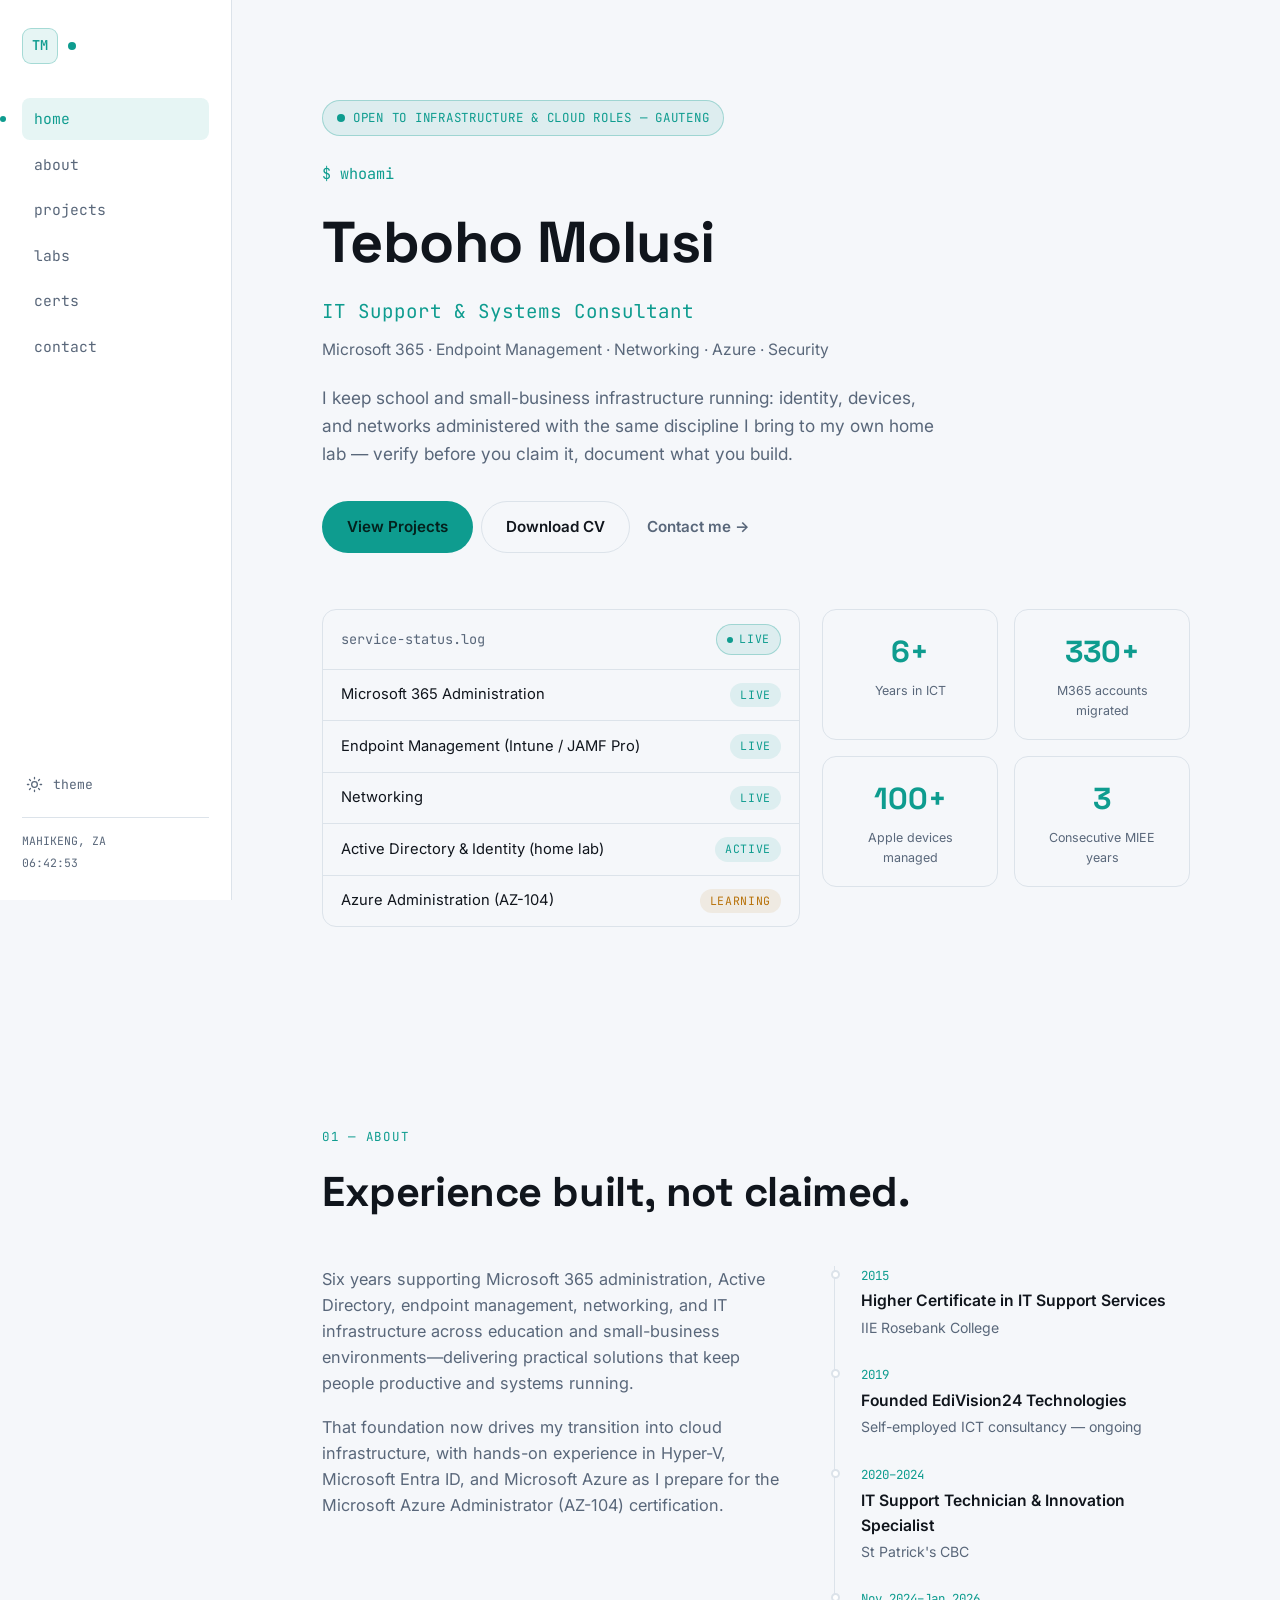
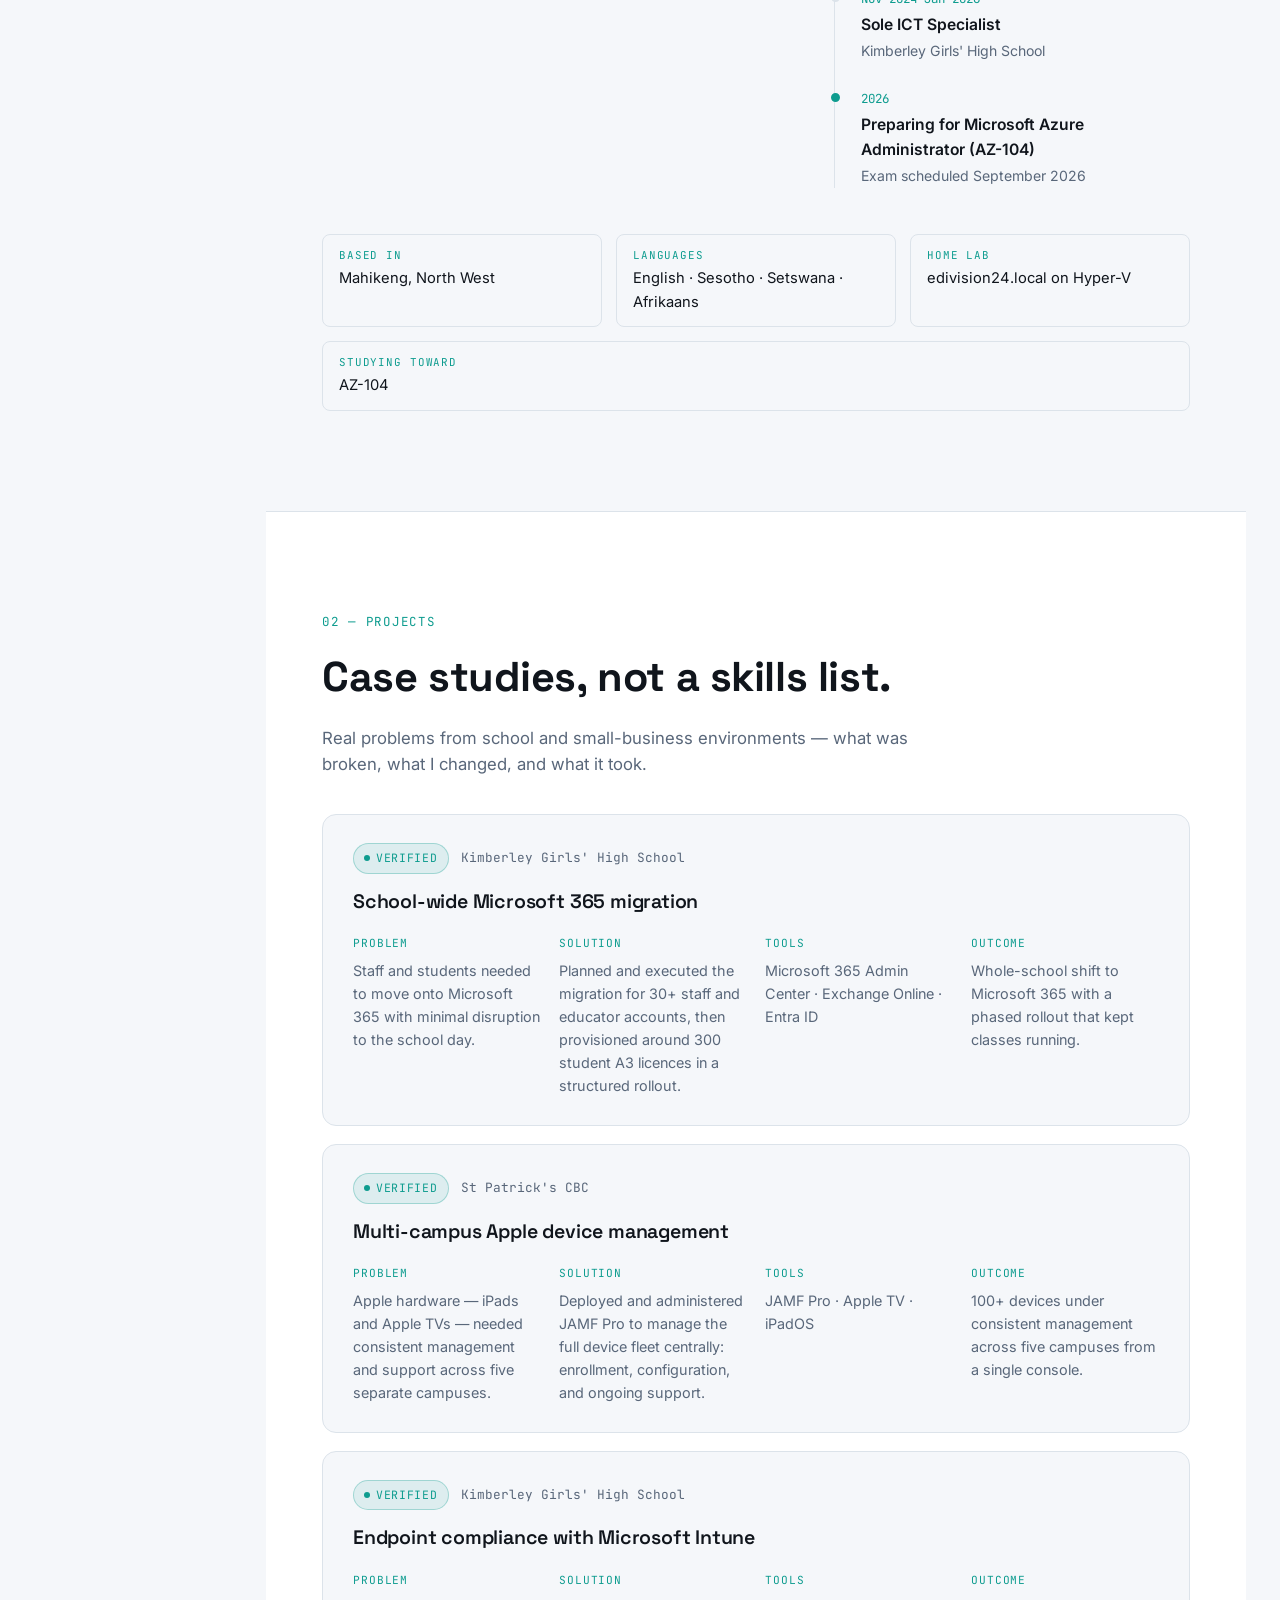
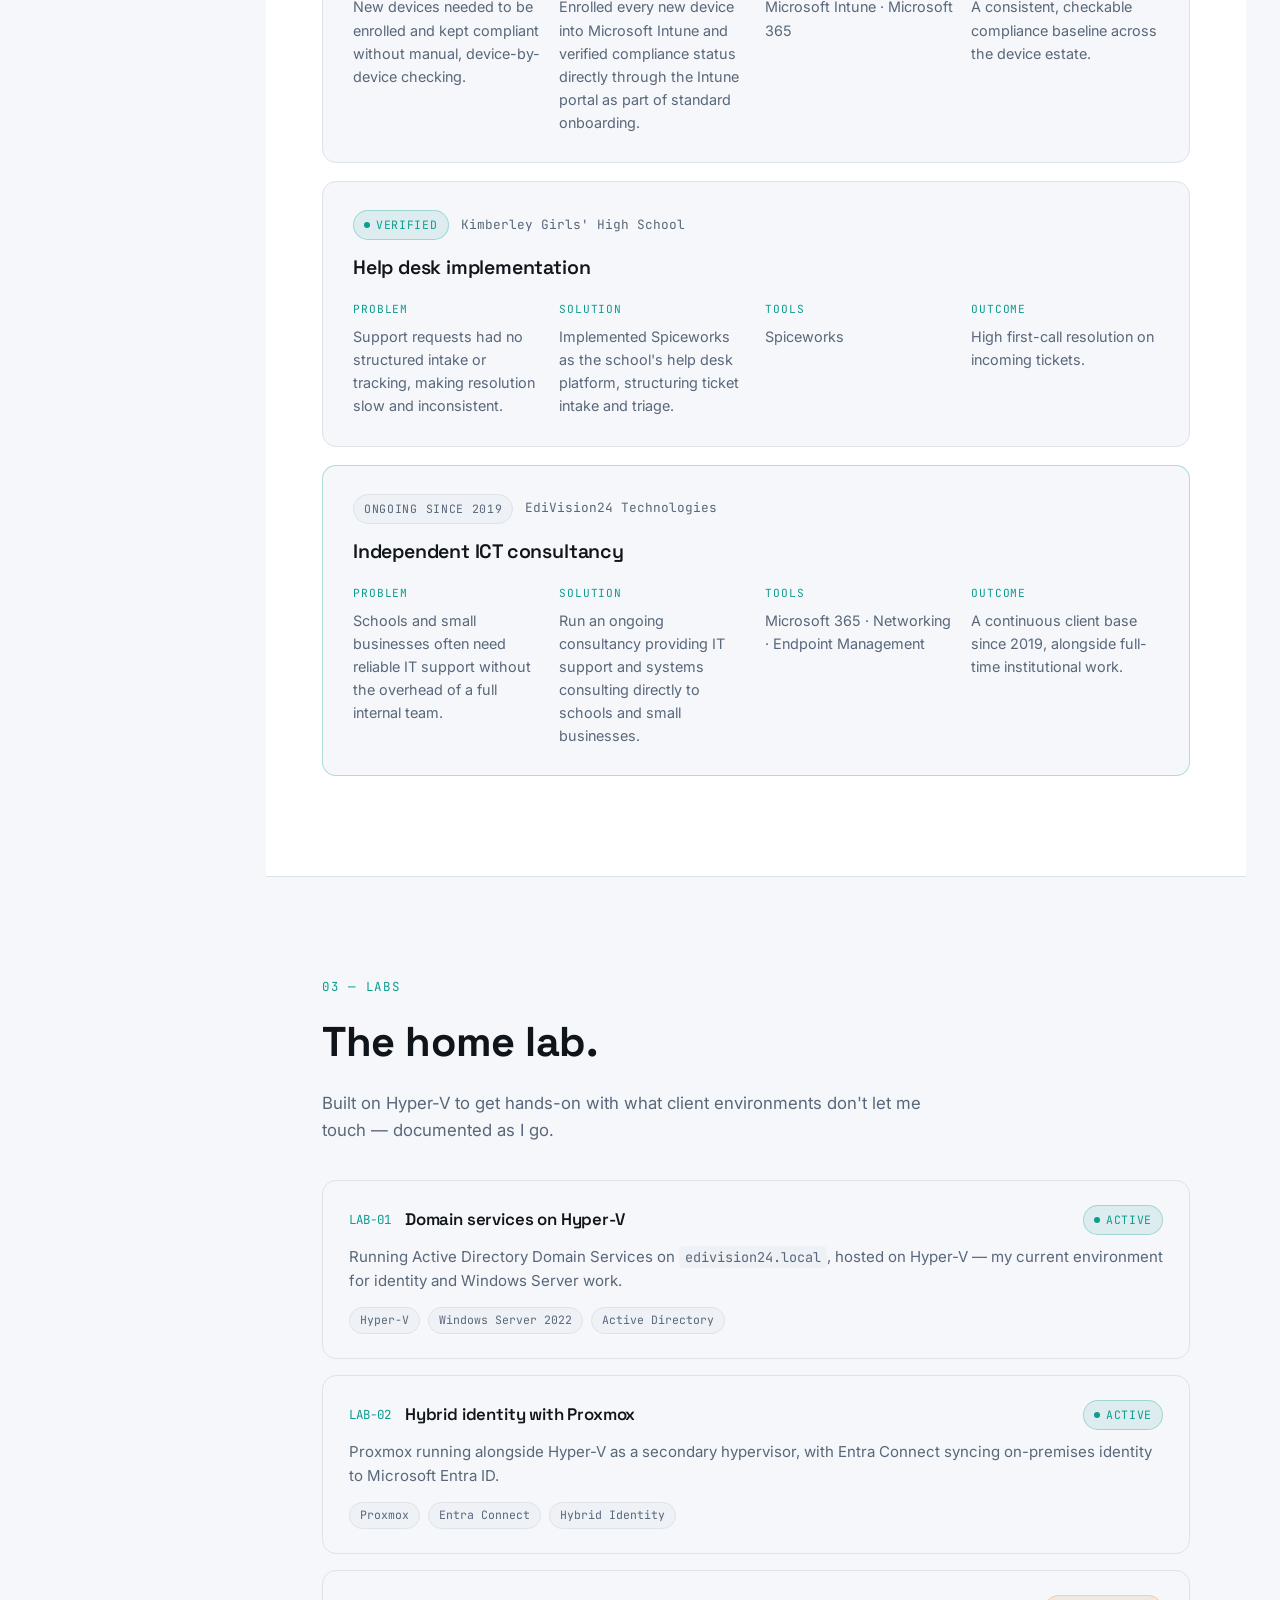
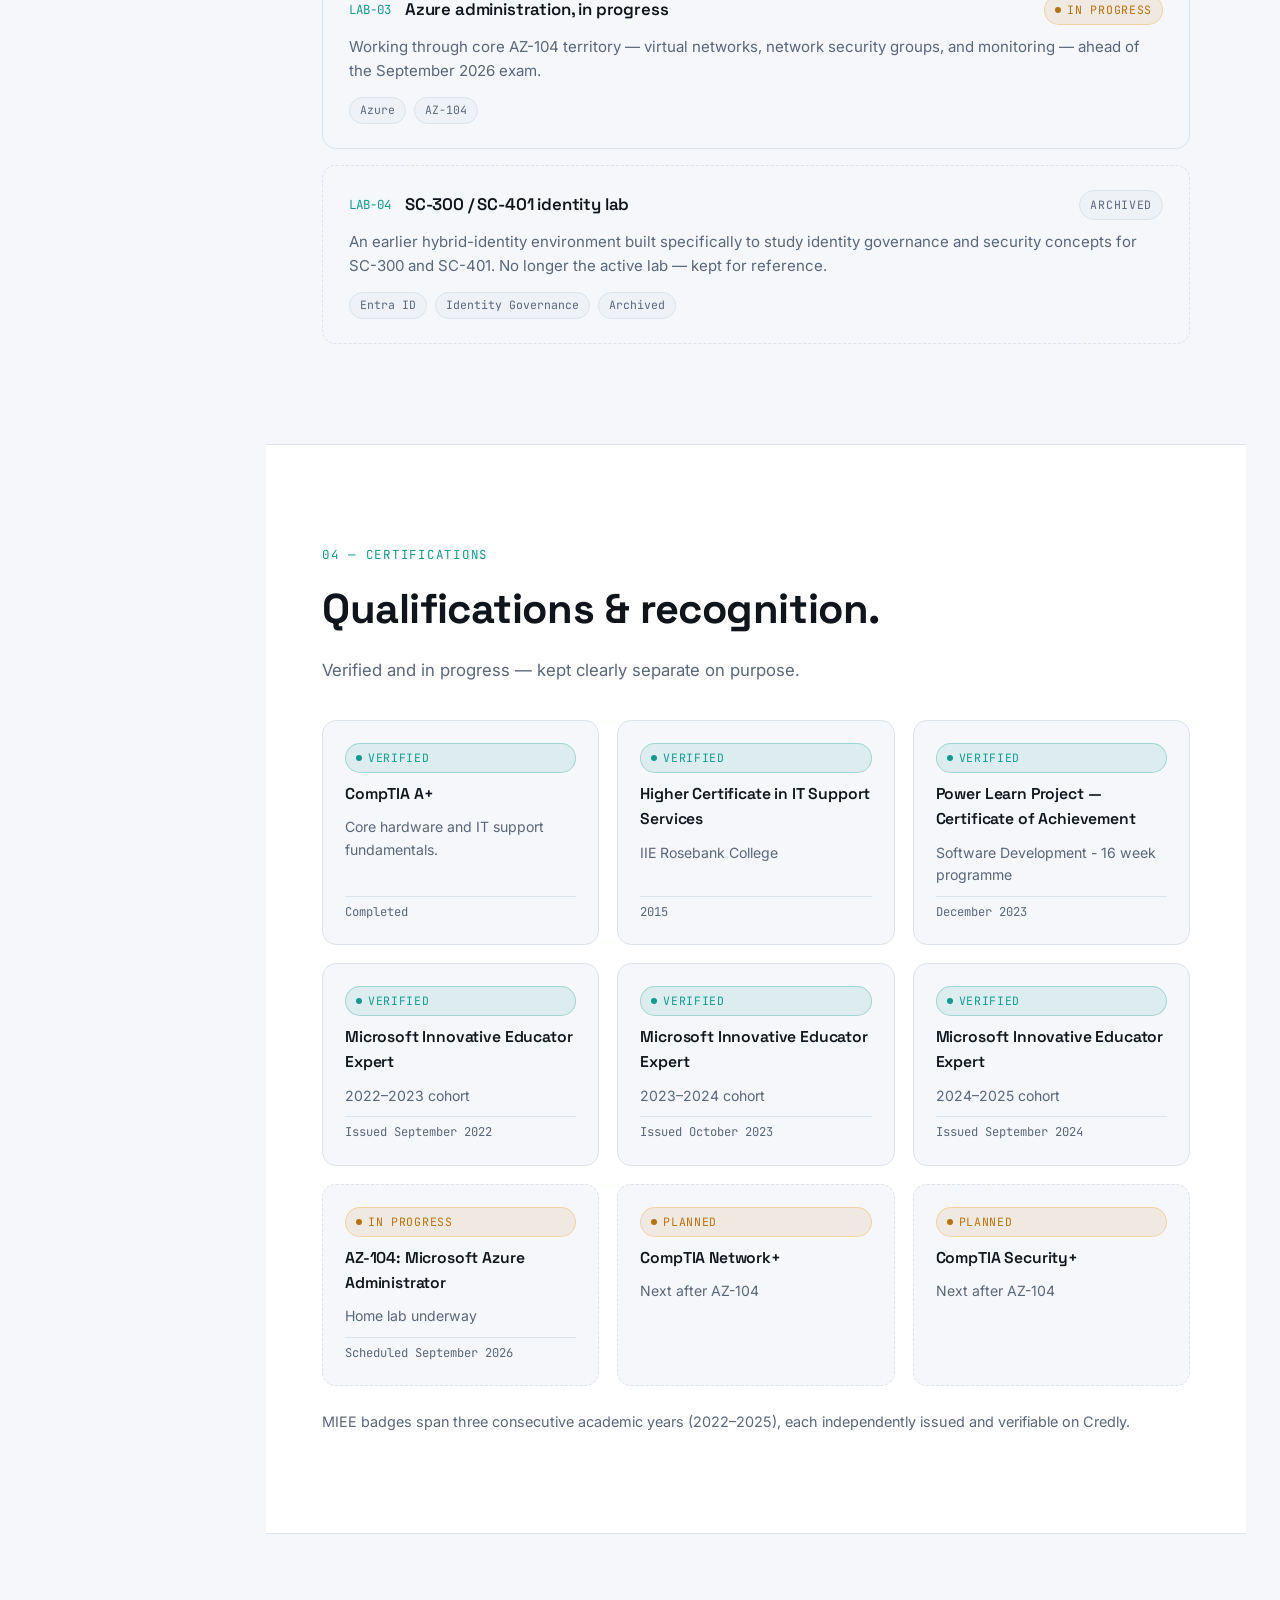
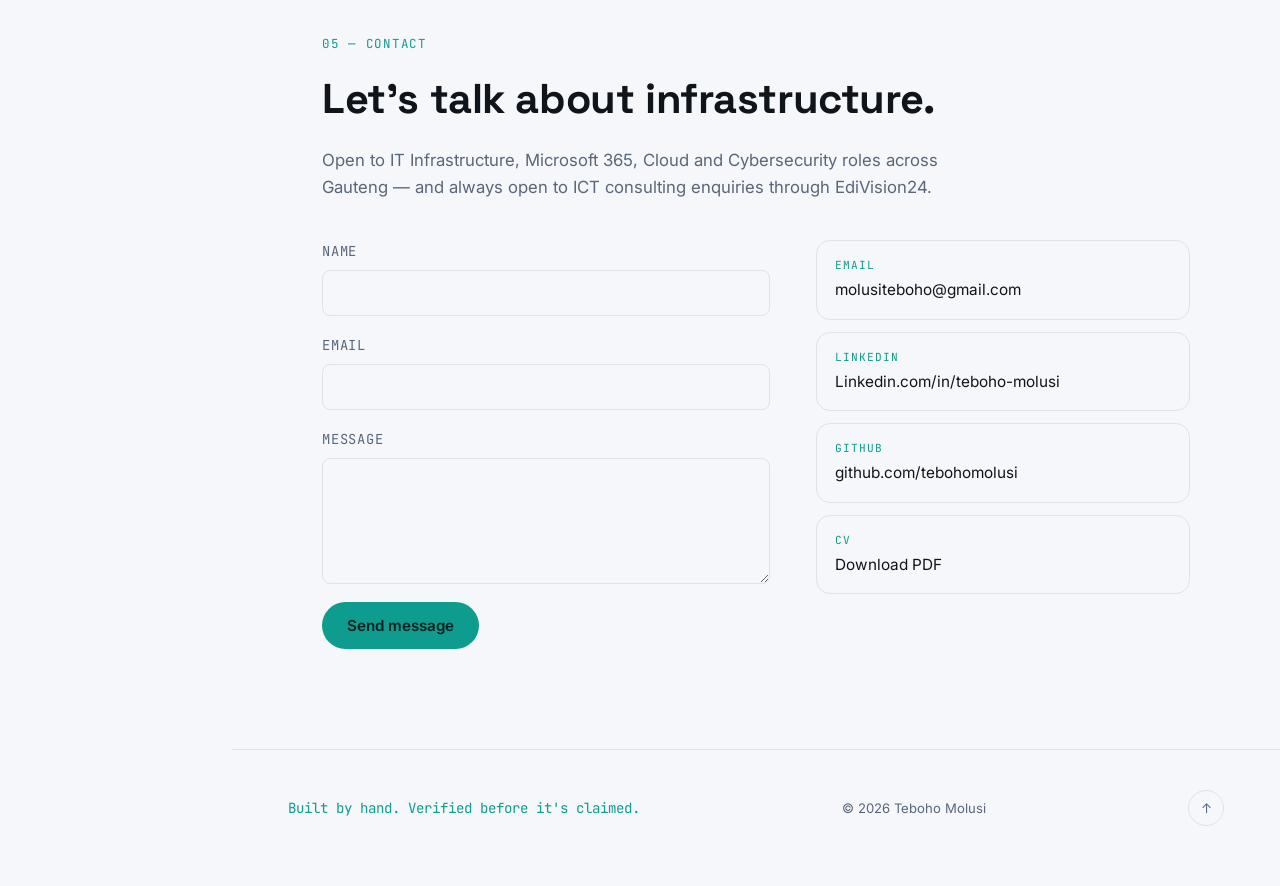
==== index.html @ bc0a7930 "Add files via upload" ====
<!DOCTYPE html>
<html lang="en" data-theme="dark">
<head>
<meta charset="UTF-8">
<meta name="viewport" content="width=device-width, initial-scale=1.0">
<title>Teboho Molusi — IT Support &amp; Systems Consultant</title>
<meta name="description" content="Teboho Molusi — IT Support & Systems Consultant specialising in Microsoft 365, endpoint management, and networking, building toward Azure administration (AZ-104).">
<meta property="og:title" content="Teboho Molusi — IT Support & Systems Consultant">
<meta property="og:description" content="Evidence-based infrastructure work: Microsoft 365, endpoint management, networking, and a home lab built toward AZ-104.">
<meta property="og:type" content="website">

<link rel="preconnect" href="https://fonts.googleapis.com">
<link rel="preconnect" href="https://fonts.gstatic.com" crossorigin>
<link href="https://fonts.googleapis.com/css2?family=Space+Grotesk:wght@500;600;700&family=Inter:wght@400;500;600;700&family=JetBrains+Mono:wght@400;500;600&display=swap" rel="stylesheet">
<link rel="stylesheet" href="style.css">
</head>
<body>

<a class="skip-link" href="#main">Skip to content</a>

<!-- ============ SIDEBAR ============ -->
<header class="sidebar" id="sidebar">
  <div class="sidebar__top">
    <div class="sidebar__brand">
      <span class="brand-mark">TM</span>
      <span class="status-dot status-dot--live" title="Open to opportunities"></span>
    </div>
    <nav class="sidebar__nav" id="sidebarNav" aria-label="Primary">
      <a href="#home">home</a>
      <a href="#about">about</a>
      <a href="#projects">projects</a>
      <a href="#labs">labs</a>
      <a href="#certifications">certs</a>
      <a href="#contact">contact</a>
    </nav>
  </div>

  <div class="sidebar__bottom">
    <button class="theme-toggle" id="themeToggle" type="button" aria-label="Switch to light theme" aria-pressed="false">
      <svg class="icon icon--sun" viewBox="0 0 24 24" aria-hidden="true"><circle cx="12" cy="12" r="4"></circle><path d="M12 2v2M12 20v2M4.9 4.9l1.4 1.4M17.7 17.7l1.4 1.4M2 12h2M20 12h2M4.9 19.1l1.4-1.4M17.7 6.3l1.4-1.4"></path></svg>
      <svg class="icon icon--moon" viewBox="0 0 24 24" aria-hidden="true"><path d="M21 12.8A9 9 0 1 1 11.2 3 7 7 0 0 0 21 12.8z"></path></svg>
      <span class="theme-toggle__label">theme</span>
    </button>
    <div class="sidebar__meta">
      <span id="clockLocation">MAHIKENG, ZA</span>
      <span id="clockTime">00:00:00</span>
    </div>
  </div>

  <button class="sidebar__burger" id="sidebarBurger" type="button" aria-label="Open menu" aria-expanded="false">
    <span></span><span></span><span></span>
  </button>
</header>

<main id="main">

  <!-- ============ HOME ============ -->
  <section class="home" id="home">
    <span class="badge-live"><span class="status-dot status-dot--live"></span>Open to Infrastructure &amp; Cloud roles — Gauteng</span>

    <p class="prompt">$ whoami</p>
    <h1 class="home__name">Teboho Molusi</h1>
    <p class="home__role">IT Support &amp; Systems Consultant</p>
    <p class="home__stack">Microsoft 365 · Endpoint Management · Networking · Azure · Security</p>
    <p class="home__lede">I keep school and small-business infrastructure running: identity, devices, and networks administered with the same discipline I bring to my own home lab — verify before you claim it, document what you build.</p>

    <div class="home__actions">
      <a href="#projects" class="btn btn--primary">View Projects</a>
      <a href="assets/Teboho-Molusi-CV.pdf" class="btn btn--ghost">Download CV</a>
      <a href="#contact" class="btn btn--text">Contact me →</a>
    </div>

    <div class="home__panels">
      <div class="status-widget">
        <div class="status-widget__head">
          <span>service-status.log</span>
          <span class="tag tag--verified">live</span>
        </div>
        <ul class="status-widget__list">
          <li><span>Microsoft 365 Administration</span><span class="status-pill status-pill--live">live</span></li>
          <li><span>Endpoint Management (Intune / JAMF Pro)</span><span class="status-pill status-pill--live">live</span></li>
          <li><span>Networking</span><span class="status-pill status-pill--live">live</span></li>
          <li><span>Active Directory &amp; Identity (home lab)</span><span class="status-pill status-pill--live">active</span></li>
          <li><span>Azure Administration (AZ-104)</span><span class="status-pill status-pill--learning">learning</span></li>
        </ul>
      </div>

      <div class="stat-grid">
        <div class="stat">
          <span class="stat__value" data-count="6" data-suffix="+">0</span>
          <span class="stat__label">Years in ICT</span>
        </div>
        <div class="stat">
          <span class="stat__value" data-count="330" data-suffix="+">0</span>
          <span class="stat__label">M365 accounts migrated</span>
        </div>
        <div class="stat">
          <span class="stat__value" data-count="100" data-suffix="+">0</span>
          <span class="stat__label">Apple devices managed</span>
        </div>
        <div class="stat">
          <span class="stat__value" data-count="3">0</span>
          <span class="stat__label">Consecutive MIEE years</span>
        </div>
      </div>
    </div>
  </section>

  <!-- ============ ABOUT ============ -->
  <section class="section" id="about">
    <p class="eyebrow">01 — about</p>
    <h2>Experience built, not claimed.</h2>

    <div class="about__grid">
      <div class="about__copy">
        <p>Six years supporting Microsoft 365 administration, Active Directory, endpoint management, networking, and IT infrastructure across education and small-business environments—delivering practical solutions that keep people productive and systems running.</p>
        <p>That foundation now drives my transition into cloud infrastructure, with hands-on experience in Hyper-V, Microsoft Entra ID, and Microsoft Azure as I prepare for the Microsoft Azure Administrator (AZ-104) certification.</p>
      </div>

      <ol class="timeline">
        <li>
          <span class="timeline__date">2015</span>
          <span class="timeline__title">Higher Certificate in IT Support Services</span>
          <span class="timeline__meta">IIE Rosebank College</span>
        </li>
        <li>
          <span class="timeline__date">2019</span>
          <span class="timeline__title">Founded EdiVision24 Technologies</span>
          <span class="timeline__meta">Self-employed ICT consultancy — ongoing</span>
        </li>
        <li>
          <span class="timeline__date">2020–2024</span>
          <span class="timeline__title">IT Support Technician &amp; Innovation Specialist</span>
          <span class="timeline__meta">St Patrick's CBC</span>
        </li>
        <li>
          <span class="timeline__date">Nov 2024–Jan 2026</span>
          <span class="timeline__title">Sole ICT Specialist</span>
          <span class="timeline__meta">Kimberley Girls' High School</span>
        </li>
        <li class="timeline__now">
          <span class="timeline__date">2026</span>
          <span class="timeline__title">Preparing for Microsoft Azure Administrator (AZ-104)</span>
          <span class="timeline__meta">Exam scheduled September 2026</span>
        </li>
      </ol>
    </div>

    <div class="chip-row">
      <div class="chip"><span class="chip__label">Based in</span><span class="chip__value">Mahikeng, North West</span></div>
      <div class="chip"><span class="chip__label">Languages</span><span class="chip__value">English · Sesotho · Setswana · Afrikaans</span></div>
      <div class="chip"><span class="chip__label">Home lab</span><span class="chip__value">edivision24.local on Hyper-V</span></div>
      <div class="chip"><span class="chip__label">Studying toward</span><span class="chip__value">AZ-104</span></div>
    </div>
  </section>

  <!-- ============ PROJECTS ============ -->
  <section class="section section--alt" id="projects">
    <p class="eyebrow">02 — projects</p>
    <h2>Case studies, not a skills list.</h2>
    <p class="section__intro">Real problems from school and small-business environments — what was broken, what I changed, and what it took.</p>

    <div class="project-list">

      <article class="project-card">
        <div class="project-card__tag"><span class="tag tag--verified">Verified</span><span class="project-card__org">Kimberley Girls' High School</span></div>
        <h3>School-wide Microsoft 365 migration</h3>
        <div class="project-card__grid">
          <div><span class="project-label">Problem</span><p>Staff and students needed to move onto Microsoft 365 with minimal disruption to the school day.</p></div>
          <div><span class="project-label">Solution</span><p>Planned and executed the migration for 30+ staff and educator accounts, then provisioned around 300 student A3 licences in a structured rollout.</p></div>
          <div><span class="project-label">Tools</span><p>Microsoft 365 Admin Center · Exchange Online · Entra ID</p></div>
          <div><span class="project-label">Outcome</span><p>Whole-school shift to Microsoft 365 with a phased rollout that kept classes running.</p></div>
        </div>
      </article>

      <article class="project-card">
        <div class="project-card__tag"><span class="tag tag--verified">Verified</span><span class="project-card__org">St Patrick's CBC</span></div>
        <h3>Multi-campus Apple device management</h3>
        <div class="project-card__grid">
          <div><span class="project-label">Problem</span><p>Apple hardware — iPads and Apple TVs — needed consistent management and support across five separate campuses.</p></div>
          <div><span class="project-label">Solution</span><p>Deployed and administered JAMF Pro to manage the full device fleet centrally: enrollment, configuration, and ongoing support.</p></div>
          <div><span class="project-label">Tools</span><p>JAMF Pro · Apple TV · iPadOS</p></div>
          <div><span class="project-label">Outcome</span><p>100+ devices under consistent management across five campuses from a single console.</p></div>
        </div>
      </article>

      <article class="project-card">
        <div class="project-card__tag"><span class="tag tag--verified">Verified</span><span class="project-card__org">Kimberley Girls' High School</span></div>
        <h3>Endpoint compliance with Microsoft Intune</h3>
        <div class="project-card__grid">
          <div><span class="project-label">Problem</span><p>New devices needed to be enrolled and kept compliant without manual, device-by-device checking.</p></div>
          <div><span class="project-label">Solution</span><p>Enrolled every new device into Microsoft Intune and verified compliance status directly through the Intune portal as part of standard onboarding.</p></div>
          <div><span class="project-label">Tools</span><p>Microsoft Intune · Microsoft 365</p></div>
          <div><span class="project-label">Outcome</span><p>A consistent, checkable compliance baseline across the device estate.</p></div>
        </div>
      </article>

      <article class="project-card">
        <div class="project-card__tag"><span class="tag tag--verified">Verified</span><span class="project-card__org">Kimberley Girls' High School</span></div>
        <h3>Help desk implementation</h3>
        <div class="project-card__grid">
          <div><span class="project-label">Problem</span><p>Support requests had no structured intake or tracking, making resolution slow and inconsistent.</p></div>
          <div><span class="project-label">Solution</span><p>Implemented Spiceworks as the school's help desk platform, structuring ticket intake and triage.</p></div>
          <div><span class="project-label">Tools</span><p>Spiceworks</p></div>
          <div><span class="project-label">Outcome</span><p>High first-call resolution on incoming tickets.</p></div>
        </div>
      </article>

      <article class="project-card project-card--ongoing">
        <div class="project-card__tag"><span class="tag tag--ongoing">Ongoing since 2019</span><span class="project-card__org">EdiVision24 Technologies</span></div>
        <h3>Independent ICT consultancy</h3>
        <div class="project-card__grid">
          <div><span class="project-label">Problem</span><p>Schools and small businesses often need reliable IT support without the overhead of a full internal team.</p></div>
          <div><span class="project-label">Solution</span><p>Run an ongoing consultancy providing IT support and systems consulting directly to schools and small businesses.</p></div>
          <div><span class="project-label">Tools</span><p>Microsoft 365 · Networking · Endpoint Management</p></div>
          <div><span class="project-label">Outcome</span><p>A continuous client base since 2019, alongside full-time institutional work.</p></div>
        </div>
      </article>

    </div>
  </section>

  <!-- ============ LABS ============ -->
  <section class="section" id="labs">
    <p class="eyebrow">03 — labs</p>
    <h2>The home lab.</h2>
    <p class="section__intro">Built on Hyper-V to get hands-on with what client environments don't let me touch — documented as I go.</p>

    <div class="lab-list">
      <article class="lab-card">
        <div class="lab-card__head">
          <span class="lab-card__id">LAB-01</span>
          <h3>Domain services on Hyper-V</h3>
          <span class="tag tag--verified">Active</span>
        </div>
        <p>Running Active Directory Domain Services on <code>edivision24.local</code>, hosted on Hyper-V — my current environment for identity and Windows Server work.</p>
        <div class="lab-card__tags"><span>Hyper-V</span><span>Windows Server 2022</span><span>Active Directory</span></div>
      </article>

      <article class="lab-card">
        <div class="lab-card__head">
          <span class="lab-card__id">LAB-02</span>
          <h3>Hybrid identity with Proxmox</h3>
          <span class="tag tag--verified">Active</span>
        </div>
        <p>Proxmox running alongside Hyper-V as a secondary hypervisor, with Entra Connect syncing on-premises identity to Microsoft Entra ID.</p>
        <div class="lab-card__tags"><span>Proxmox</span><span>Entra Connect</span><span>Hybrid Identity</span></div>
      </article>

      <article class="lab-card">
        <div class="lab-card__head">
          <span class="lab-card__id">LAB-03</span>
          <h3>Azure administration, in progress</h3>
          <span class="tag tag--progress">In progress</span>
        </div>
        <p>Working through core AZ-104 territory — virtual networks, network security groups, and monitoring — ahead of the September 2026 exam.</p>
        <div class="lab-card__tags"><span>Azure</span><span>AZ-104</span></div>
      </article>

      <article class="lab-card lab-card--archived">
        <div class="lab-card__head">
          <span class="lab-card__id">LAB-04</span>
          <h3>SC-300 / SC-401 identity lab</h3>
          <span class="tag tag--ongoing">Archived</span>
        </div>
        <p>An earlier hybrid-identity environment built specifically to study identity governance and security concepts for SC-300 and SC-401. No longer the active lab — kept for reference.</p>
        <div class="lab-card__tags"><span>Entra ID</span><span>Identity Governance</span><span>Archived</span></div>
      </article>
    </div>
  </section>

  <!-- ============ CERTIFICATIONS ============ -->
  <section class="section section--alt" id="certifications">
    <p class="eyebrow">04 — certifications</p>
    <h2>Qualifications &amp; recognition.</h2>
    <p class="section__intro">Verified and in progress — kept clearly separate on purpose.</p>

    <div class="cert-grid">
      <div class="cert-card">
        <span class="tag tag--verified">Verified</span>
        <h3>CompTIA A+</h3>
        <p>Core hardware and IT support fundamentals.</p>
        <span class="cert-card__date">Completed</span>
      </div>
      <div class="cert-card">
        <span class="tag tag--verified">Verified</span>
        <h3>Higher Certificate in IT Support Services</h3>
        <p>IIE Rosebank College</p>
        <span class="cert-card__date">2015</span>
      </div>
      <div class="cert-card">
        <span class="tag tag--verified">Verified</span>
        <h3>Power Learn Project — Certificate of Achievement</h3>
        <p>Software Development - 16 week programme</p>
        <span class="cert-card__date">December 2023</span>
      </div>
      <div class="cert-card">
        <span class="tag tag--verified">Verified</span>
        <h3>Microsoft Innovative Educator Expert</h3>
        <p>2022–2023 cohort</p>
        <span class="cert-card__date">Issued September 2022</span>
      </div>
      <div class="cert-card">
        <span class="tag tag--verified">Verified</span>
        <h3>Microsoft Innovative Educator Expert</h3>
        <p>2023–2024 cohort</p>
        <span class="cert-card__date">Issued October 2023</span>
      </div>
      <div class="cert-card">
        <span class="tag tag--verified">Verified</span>
        <h3>Microsoft Innovative Educator Expert</h3>
        <p>2024–2025 cohort</p>
        <span class="cert-card__date">Issued September 2024</span>
      </div>
      <div class="cert-card cert-card--progress">
        <span class="tag tag--progress">In progress</span>
        <h3>AZ-104: Microsoft Azure Administrator</h3>
        <p>Home lab underway</p>
        <span class="cert-card__date">Scheduled September 2026</span>
      </div>
      <div class="cert-card cert-card--progress">
        <span class="tag tag--progress">Planned</span>
        <h3>CompTIA Network+</h3>
        <p>Next after AZ-104</p>
      </div>
      <div class="cert-card cert-card--progress">
        <span class="tag tag--progress">Planned</span>
        <h3>CompTIA Security+</h3>
        <p>Next after AZ-104</p>
      </div>
    </div>
    <p class="cert-note">MIEE badges span three consecutive academic years (2022–2025), each independently issued and verifiable on Credly.</p>
  </section>

  <!-- ============ CONTACT ============ -->
  <section class="section section--contact" id="contact">
    <p class="eyebrow">05 — contact</p>
    <h2>Let's talk about infrastructure.</h2>
    <p class="section__intro">Open to IT Infrastructure, Microsoft 365, Cloud and Cybersecurity roles across Gauteng — and always open to ICT consulting enquiries through EdiVision24.</p>

    <div class="contact__grid">
      <form class="contact-form" id="contactForm">
        <label for="cf-name">Name
          <input type="text" id="cf-name" name="name" required>
        </label>
        <label for="cf-email">Email
          <input type="email" id="cf-email" name="email" required>
        </label>
        <label for="cf-message">Message
          <textarea id="cf-message" name="message" rows="5" required></textarea>
        </label>
        <button type="submit" class="btn btn--primary">Send message</button>
      </form>

      <div class="contact-links">
        <a class="contact-link" href="mailto:molusiteboho@gmail.com">
          <span class="contact-link__label">Email</span>
          <span class="contact-link__value">molusiteboho@gmail.com</span>
        </a>
        <a class="contact-link" href="https://www.linkedin.com/in/teboho-molusi/" target="_blank" rel="noopener">
          <span class="contact-link__label">LinkedIn</span>
          <span class="contact-link__value">Linkedin.com/in/teboho-molusi</span>
        </a>
        <a class="contact-link" href="https://github.com/tebohomolusi/" target="_blank" rel="noopener">
          <span class="contact-link__label">GitHub</span>
          <span class="contact-link__value">github.com/tebohomolusi</span>
        </a>
        <a class="contact-link" href="assets/Teboho-Molusi-CV.pdf">
          <span class="contact-link__label">CV</span>
          <span class="contact-link__value">Download PDF</span>
        </a>
      </div>
    </div>
  </section>

  <footer class="footer">
    <span class="footer__slogan">Built by hand. Verified before it's claimed.</span>
    <span class="footer__copy">© <span id="year"></span> Teboho Molusi</span>
    <button class="back-to-top" id="backToTop" type="button" aria-label="Back to top">↑</button>
  </footer>

</main>

<script src="script.js"></script>
</body>
</html>
---- style.css ----
/* =========================================================
   TEBOHO MOLUSI — PORTFOLIO (v2: sidebar / terminal hybrid)
   Structural signature: persistent sidebar + status-tag system
   (Verified / In progress / Archived) carried through every section.
   ========================================================= */

:root{
  --bg: #0A0E14;
  --panel: #111823;
  --panel-2: #17202C;
  --border: #223040;
  --text: #E7ECF2;
  --text-muted: #8A97A8;
  --accent: #43D9C8;
  --accent-dim: rgba(67,217,200,0.16);
  --accent-line: rgba(67,217,200,0.35);
  --amber: #F5A623;
  --amber-dim: rgba(245,166,35,0.14);

  --font-display: 'Space Grotesk', 'Inter', sans-serif;
  --font-body: 'Inter', -apple-system, sans-serif;
  --font-mono: 'JetBrains Mono', 'SFMono-Regular', monospace;

  --radius: 14px;
  --radius-sm: 8px;
  --sidebar-w: 232px;
  --topbar-h: 64px;
}

html[data-theme="light"]{
  --bg: #F5F7FA;
  --panel: #FFFFFF;
  --panel-2: #EEF2F6;
  --border: #DCE3EA;
  --text: #10151C;
  --text-muted: #59677A;
  --accent: #0E9C8F;
  --accent-dim: rgba(14,156,143,0.10);
  --accent-line: rgba(14,156,143,0.30);
  --amber: #B8720A;
  --amber-dim: rgba(184,114,10,0.10);
}

*, *::before, *::after{ box-sizing: border-box; }
html{ scroll-behavior: smooth; }
body{
  margin: 0; background: var(--bg); color: var(--text);
  font-family: var(--font-body); font-size: 16px; line-height: 1.6;
  -webkit-font-smoothing: antialiased; transition: background .3s ease, color .3s ease;
}
img{ max-width: 100%; display: block; }
a{ color: inherit; text-decoration: none; }
h1,h2,h3{ font-family: var(--font-display); margin: 0; letter-spacing: -0.01em; }
p{ margin: 0; }
ul,ol{ margin: 0; padding: 0; list-style: none; }
button{ font-family: inherit; cursor: pointer; background: none; border: none; color: inherit; }
code{ font-family: var(--font-mono); background: var(--panel-2); padding: 2px 6px; border-radius: 4px; font-size: 0.9em; }

.skip-link{ position: absolute; left: -999px; top: 0; z-index: 999; background: var(--accent); color: #04211d; padding: 12px 18px; border-radius: var(--radius-sm); }
.skip-link:focus{ left: 16px; top: 16px; }
:focus-visible{ outline: 2px solid var(--accent); outline-offset: 3px; border-radius: 4px; }

/* ---------- Tags & status ---------- */
.tag{
  font-family: var(--font-mono); font-size: 0.72rem; letter-spacing: 0.06em; text-transform: uppercase;
  padding: 5px 10px; border-radius: 999px; display: inline-flex; align-items: center; gap: 6px; border: 1px solid transparent;
}
.tag--verified{ color: var(--accent); background: var(--accent-dim); border-color: var(--accent-line); }
.tag--verified::before{ content: ''; width: 6px; height: 6px; border-radius: 50%; background: var(--accent); }
.tag--progress{ color: var(--amber); background: var(--amber-dim); border-color: rgba(245,166,35,0.35); }
.tag--progress::before{ content: ''; width: 6px; height: 6px; border-radius: 50%; background: var(--amber); }
.tag--ongoing{ color: var(--text-muted); background: var(--panel-2); border-color: var(--border); }

.status-dot{ width: 8px; height: 8px; border-radius: 50%; background: var(--accent); display: inline-block; flex-shrink: 0; }
.status-dot--live{ box-shadow: 0 0 0 0 var(--accent-line); animation: pulseDot 2s infinite; }
@keyframes pulseDot{ 0%{ box-shadow: 0 0 0 0 var(--accent-line); } 70%{ box-shadow: 0 0 0 8px rgba(67,217,200,0); } 100%{ box-shadow: 0 0 0 0 rgba(67,217,200,0); } }

.badge-live{
  display: inline-flex; align-items: center; gap: 8px; font-family: var(--font-mono); font-size: 0.78rem;
  letter-spacing: 0.06em; text-transform: uppercase; color: var(--accent); background: var(--accent-dim);
  border: 1px solid var(--accent-line); padding: 7px 14px; border-radius: 999px; margin-bottom: 26px;
}

/* ---------- Buttons ---------- */
.btn{ display: inline-flex; align-items: center; justify-content: center; padding: 13px 24px; border-radius: 999px; font-weight: 600; font-size: 0.95rem; border: 1px solid transparent; transition: all .2s ease; white-space: nowrap; }
.btn--primary{ background: var(--accent); color: #04211d; }
.btn--primary:hover{ transform: translateY(-2px); box-shadow: 0 10px 24px var(--accent-dim); }
.btn--ghost{ border-color: var(--border); color: var(--text); background: transparent; }
.btn--ghost:hover{ border-color: var(--accent); color: var(--accent); }
.btn--text{ padding: 13px 8px; color: var(--text-muted); }
.btn--text:hover{ color: var(--accent); }

/* ---------- Sidebar ---------- */
.sidebar{
  position: fixed; top: 0; left: 0; bottom: 0; width: var(--sidebar-w);
  background: var(--panel); border-right: 1px solid var(--border);
  display: flex; flex-direction: column; justify-content: space-between;
  padding: 28px 22px; z-index: 100;
}
.sidebar__brand{ display: flex; align-items: center; gap: 10px; margin-bottom: 34px; }
.brand-mark{
  width: 36px; height: 36px; border-radius: 9px; background: var(--accent-dim); color: var(--accent);
  display: flex; align-items: center; justify-content: center; font-family: var(--font-mono); font-weight: 600;
  font-size: 0.85rem; border: 1px solid var(--accent-line);
}
.sidebar__nav{ display: flex; flex-direction: column; gap: 4px; }
.sidebar__nav a{
  font-family: var(--font-mono); font-size: 0.92rem; color: var(--text-muted); padding: 9px 12px; border-radius: 8px;
  transition: color .2s ease, background .2s ease; position: relative;
}
.sidebar__nav a:hover{ color: var(--text); }
.sidebar__nav a.active{ color: var(--accent); background: var(--accent-dim); }
.sidebar__nav a.active::before{ content: ''; position: absolute; left: -22px; top: 50%; transform: translateY(-50%); width: 6px; height: 6px; border-radius: 50%; background: var(--accent); }

.sidebar__bottom{ display: flex; flex-direction: column; gap: 16px; }
.theme-toggle{ display: flex; align-items: center; gap: 10px; padding: 8px 4px; color: var(--text-muted); }
.theme-toggle:hover{ color: var(--text); }
.theme-toggle .icon{ width: 17px; height: 17px; fill: none; stroke: currentColor; stroke-width: 1.8; stroke-linecap: round; position: relative; }
.theme-toggle .icon--sun{ display: none; }
html[data-theme="light"] .theme-toggle .icon--sun{ display: block; }
html[data-theme="light"] .theme-toggle .icon--moon{ display: none; }
.theme-toggle__label{ font-family: var(--font-mono); font-size: 0.82rem; }

.sidebar__meta{ font-family: var(--font-mono); font-size: 0.72rem; color: var(--text-muted); display: flex; flex-direction: column; gap: 3px; border-top: 1px solid var(--border); padding-top: 14px; }

.sidebar__burger{ display: none; position: absolute; top: 22px; right: 20px; width: 30px; height: 30px; flex-direction: column; justify-content: center; gap: 5px; }
.sidebar__burger span{ height: 2px; width: 100%; background: var(--text); border-radius: 2px; }

/* ---------- Main layout ---------- */
main{ margin-left: var(--sidebar-w); }
.home, .section{ padding: 100px 56px; max-width: 980px; margin: 0 auto; }
.section--alt{ background: var(--panel); border-top: 1px solid var(--border); border-bottom: 1px solid var(--border); }

.eyebrow{ font-family: var(--font-mono); font-size: 0.78rem; letter-spacing: 0.14em; text-transform: uppercase; color: var(--accent); margin: 0 0 12px 0; }
.section h2, .home__name{ font-size: clamp(1.9rem, 3.4vw, 2.6rem); font-weight: 700; }
.section__intro{ margin-top: 14px; color: var(--text-muted); font-size: 1.05rem; max-width: 620px; }

/* ---------- Home ---------- */
.prompt{ font-family: var(--font-mono); font-size: 0.95rem; color: var(--accent); margin-bottom: 10px; }
.home__name{ margin-bottom: 8px; font-size: clamp(2.4rem, 5vw, 3.6rem); }
.home__role{ font-family: var(--font-mono); font-size: clamp(1rem, 1.6vw, 1.2rem); color: var(--accent); margin-bottom: 10px; }
.home__stack{ color: var(--text-muted); font-size: 0.98rem; margin-bottom: 22px; }
.home__lede{ color: var(--text-muted); font-size: 1.08rem; max-width: 620px; margin-bottom: 34px; }
.home__actions{ display: flex; align-items: center; gap: 8px; flex-wrap: wrap; margin-bottom: 56px; }

.home__panels{ display: grid; grid-template-columns: 1.3fr 1fr; gap: 22px; align-items: start; }
.status-widget{ background: var(--bg); border: 1px solid var(--border); border-radius: var(--radius); overflow: hidden; }
.status-widget__head{ display: flex; align-items: center; justify-content: space-between; padding: 14px 18px; border-bottom: 1px solid var(--border); font-family: var(--font-mono); font-size: 0.85rem; color: var(--text-muted); }
.status-widget__list li{ display: flex; align-items: center; justify-content: space-between; padding: 13px 18px; font-size: 0.92rem; border-bottom: 1px solid var(--border); }
.status-widget__list li:last-child{ border-bottom: none; }
.status-pill{ font-family: var(--font-mono); font-size: 0.72rem; text-transform: uppercase; letter-spacing: 0.06em; padding: 3px 10px; border-radius: 999px; }
.status-pill--live{ color: var(--accent); background: var(--accent-dim); }
.status-pill--learning{ color: var(--amber); background: var(--amber-dim); }

.stat-grid{ display: grid; grid-template-columns: repeat(2, 1fr); gap: 16px; }
.stat{ background: var(--bg); border: 1px solid var(--border); border-radius: var(--radius); padding: 18px; text-align: center; }
.stat__value{ display: block; font-family: var(--font-display); font-size: clamp(1.5rem, 2.4vw, 1.9rem); font-weight: 700; color: var(--accent); }
.stat__label{ display: block; font-size: 0.78rem; color: var(--text-muted); margin-top: 4px; }

/* ---------- About ---------- */
.about__grid{ display: grid; grid-template-columns: 1.3fr 1fr; gap: 50px; align-items: start; margin-top: 40px; }
.about__copy p{ margin-bottom: 18px; color: var(--text-muted); font-size: 1.02rem; }
.about__copy p:last-child{ margin-bottom: 0; }
.about__copy strong{ color: var(--text); }

.timeline{ position: relative; padding-left: 26px; border-left: 1px solid var(--border); display: flex; flex-direction: column; gap: 26px; }
.timeline li{ position: relative; display: flex; flex-direction: column; gap: 3px; }
.timeline li::before{ content: ''; position: absolute; left: -30.5px; top: 4px; width: 9px; height: 9px; border-radius: 50%; background: var(--panel); border: 2px solid var(--border); }
.timeline li.timeline__now::before{ background: var(--accent); border-color: var(--accent); }
.timeline__date{ font-family: var(--font-mono); font-size: 0.78rem; color: var(--accent); }
.timeline__title{ font-size: 0.98rem; font-weight: 600; }
.timeline__meta{ font-size: 0.88rem; color: var(--text-muted); }

.chip-row{ display: flex; flex-wrap: wrap; gap: 14px; margin-top: 46px; }
.chip{ background: var(--bg); border: 1px solid var(--border); border-radius: var(--radius-sm); padding: 12px 16px; display: flex; flex-direction: column; gap: 3px; flex: 1 1 210px; }
.chip__label{ font-family: var(--font-mono); font-size: 0.68rem; text-transform: uppercase; letter-spacing: 0.08em; color: var(--accent); }
.chip__value{ font-size: 0.92rem; }

/* ---------- Projects ---------- */
.project-list{ display: flex; flex-direction: column; gap: 18px; margin-top: 36px; }
.project-card{ background: var(--bg); border: 1px solid var(--border); border-radius: var(--radius); padding: 28px 30px; }
.section--alt .project-card{ background: var(--bg); }
.project-card--ongoing{ border-color: var(--accent-line); }
.project-card__tag{ display: flex; align-items: center; gap: 12px; margin-bottom: 12px; }
.project-card__org{ font-family: var(--font-mono); font-size: 0.8rem; color: var(--text-muted); }
.project-card h3{ font-size: 1.22rem; font-weight: 600; margin-bottom: 18px; }
.project-card__grid{ display: grid; grid-template-columns: repeat(4, 1fr); gap: 18px; }
.project-label{ font-family: var(--font-mono); font-size: 0.7rem; text-transform: uppercase; letter-spacing: 0.08em; color: var(--accent); display: block; margin-bottom: 6px; }
.project-card__grid p{ font-size: 0.9rem; color: var(--text-muted); }

/* ---------- Labs ---------- */
.lab-list{ display: flex; flex-direction: column; gap: 16px; margin-top: 36px; }
.lab-card{ background: var(--bg); border: 1px solid var(--border); border-radius: var(--radius); padding: 24px 26px; }
.lab-card--archived{ opacity: 0.72; border-style: dashed; }
.lab-card__head{ display: flex; align-items: center; gap: 14px; margin-bottom: 10px; }
.lab-card__id{ font-family: var(--font-mono); font-size: 0.78rem; color: var(--accent); }
.lab-card__head h3{ font-size: 1.05rem; font-weight: 600; flex-grow: 1; }
.lab-card p{ color: var(--text-muted); font-size: 0.94rem; margin-bottom: 14px; }
.lab-card__tags{ display: flex; gap: 8px; flex-wrap: wrap; }
.lab-card__tags span{ font-family: var(--font-mono); font-size: 0.72rem; color: var(--text-muted); background: var(--panel-2); border: 1px solid var(--border); padding: 3px 10px; border-radius: 999px; }

/* ---------- Certifications ---------- */
.cert-grid{ display: grid; grid-template-columns: repeat(3, 1fr); gap: 18px; margin: 36px 0 24px; }
.cert-card{ background: var(--bg); border: 1px solid var(--border); border-radius: var(--radius); padding: 22px; display: flex; flex-direction: column; gap: 9px; }
.section--alt .cert-card{ background: var(--bg); }
.cert-card--progress{ border-style: dashed; }
.cert-card h3{ font-size: 0.98rem; font-weight: 600; }
.cert-card p{ color: var(--text-muted); font-size: 0.88rem; }
.cert-card__date{ font-family: var(--font-mono); font-size: 0.76rem; color: var(--text-muted); margin-top: auto; padding-top: 6px; border-top: 1px solid var(--border); }
.cert-note{ font-size: 0.9rem; color: var(--text-muted); }

/* ---------- Contact ---------- */
.contact__grid{ display: grid; grid-template-columns: 1.2fr 1fr; gap: 46px; margin-top: 40px; }
.contact-form{ display: flex; flex-direction: column; gap: 18px; }
.contact-form label{ display: flex; flex-direction: column; gap: 8px; font-size: 0.86rem; color: var(--text-muted); font-family: var(--font-mono); text-transform: uppercase; letter-spacing: 0.06em; }
.contact-form input, .contact-form textarea{ font-family: var(--font-body); font-size: 1rem; color: var(--text); background: var(--bg); border: 1px solid var(--border); border-radius: var(--radius-sm); padding: 12px 14px; resize: vertical; }
.contact-form input:focus, .contact-form textarea:focus{ border-color: var(--accent); }
.contact-form__note{ font-size: 0.8rem; color: var(--text-muted); font-family: var(--font-body); text-transform: none; letter-spacing: normal; }
.contact-form button{ align-self: flex-start; }

.contact-links{ display: flex; flex-direction: column; gap: 12px; }
.contact-link{ display: flex; flex-direction: column; gap: 3px; padding: 16px 18px; background: var(--bg); border: 1px solid var(--border); border-radius: var(--radius); transition: border-color .2s ease; }
.contact-link:hover{ border-color: var(--accent-line); }
.contact-link__label{ font-family: var(--font-mono); font-size: 0.7rem; text-transform: uppercase; letter-spacing: 0.08em; color: var(--accent); }
.contact-link__value{ font-size: 0.96rem; }

/* ---------- Footer ---------- */
.footer{ padding: 40px 56px 60px; display: flex; align-items: center; justify-content: space-between; flex-wrap: wrap; gap: 14px; border-top: 1px solid var(--border); }
.footer__slogan{ font-family: var(--font-mono); font-size: 0.88rem; color: var(--accent); }
.footer__copy{ font-size: 0.82rem; color: var(--text-muted); }
.back-to-top{ width: 36px; height: 36px; border-radius: 50%; border: 1px solid var(--border); color: var(--text-muted); }
.back-to-top:hover{ color: var(--accent); border-color: var(--accent-line); }

/* ---------- Scroll reveal ---------- */
[data-reveal]{ opacity: 0; transform: translateY(16px); transition: opacity .5s ease, transform .5s ease; }
[data-reveal].is-visible{ opacity: 1; transform: translateY(0); }

/* ---------- Responsive ---------- */
@media (max-width: 1080px){
  .home__panels{ grid-template-columns: 1fr; }
  .stat-grid{ grid-template-columns: repeat(4, 1fr); }
  .about__grid{ grid-template-columns: 1fr; }
  .project-card__grid{ grid-template-columns: repeat(2, 1fr); }
  .cert-grid{ grid-template-columns: repeat(2, 1fr); }
}

@media (max-width: 860px){
  :root{ --sidebar-w: 0px; }
  .sidebar{
    width: 100%; height: var(--topbar-h); flex-direction: row; align-items: center; justify-content: space-between;
    padding: 0 20px; border-right: none; border-bottom: 1px solid var(--border); position: fixed;
  }
  .sidebar__top{ display: flex; align-items: center; gap: 0; }
  .sidebar__brand{ margin-bottom: 0; }
  .sidebar__nav{
    display: none; position: fixed; top: var(--topbar-h); left: 0; right: 0; background: var(--panel);
    border-bottom: 1px solid var(--border); flex-direction: column; padding: 14px 20px; gap: 2px;
  }
  .sidebar--open .sidebar__nav{ display: flex; }
  .sidebar__nav a.active::before{ display: none; }
  .sidebar__bottom{ flex-direction: row; align-items: center; gap: 14px; }
  .sidebar__meta{ border-top: none; padding-top: 0; flex-direction: row; gap: 10px; }
  .sidebar__burger{ display: flex; position: static; }
  main{ margin-left: 0; margin-top: var(--topbar-h); }
  .home, .section{ padding: 64px 24px; }
  .stat-grid{ grid-template-columns: repeat(2, 1fr); }
  .project-card__grid{ grid-template-columns: 1fr; }
  .cert-grid{ grid-template-columns: 1fr; }
  .contact__grid{ grid-template-columns: 1fr; }
  .footer{ padding: 32px 24px 48px; }
}

@media (prefers-reduced-motion: reduce){
  *{ animation-duration: 0.01ms !important; animation-iteration-count: 1 !important; transition-duration: 0.01ms !important; scroll-behavior: auto !important; }
}
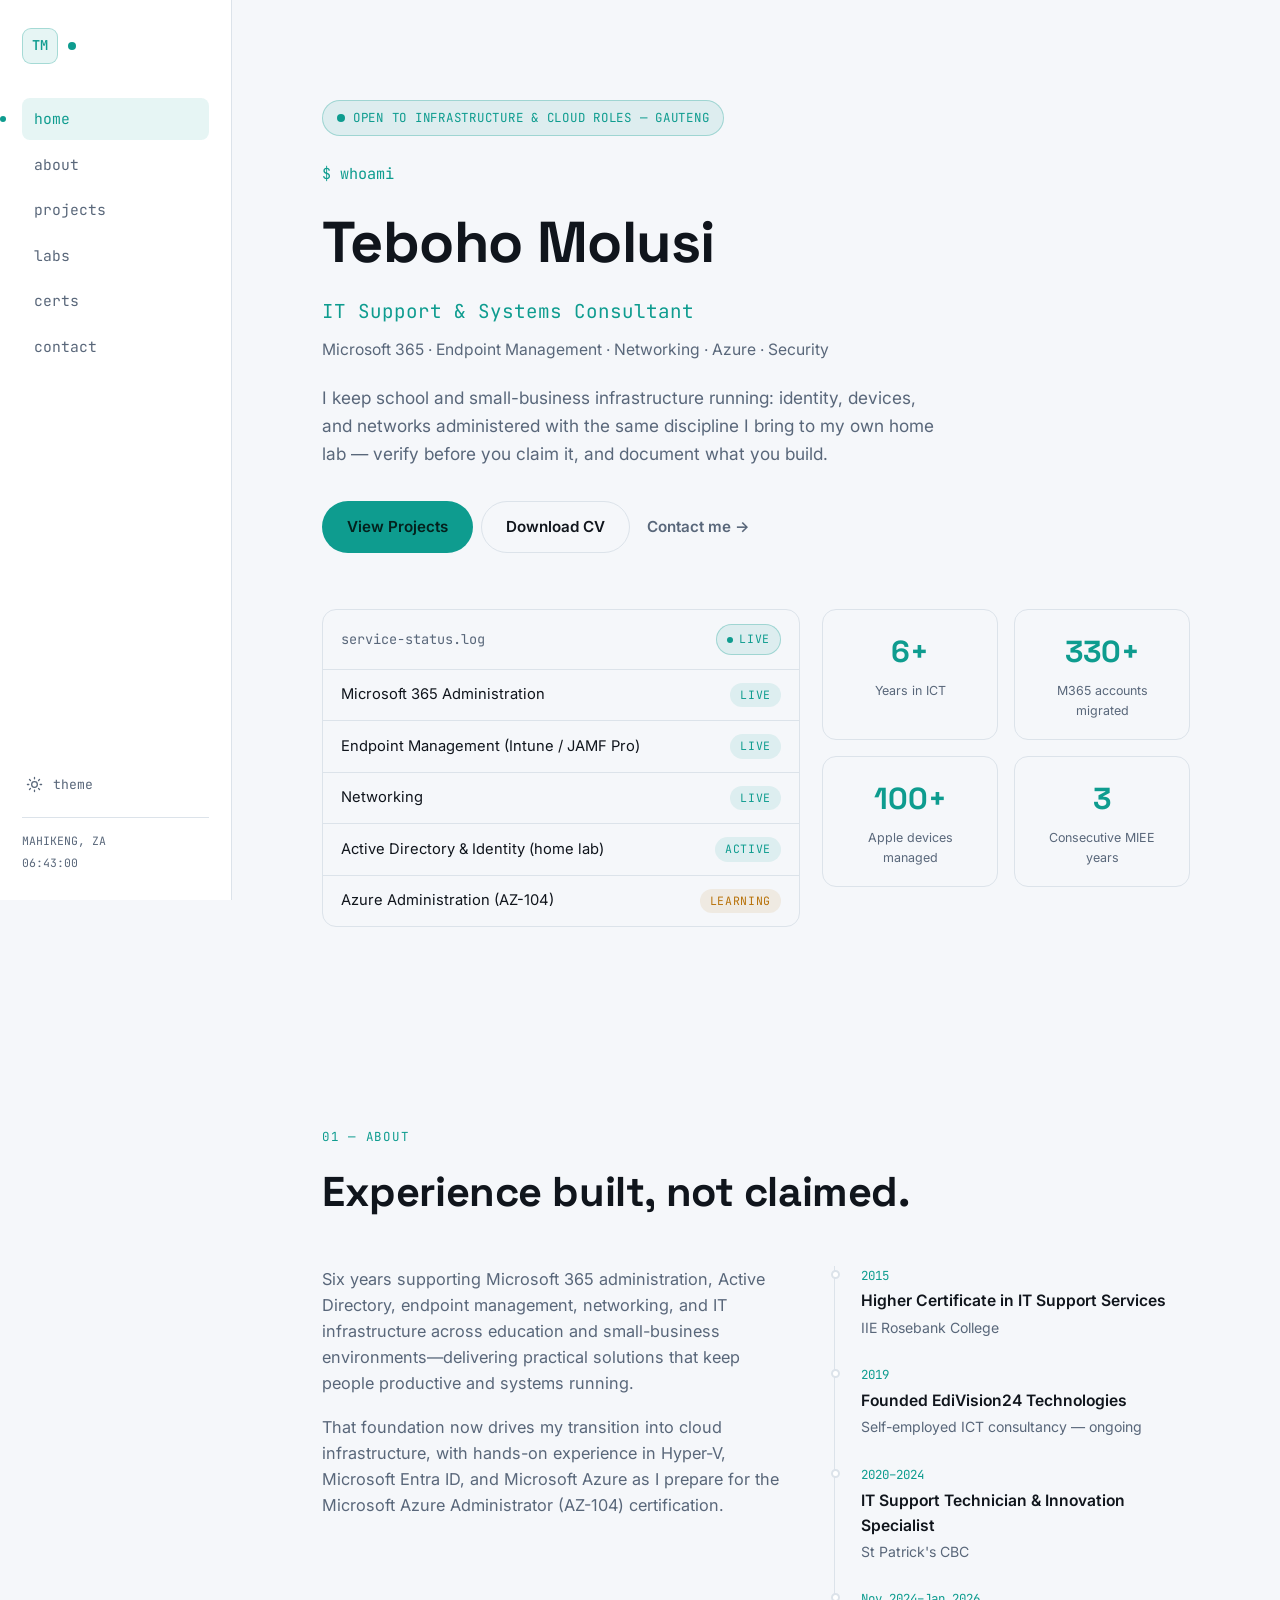
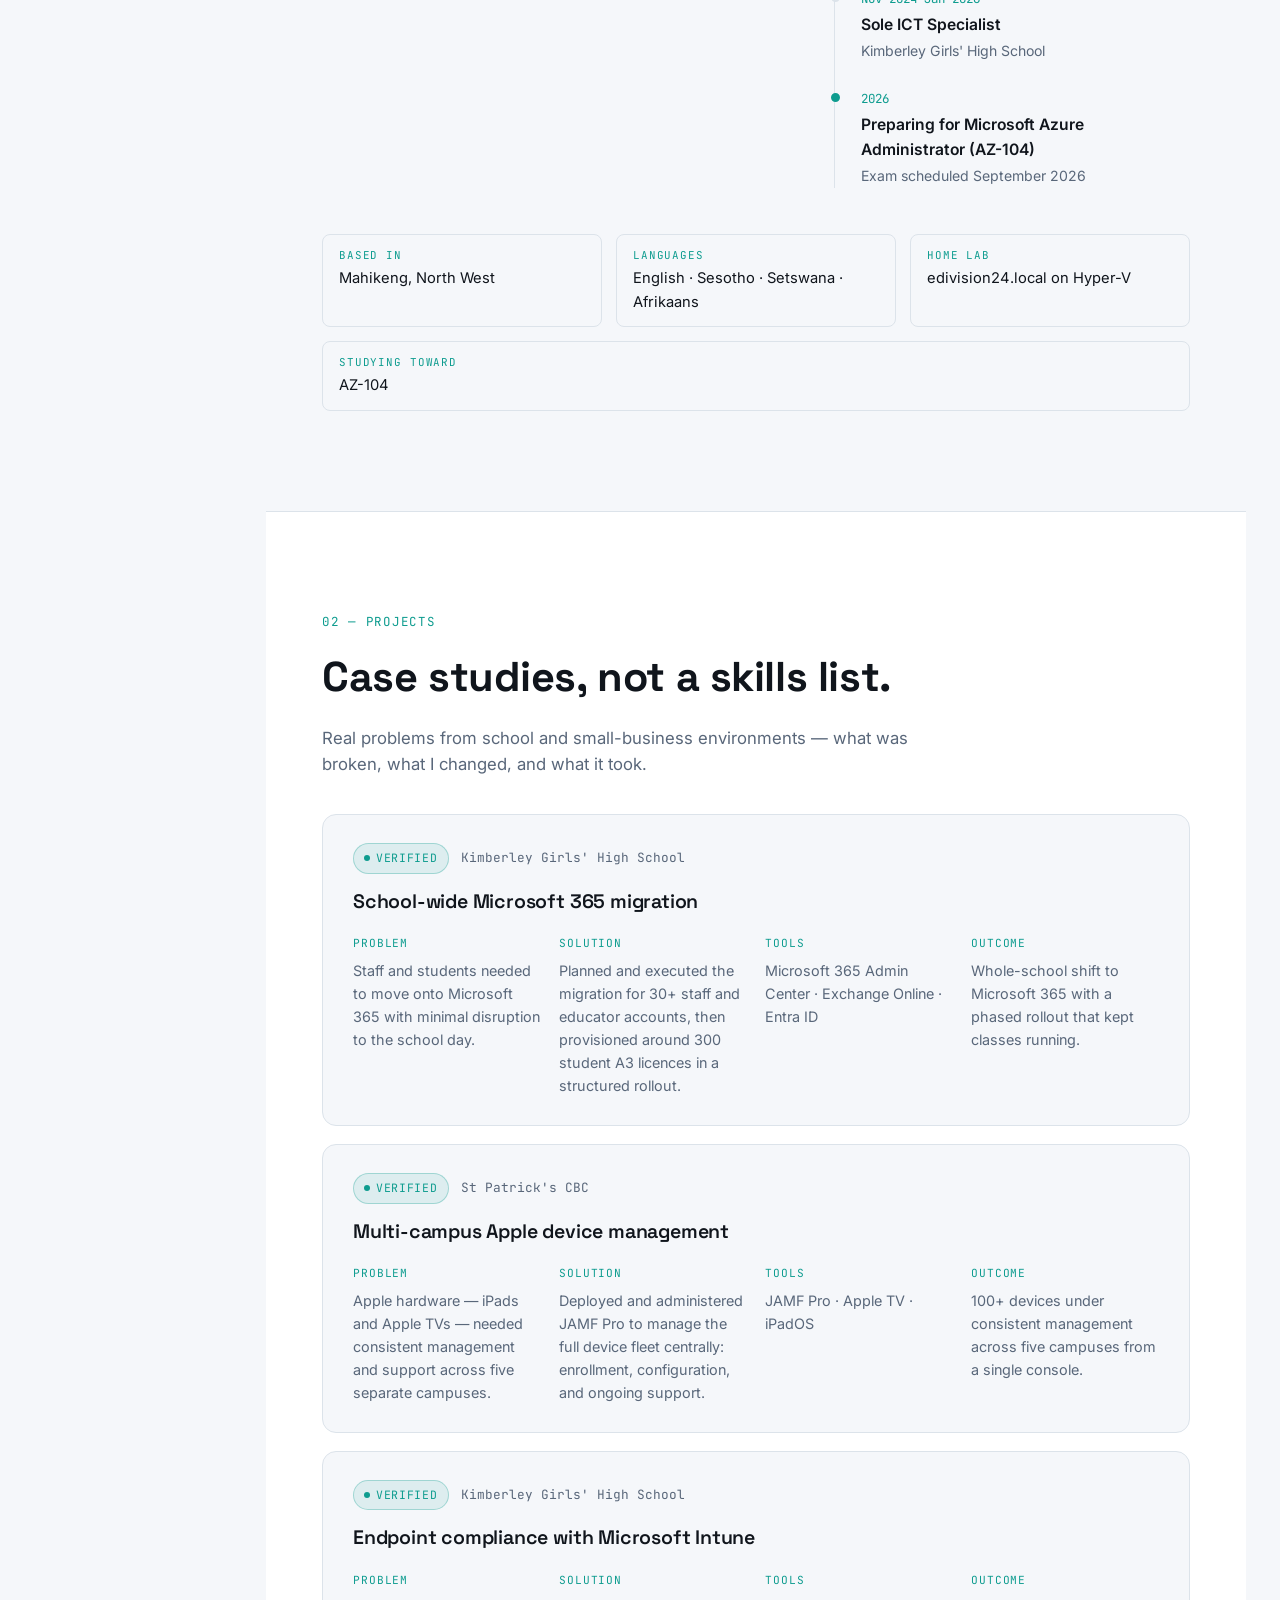
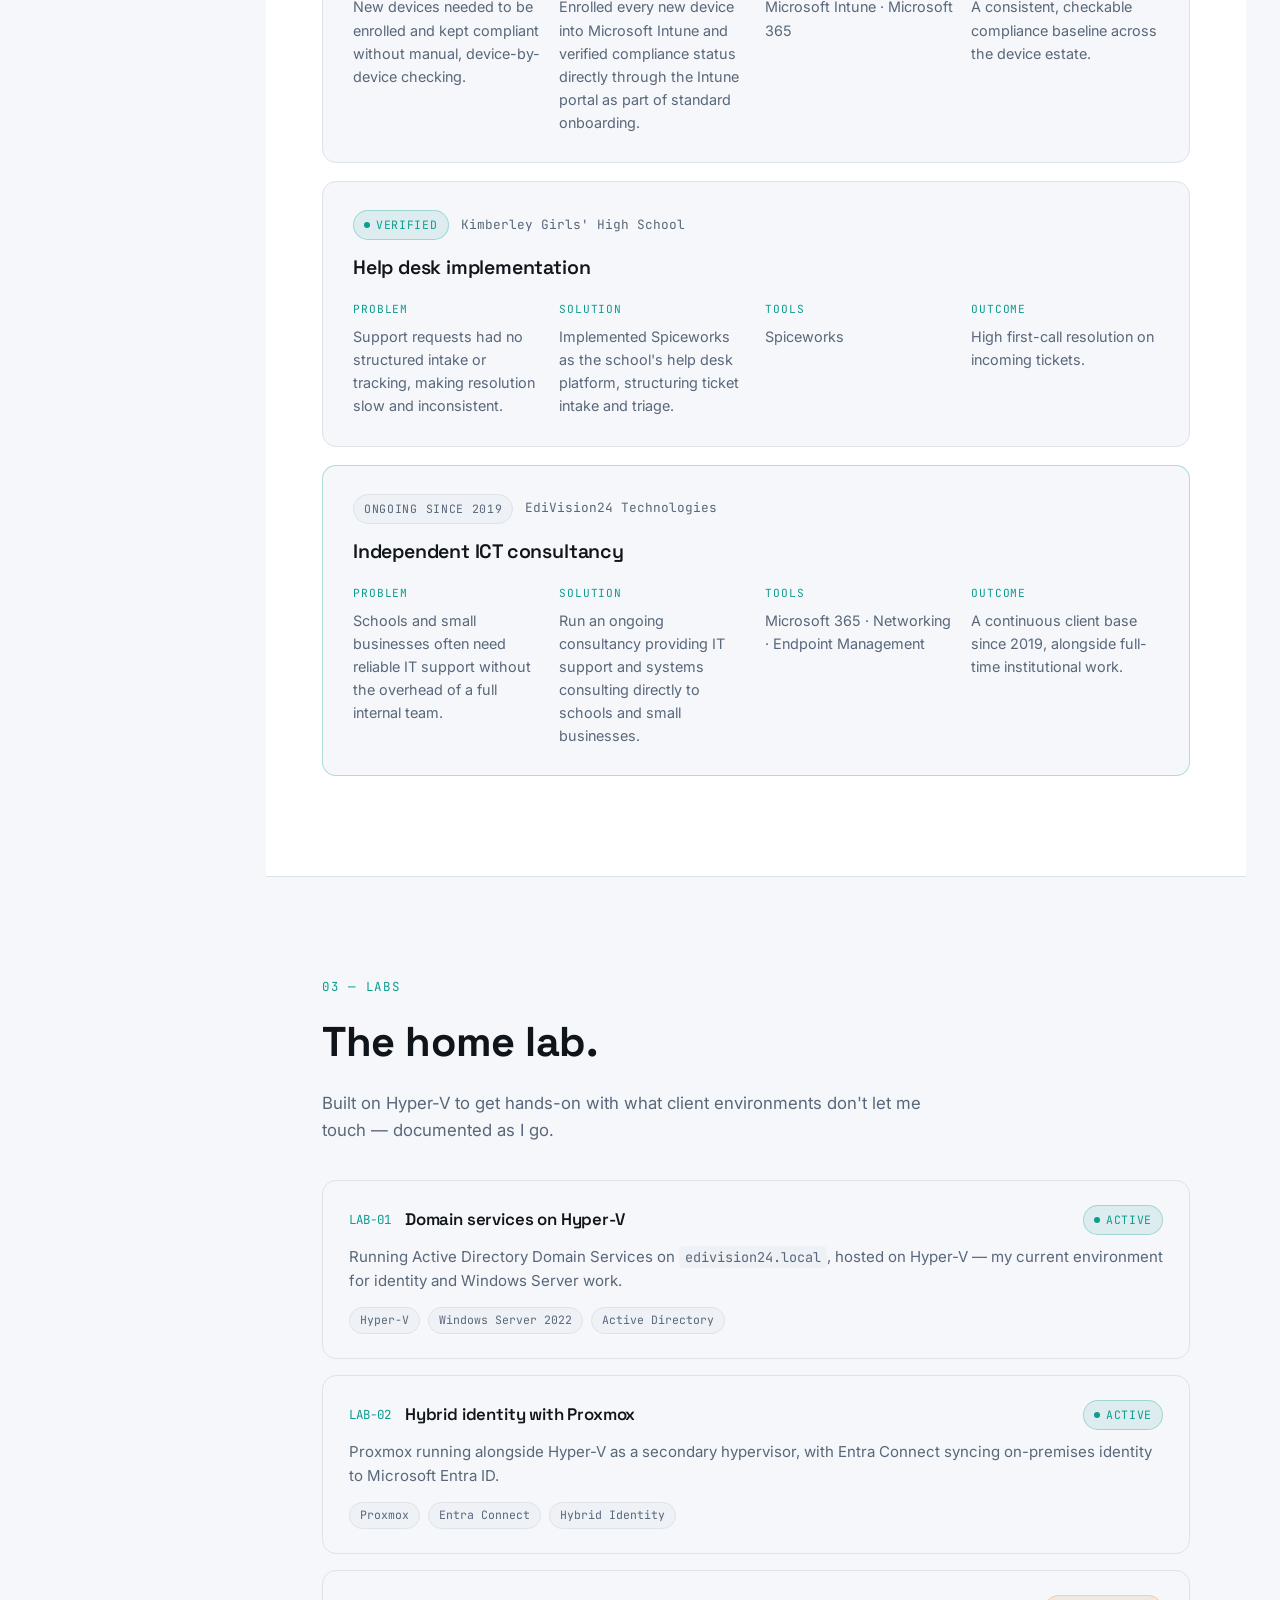
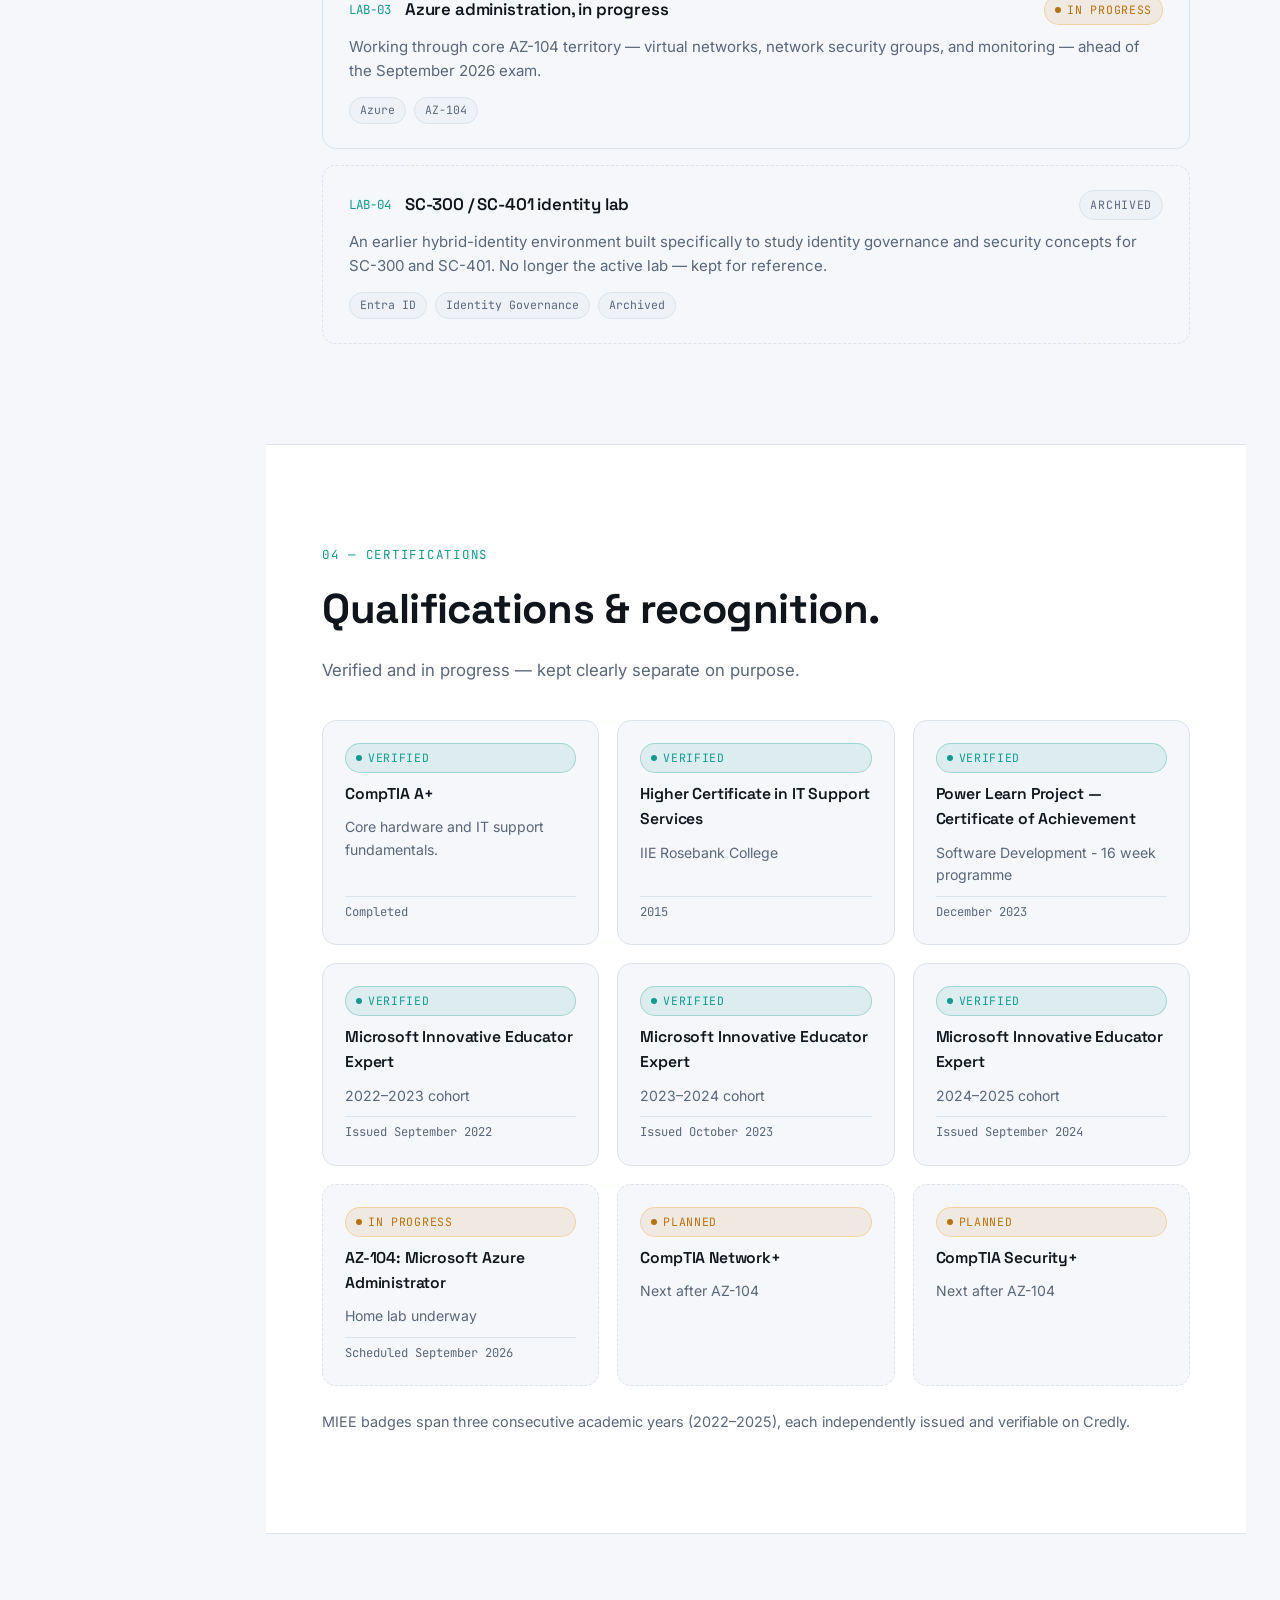
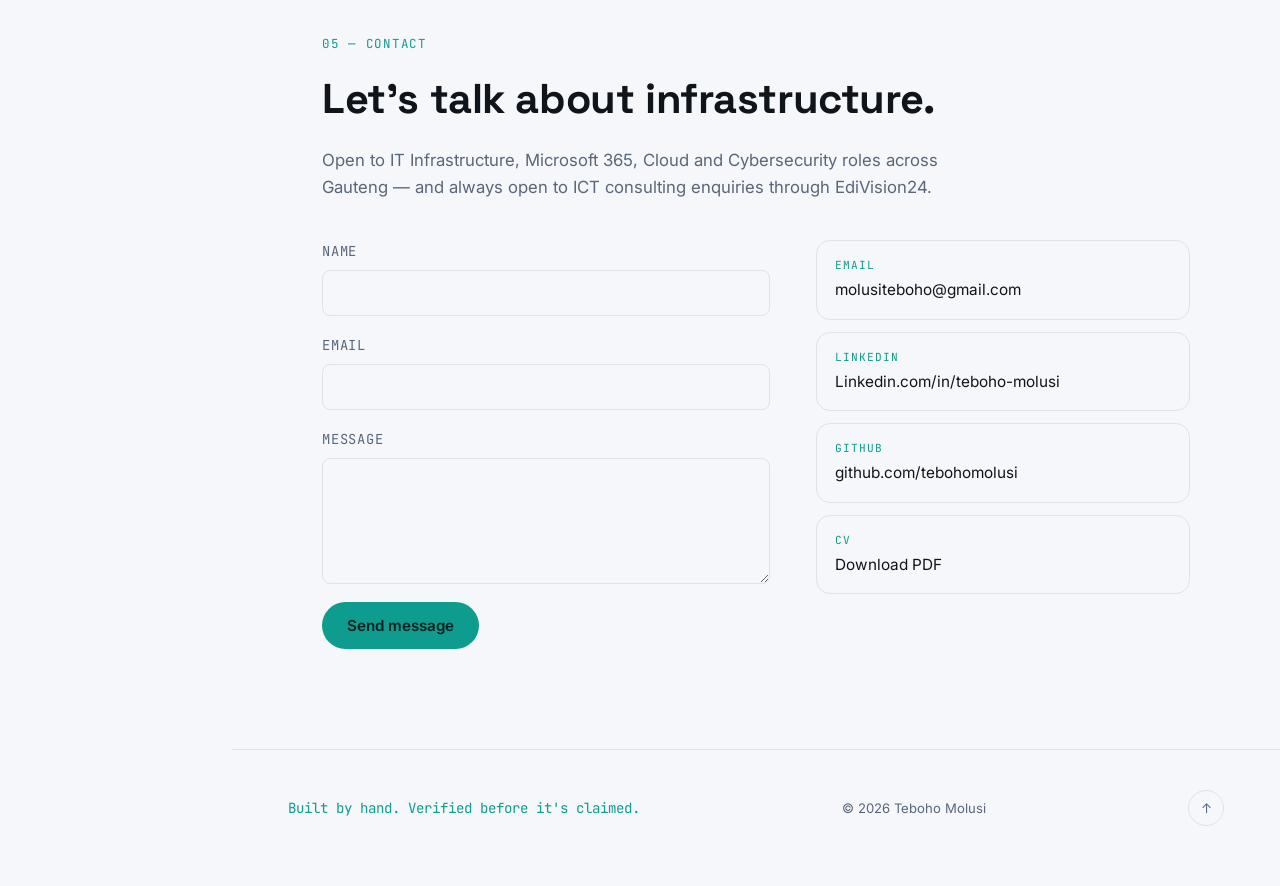
==== commit 2fa43e14: "Add files via upload" ====
--- a/index.html
+++ b/index.html
@@ -62,7 +62,7 @@
     <h1 class="home__name">Teboho Molusi</h1>
     <p class="home__role">IT Support &amp; Systems Consultant</p>
     <p class="home__stack">Microsoft 365 · Endpoint Management · Networking · Azure · Security</p>
-    <p class="home__lede">I keep school and small-business infrastructure running: identity, devices, and networks administered with the same discipline I bring to my own home lab — verify before you claim it, document what you build.</p>
+    <p class="home__lede">I keep school and small-business infrastructure running: identity, devices, and networks administered with the same discipline I bring to my own home lab — verify before you claim it, and document what you build.</p>
 
     <div class="home__actions">
       <a href="#projects" class="btn btn--primary">View Projects</a>
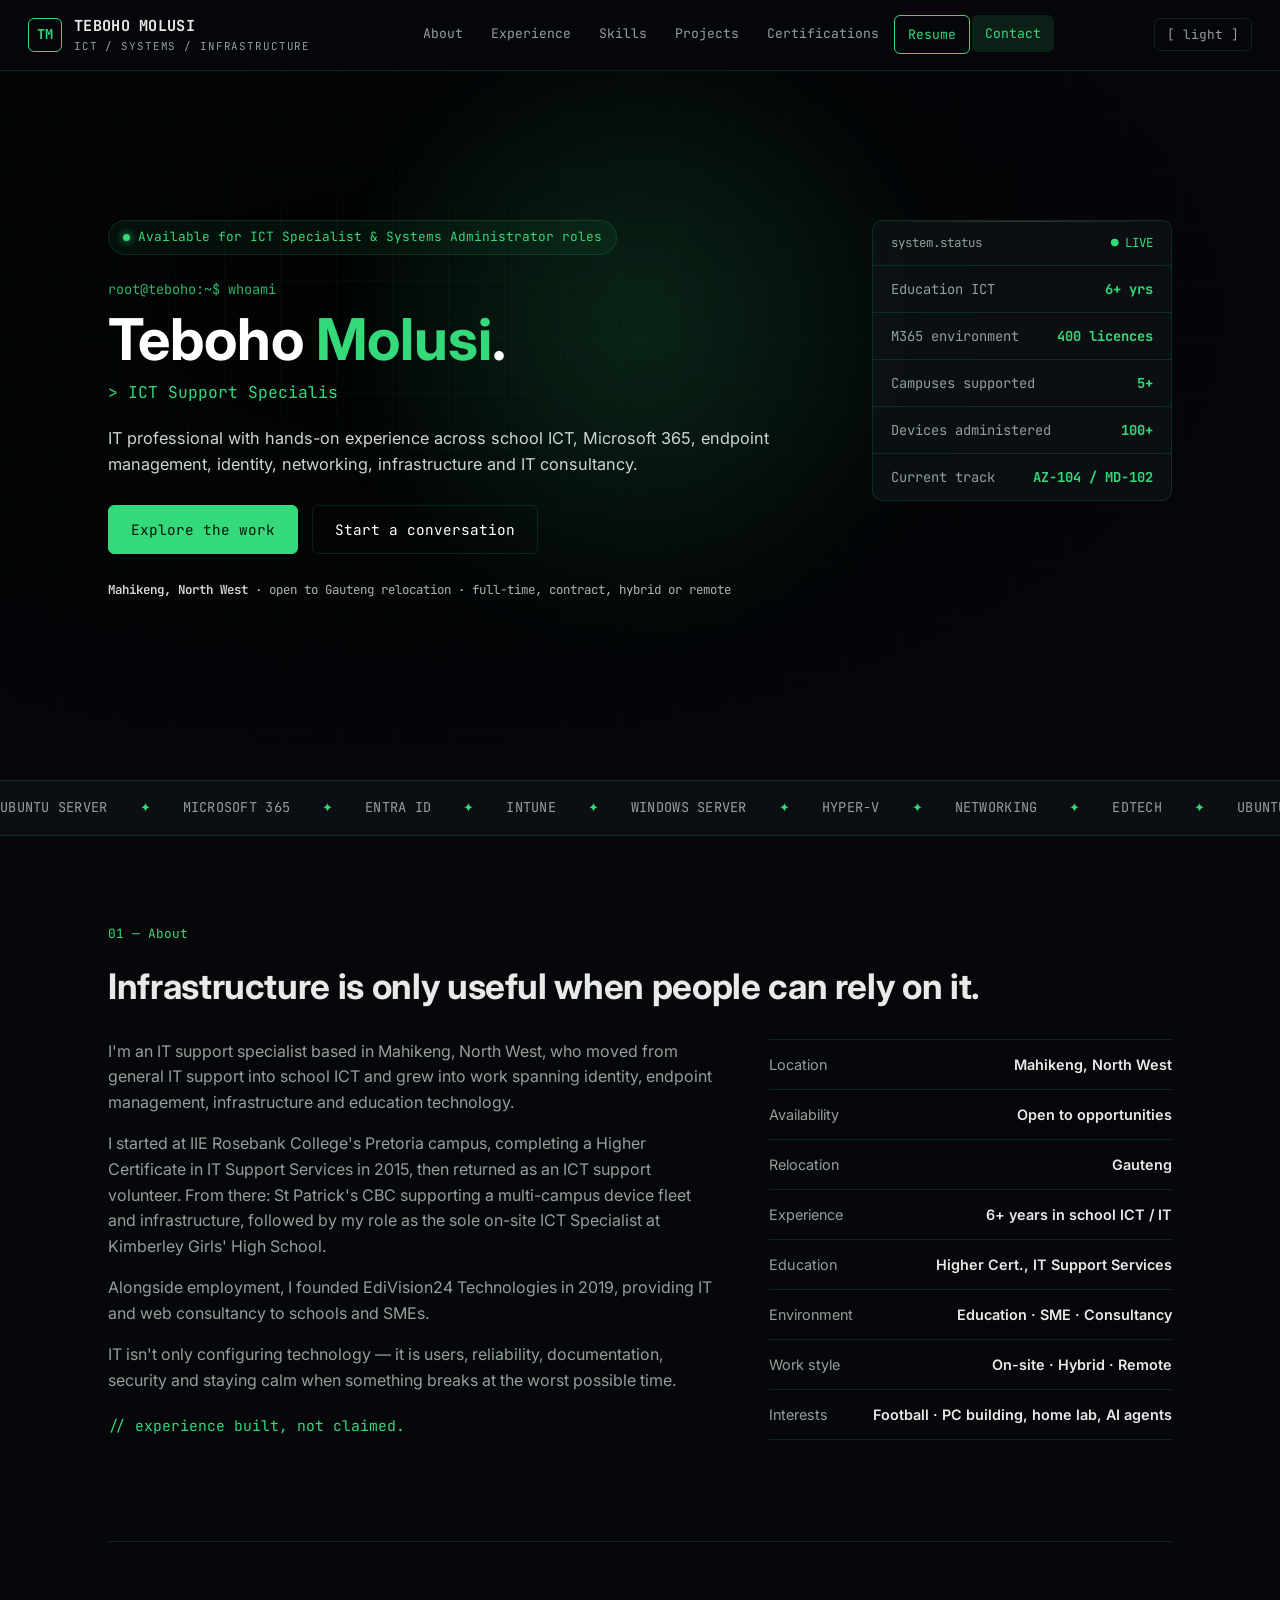
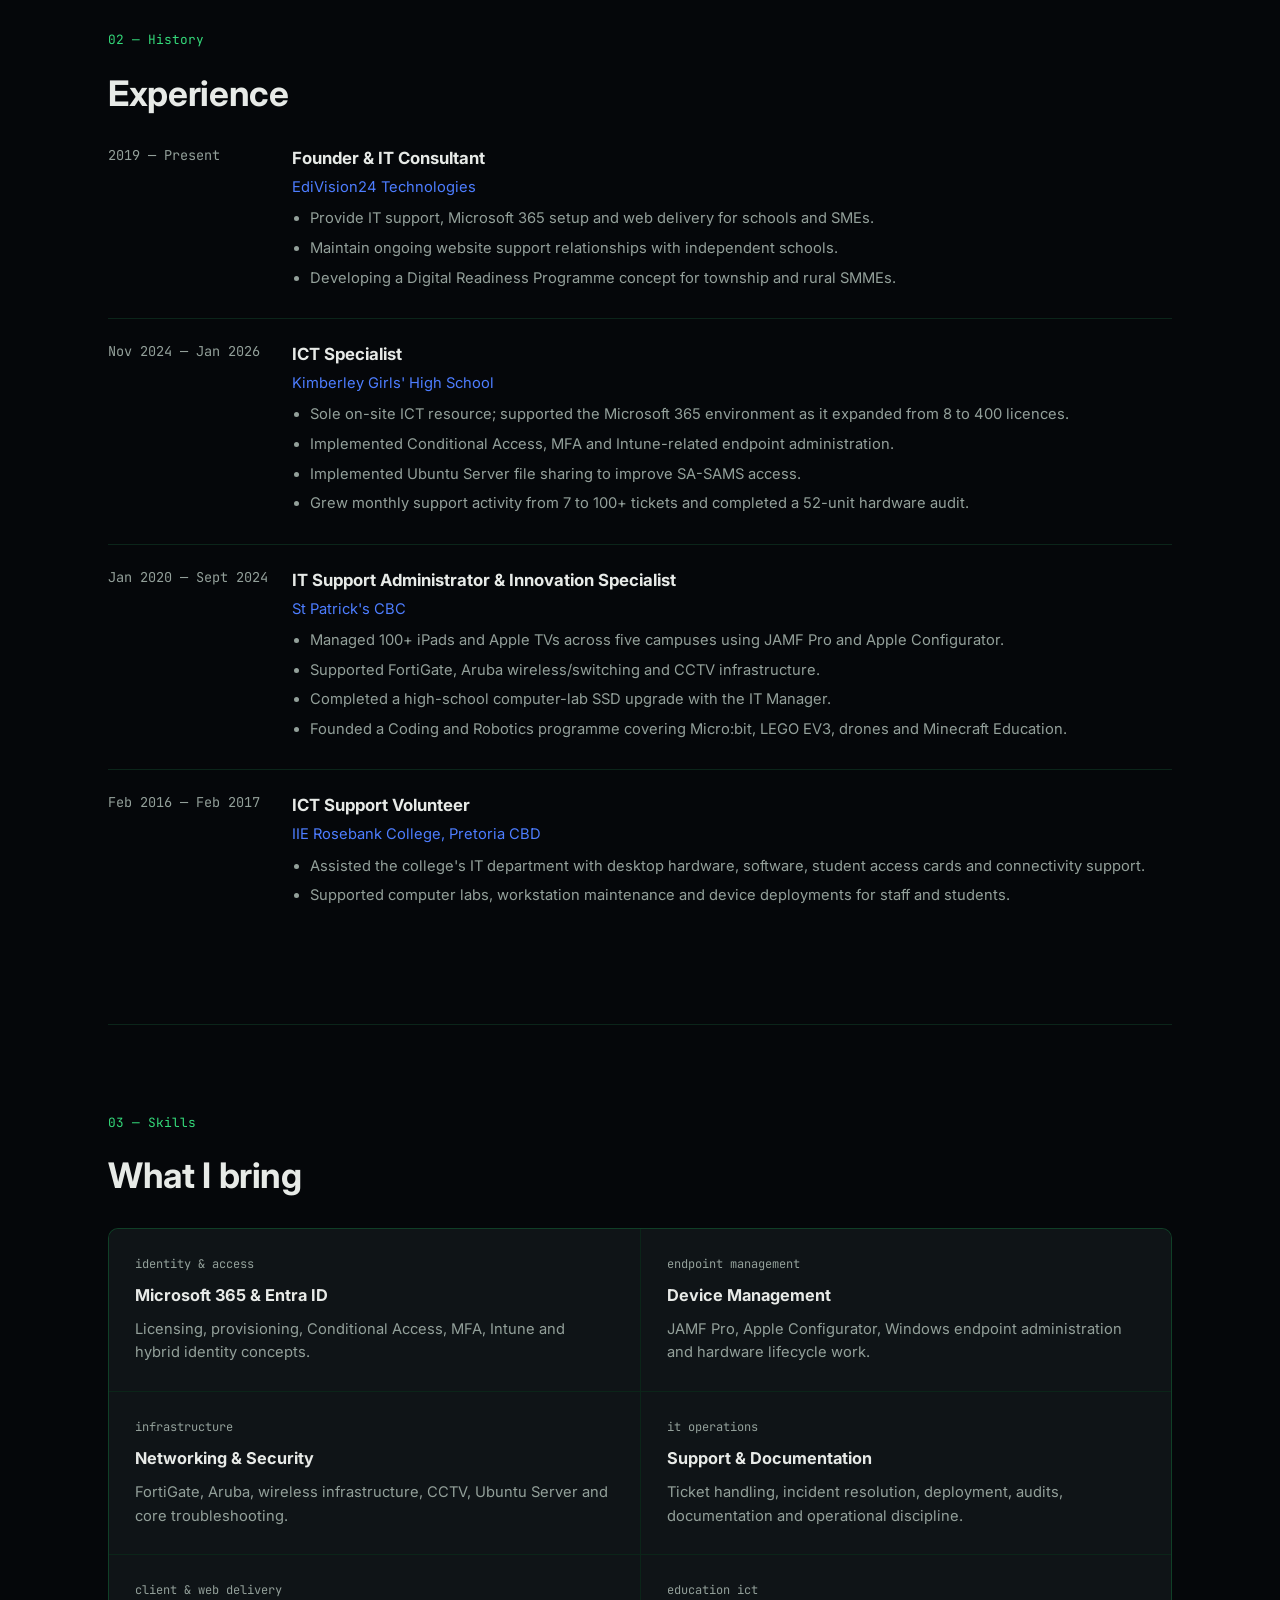
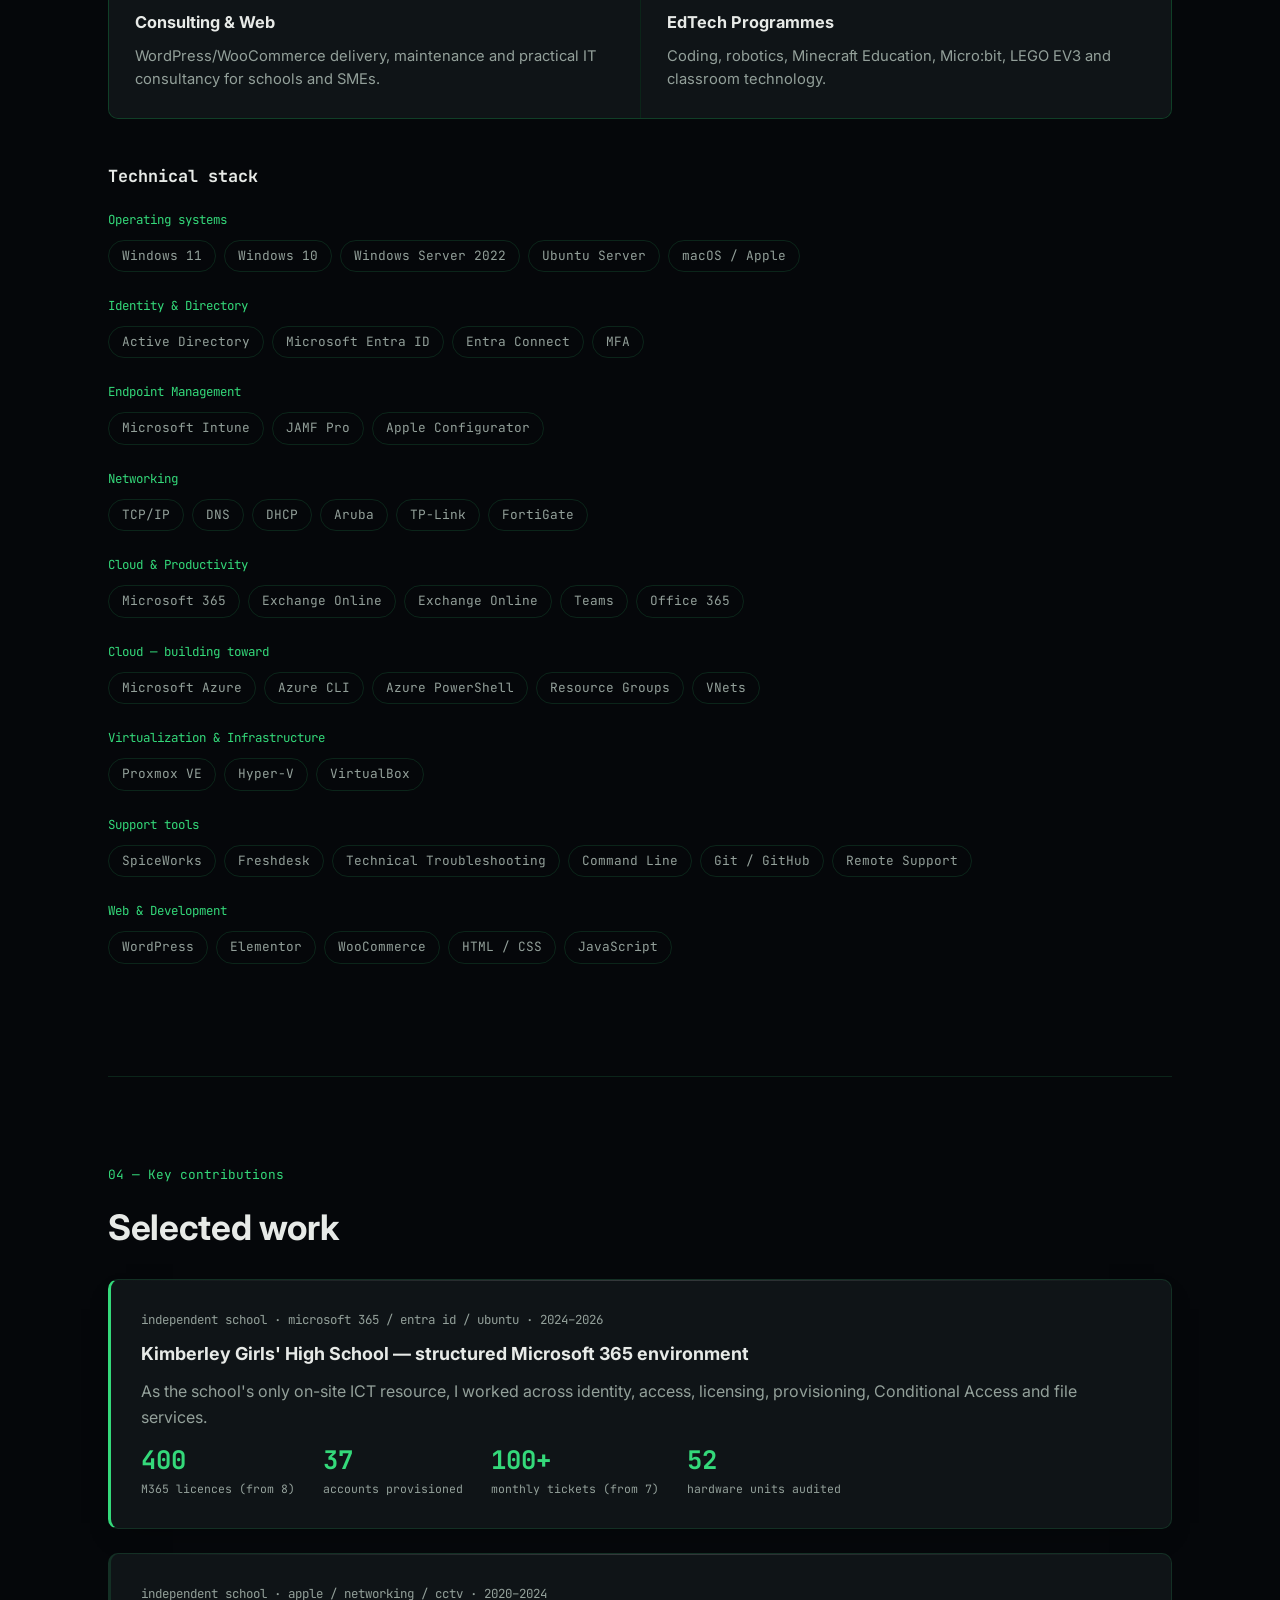
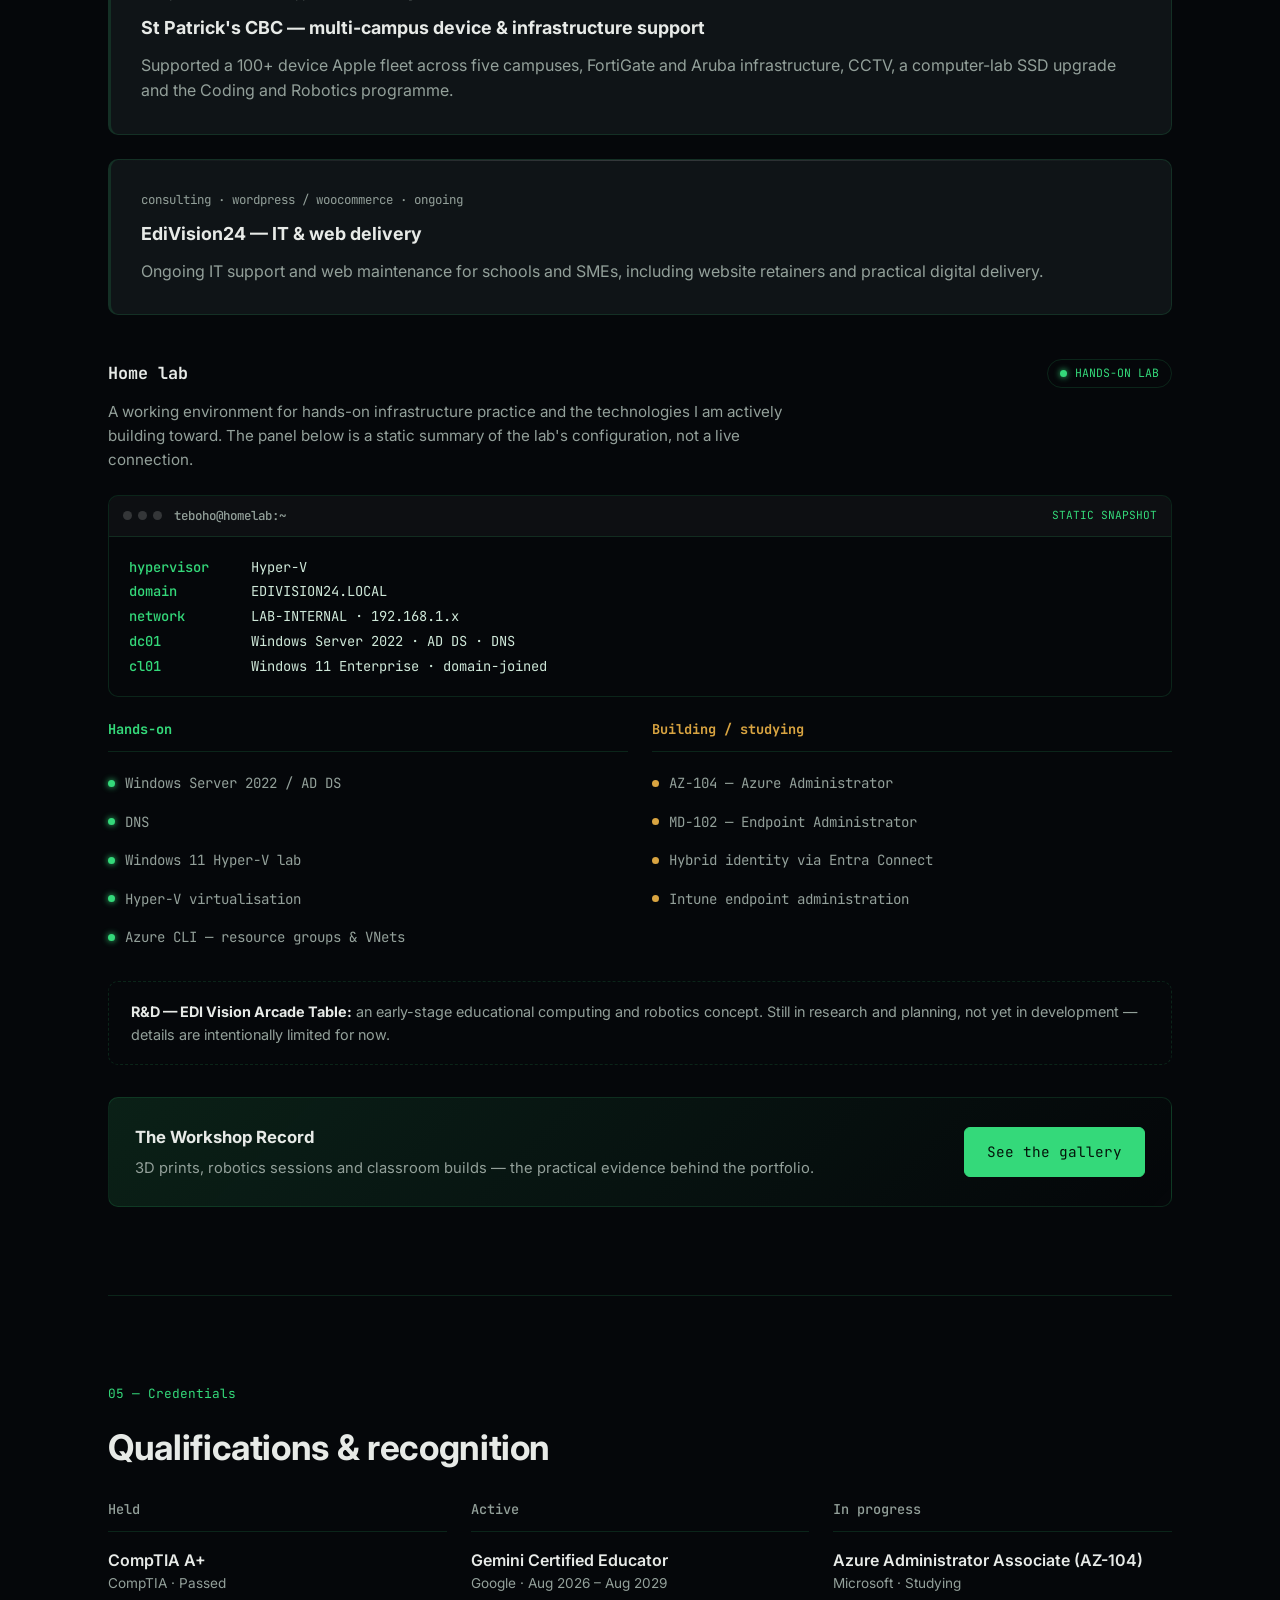
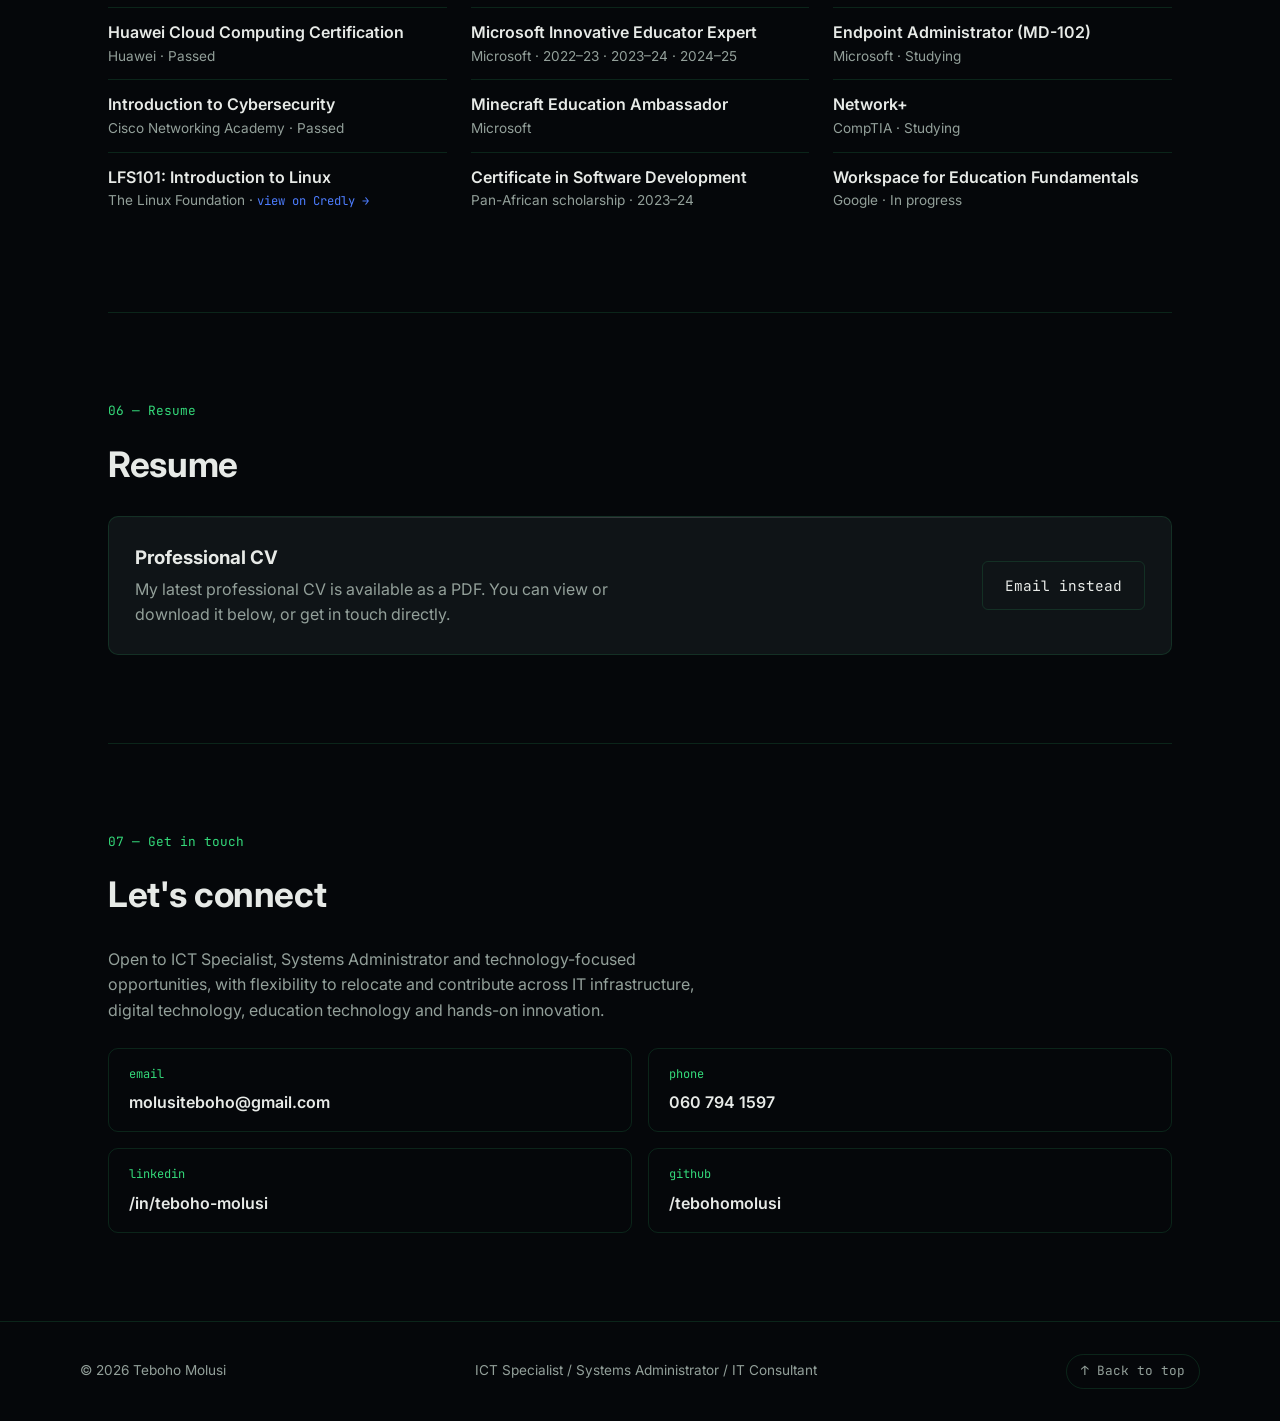
==== commit 3ee2444e: "Add files via upload" ====
--- a/index.html
+++ b/index.html
@@ -1,385 +1,376 @@
 <!DOCTYPE html>
-<html lang="en" data-theme="dark">
+<html lang="en">
 <head>
 <meta charset="UTF-8">
-<meta name="viewport" content="width=device-width, initial-scale=1.0">
-<title>Teboho Molusi — IT Support &amp; Systems Consultant</title>
-<meta name="description" content="Teboho Molusi — IT Support & Systems Consultant specialising in Microsoft 365, endpoint management, and networking, building toward Azure administration (AZ-104).">
-<meta property="og:title" content="Teboho Molusi — IT Support & Systems Consultant">
-<meta property="og:description" content="Evidence-based infrastructure work: Microsoft 365, endpoint management, networking, and a home lab built toward AZ-104.">
-<meta property="og:type" content="website">
-
+<meta name="viewport" content="width=device-width, initial-scale=1">
+<title>Teboho Molusi — ICT Specialist &amp; Systems Administrator</title>
+<meta name="description" content="Teboho Molusi — ICT Specialist, Systems Administrator and IT Consultant based in Mahikeng, South Africa.">
 <link rel="preconnect" href="https://fonts.googleapis.com">
 <link rel="preconnect" href="https://fonts.gstatic.com" crossorigin>
-<link href="https://fonts.googleapis.com/css2?family=Space+Grotesk:wght@500;600;700&family=Inter:wght@400;500;600;700&family=JetBrains+Mono:wght@400;500;600&display=swap" rel="stylesheet">
-<link rel="stylesheet" href="style.css">
+<link href="https://fonts.googleapis.com/css2?family=Inter:wght@400;500;600;700&family=JetBrains+Mono:wght@400;500;600;700&display=swap" rel="stylesheet">
+<script>
+  /* Apply saved theme before first paint (no flash) and mark JS as available for reveal animations */
+  try {
+    var t = localStorage.getItem('theme');
+    if (t) document.documentElement.setAttribute('data-theme', t);
+    document.documentElement.classList.add('js');
+  } catch (e) {}
+</script>
+<link rel="stylesheet" href="styles.css">
 </head>
 <body>
-
-<a class="skip-link" href="#main">Skip to content</a>
-
-<!-- ============ SIDEBAR ============ -->
-<header class="sidebar" id="sidebar">
-  <div class="sidebar__top">
-    <div class="sidebar__brand">
-      <span class="brand-mark">TM</span>
-      <span class="status-dot status-dot--live" title="Open to opportunities"></span>
-    </div>
-    <nav class="sidebar__nav" id="sidebarNav" aria-label="Primary">
-      <a href="#home">home</a>
-      <a href="#about">about</a>
-      <a href="#projects">projects</a>
-      <a href="#labs">labs</a>
-      <a href="#certifications">certs</a>
-      <a href="#contact">contact</a>
-    </nav>
-  </div>
-
-  <div class="sidebar__bottom">
-    <button class="theme-toggle" id="themeToggle" type="button" aria-label="Switch to light theme" aria-pressed="false">
-      <svg class="icon icon--sun" viewBox="0 0 24 24" aria-hidden="true"><circle cx="12" cy="12" r="4"></circle><path d="M12 2v2M12 20v2M4.9 4.9l1.4 1.4M17.7 17.7l1.4 1.4M2 12h2M20 12h2M4.9 19.1l1.4-1.4M17.7 6.3l1.4-1.4"></path></svg>
-      <svg class="icon icon--moon" viewBox="0 0 24 24" aria-hidden="true"><path d="M21 12.8A9 9 0 1 1 11.2 3 7 7 0 0 0 21 12.8z"></path></svg>
-      <span class="theme-toggle__label">theme</span>
-    </button>
-    <div class="sidebar__meta">
-      <span id="clockLocation">MAHIKENG, ZA</span>
-      <span id="clockTime">00:00:00</span>
-    </div>
-  </div>
-
-  <button class="sidebar__burger" id="sidebarBurger" type="button" aria-label="Open menu" aria-expanded="false">
-    <span></span><span></span><span></span>
-  </button>
+<a id="top"></a>
+<a class="skip-link" href="#main-content">Skip to content</a>
+<div class="cursor-glow" aria-hidden="true"></div>
+<header id="site-header">
+  <div class="brand">
+    <span class="mark">TM</span>
+    <div>
+      <div class="name">TEBOHO MOLUSI</div>
+      <div class="tagline">ICT / SYSTEMS / INFRASTRUCTURE</div>
+    </div>
+  </div>
+  <nav id="site-nav">
+    <ul>
+      <li><a href="#about">About</a></li>
+      <li><a href="#experience">Experience</a></li>
+      <li><a href="#skills">Skills</a></li>
+      <li><a href="#projects">Projects</a></li>
+      <li><a href="#certifications">Certifications</a></li>
+            <li><a href="#resume" class="resume-link">Resume</a></li>
+      <li><a href="#contact">Contact</a></li>
+    </ul>
+  </nav>
+  <div class="header-right">
+    <button id="theme-toggle" aria-label="Toggle theme">[ light ]</button>
+    <button id="nav-toggle" aria-label="Toggle menu">[ ☰ ]</button>
+  </div>
 </header>
 
-<main id="main">
-
-  <!-- ============ HOME ============ -->
-  <section class="home" id="home">
-    <span class="badge-live"><span class="status-dot status-dot--live"></span>Open to Infrastructure &amp; Cloud roles — Gauteng</span>
-
-    <p class="prompt">$ whoami</p>
-    <h1 class="home__name">Teboho Molusi</h1>
-    <p class="home__role">IT Support &amp; Systems Consultant</p>
-    <p class="home__stack">Microsoft 365 · Endpoint Management · Networking · Azure · Security</p>
-    <p class="home__lede">I keep school and small-business infrastructure running: identity, devices, and networks administered with the same discipline I bring to my own home lab — verify before you claim it, and document what you build.</p>
-
-    <div class="home__actions">
-      <a href="#projects" class="btn btn--primary">View Projects</a>
-      <a href="assets/Teboho-Molusi-CV.pdf" class="btn btn--ghost">Download CV</a>
-      <a href="#contact" class="btn btn--text">Contact me →</a>
-    </div>
-
-    <div class="home__panels">
-      <div class="status-widget">
-        <div class="status-widget__head">
-          <span>service-status.log</span>
-          <span class="tag tag--verified">live</span>
+<section class="hero" id="home">
+  <canvas id="rain-canvas" aria-hidden="true"></canvas>
+  <div class="hero-grid"></div>
+  <div class="hero-glow"></div>
+  <div class="hero-scrim"></div>
+  <div class="hero-layout wrap">
+    <div class="hero-copy">
+      <span class="badge"><span class="dot"></span>Available for ICT Specialist &amp; Systems Administrator roles</span>
+      <p class="prompt-line">root@teboho:~$ whoami</p>
+      <h1>Teboho <span>Molusi</span>.</h1>
+      <p class="typing-line" id="typing-line">&gt; ICT Support Specialist_</p>
+      <p class="pitch">IT professional with hands-on experience across school ICT, Microsoft&nbsp;365, endpoint management, identity, networking, infrastructure and IT consultancy.</p>
+      <div class="cta-row">
+        <a href="#projects" class="btn btn-primary">Explore the work</a>
+        <a href="#contact" class="btn btn-ghost">Start a conversation</a>
+      </div>
+      <p class="location-line"><strong>Mahikeng, North West</strong> · open to Gauteng relocation · full-time, contract, hybrid or remote</p>
+    </div>
+    <aside class="stat-card" aria-label="Experience at a glance">
+      <div class="stat-head"><span>system.status</span><span class="live">● LIVE</span></div>
+      <div class="stat-row"><span>Education ICT</span><strong>6+ yrs</strong></div>
+      <div class="stat-row"><span>M365 environment</span><strong><span data-count-to="400">0</span> licences</strong></div>
+      <div class="stat-row"><span>Campuses supported</span><strong><span data-count-to="5">0</span>+</strong></div>
+      <div class="stat-row"><span>Devices administered</span><strong><span data-count-to="100">0</span>+</strong></div>
+      <div class="stat-row"><span>Current track</span><strong>AZ-104 / MD-102</strong></div>
+    </aside>
+  </div>
+</section>
+
+<div class="tech-ribbon" aria-hidden="true">
+  <div class="ribbon-track">
+    <span>UBUNTU SERVER</span><i>✦</i><span>MICROSOFT 365</span><i>✦</i><span>ENTRA ID</span><i>✦</i><span>INTUNE</span><i>✦</i><span>WINDOWS SERVER</span><i>✦</i><span>HYPER-V</span><i>✦</i><span>NETWORKING</span><i>✦</i><span>EDTECH</span><i>✦</i>
+    <span>UBUNTU SERVER</span><i>✦</i><span>MICROSOFT 365</span><i>✦</i><span>ENTRA ID</span><i>✦</i><span>INTUNE</span><i>✦</i><span>WINDOWS SERVER</span><i>✦</i><span>HYPER-V</span><i>✦</i><span>NETWORKING</span><i>✦</i><span>EDTECH</span><i>✦</i>
+  </div>
+</div>
+
+<main class="wrap" id="main">
+
+  <section id="about" class="section reveal">
+    <p class="eyebrow">01 — About</p>
+    <h2>Infrastructure is only useful when people can rely on it.</h2>
+    <div class="about-grid">
+      <div class="prose">
+        <p>I'm an IT support specialist based in Mahikeng, North West, who moved from general IT support into school ICT and grew into work spanning identity, endpoint management, infrastructure and education technology.</p>
+        <p>I started at IIE Rosebank College's Pretoria campus, completing a Higher Certificate in IT Support Services in 2015, then returned as an ICT support volunteer. From there: St&nbsp;Patrick's&nbsp;CBC supporting a multi-campus device fleet and infrastructure, followed by my role as the sole on-site ICT Specialist at Kimberley Girls' High School.</p>
+        <p>Alongside employment, I founded EdiVision24 Technologies in 2019, providing IT and web consultancy to schools and SMEs.</p>
+        <p>IT isn't only configuring technology — it is users, reliability, documentation, security and staying calm when something breaks at the worst possible time.</p>
+        <p class="philosophy">// experience built, not claimed.</p>
+      </div>
+      <div class="fact-list">
+        <div><span>Location</span><strong>Mahikeng, North West</strong></div>
+        <div><span>Availability</span><strong>Open to opportunities</strong></div>
+        <div><span>Relocation</span><strong>Gauteng</strong></div>
+        <div><span>Experience</span><strong>6+ years in school ICT / IT</strong></div>
+        <div><span>Education</span><strong>Higher Cert., IT Support Services</strong></div>
+        <div><span>Environment</span><strong>Education · SME · Consultancy</strong></div>
+        <div><span>Work style</span><strong>On-site · Hybrid · Remote</strong></div>
+        <div><span>Interests</span><strong>Football · PC building, home lab, AI agents</strong></div>
+      </div>
+    </div>
+  </section>
+
+  <section id="experience" class="section reveal">
+    <p class="eyebrow">02 — History</p>
+    <h2>Experience</h2>
+    <div class="timeline">
+      <article class="timeline-item">
+        <time>2019 — Present</time>
+        <div>
+          <h3>Founder &amp; IT Consultant</h3>
+          <span class="org">EdiVision24 Technologies</span>
+          <ul>
+            <li>Provide IT support, Microsoft 365 setup and web delivery for schools and SMEs.</li>
+            <li>Maintain ongoing website support relationships with independent schools.</li>
+            <li>Developing a Digital Readiness Programme concept for township and rural SMMEs.</li>
+          </ul>
         </div>
-        <ul class="status-widget__list">
-          <li><span>Microsoft 365 Administration</span><span class="status-pill status-pill--live">live</span></li>
-          <li><span>Endpoint Management (Intune / JAMF Pro)</span><span class="status-pill status-pill--live">live</span></li>
-          <li><span>Networking</span><span class="status-pill status-pill--live">live</span></li>
-          <li><span>Active Directory &amp; Identity (home lab)</span><span class="status-pill status-pill--live">active</span></li>
-          <li><span>Azure Administration (AZ-104)</span><span class="status-pill status-pill--learning">learning</span></li>
-        </ul>
-      </div>
-
-      <div class="stat-grid">
-        <div class="stat">
-          <span class="stat__value" data-count="6" data-suffix="+">0</span>
-          <span class="stat__label">Years in ICT</span>
+      </article>
+      <article class="timeline-item">
+        <time>Nov 2024 — Jan 2026</time>
+        <div>
+          <h3>ICT Specialist</h3>
+          <span class="org">Kimberley Girls' High School</span>
+          <ul>
+            <li>Sole on-site ICT resource; supported the Microsoft 365 environment as it expanded from 8 to 400 licences.</li>
+            <li>Implemented Conditional Access, MFA and Intune-related endpoint administration.</li>
+            <li>Implemented Ubuntu Server file sharing to improve SA-SAMS access.</li>
+            <li>Grew monthly support activity from 7 to 100+ tickets and completed a 52-unit hardware audit.</li>
+          </ul>
         </div>
-        <div class="stat">
-          <span class="stat__value" data-count="330" data-suffix="+">0</span>
-          <span class="stat__label">M365 accounts migrated</span>
+      </article>
+      <article class="timeline-item">
+        <time>Jan 2020 — Sept 2024</time>
+        <div>
+          <h3>IT Support Administrator &amp; Innovation Specialist</h3>
+          <span class="org">St Patrick's CBC</span>
+          <ul>
+            <li>Managed 100+ iPads and Apple TVs across five campuses using JAMF Pro and Apple Configurator.</li>
+            <li>Supported FortiGate, Aruba wireless/switching and CCTV infrastructure.</li>
+            <li>Completed a high-school computer-lab SSD upgrade with the IT Manager.</li>
+            <li>Founded a Coding and Robotics programme covering Micro:bit, LEGO EV3, drones and Minecraft Education.</li>
+          </ul>
         </div>
-        <div class="stat">
-          <span class="stat__value" data-count="100" data-suffix="+">0</span>
-          <span class="stat__label">Apple devices managed</span>
+      </article>
+      <article class="timeline-item">
+        <time>Feb 2016 — Feb 2017</time>
+        <div>
+          <h3>ICT Support Volunteer</h3>
+          <span class="org">IIE Rosebank College, Pretoria CBD</span>
+          <ul>
+            <li>Assisted the college's IT department with desktop hardware, software, student access cards and connectivity support.</li>
+            <li>Supported computer labs, workstation maintenance and device deployments for staff and students.</li>
+          </ul>
         </div>
-        <div class="stat">
-          <span class="stat__value" data-count="3">0</span>
-          <span class="stat__label">Consecutive MIEE years</span>
-        </div>
-      </div>
-    </div>
-  </section>
-
-  <!-- ============ ABOUT ============ -->
-  <section class="section" id="about">
-    <p class="eyebrow">01 — about</p>
-    <h2>Experience built, not claimed.</h2>
-
-    <div class="about__grid">
-      <div class="about__copy">
-        <p>Six years supporting Microsoft 365 administration, Active Directory, endpoint management, networking, and IT infrastructure across education and small-business environments—delivering practical solutions that keep people productive and systems running.</p>
-        <p>That foundation now drives my transition into cloud infrastructure, with hands-on experience in Hyper-V, Microsoft Entra ID, and Microsoft Azure as I prepare for the Microsoft Azure Administrator (AZ-104) certification.</p>
-      </div>
-
-      <ol class="timeline">
-        <li>
-          <span class="timeline__date">2015</span>
-          <span class="timeline__title">Higher Certificate in IT Support Services</span>
-          <span class="timeline__meta">IIE Rosebank College</span>
-        </li>
-        <li>
-          <span class="timeline__date">2019</span>
-          <span class="timeline__title">Founded EdiVision24 Technologies</span>
-          <span class="timeline__meta">Self-employed ICT consultancy — ongoing</span>
-        </li>
-        <li>
-          <span class="timeline__date">2020–2024</span>
-          <span class="timeline__title">IT Support Technician &amp; Innovation Specialist</span>
-          <span class="timeline__meta">St Patrick's CBC</span>
-        </li>
-        <li>
-          <span class="timeline__date">Nov 2024–Jan 2026</span>
-          <span class="timeline__title">Sole ICT Specialist</span>
-          <span class="timeline__meta">Kimberley Girls' High School</span>
-        </li>
-        <li class="timeline__now">
-          <span class="timeline__date">2026</span>
-          <span class="timeline__title">Preparing for Microsoft Azure Administrator (AZ-104)</span>
-          <span class="timeline__meta">Exam scheduled September 2026</span>
-        </li>
-      </ol>
-    </div>
-
-    <div class="chip-row">
-      <div class="chip"><span class="chip__label">Based in</span><span class="chip__value">Mahikeng, North West</span></div>
-      <div class="chip"><span class="chip__label">Languages</span><span class="chip__value">English · Sesotho · Setswana · Afrikaans</span></div>
-      <div class="chip"><span class="chip__label">Home lab</span><span class="chip__value">edivision24.local on Hyper-V</span></div>
-      <div class="chip"><span class="chip__label">Studying toward</span><span class="chip__value">AZ-104</span></div>
-    </div>
-  </section>
-
-  <!-- ============ PROJECTS ============ -->
-  <section class="section section--alt" id="projects">
-    <p class="eyebrow">02 — projects</p>
-    <h2>Case studies, not a skills list.</h2>
-    <p class="section__intro">Real problems from school and small-business environments — what was broken, what I changed, and what it took.</p>
-
-    <div class="project-list">
-
-      <article class="project-card">
-        <div class="project-card__tag"><span class="tag tag--verified">Verified</span><span class="project-card__org">Kimberley Girls' High School</span></div>
-        <h3>School-wide Microsoft 365 migration</h3>
-        <div class="project-card__grid">
-          <div><span class="project-label">Problem</span><p>Staff and students needed to move onto Microsoft 365 with minimal disruption to the school day.</p></div>
-          <div><span class="project-label">Solution</span><p>Planned and executed the migration for 30+ staff and educator accounts, then provisioned around 300 student A3 licences in a structured rollout.</p></div>
-          <div><span class="project-label">Tools</span><p>Microsoft 365 Admin Center · Exchange Online · Entra ID</p></div>
-          <div><span class="project-label">Outcome</span><p>Whole-school shift to Microsoft 365 with a phased rollout that kept classes running.</p></div>
-        </div>
-      </article>
-
-      <article class="project-card">
-        <div class="project-card__tag"><span class="tag tag--verified">Verified</span><span class="project-card__org">St Patrick's CBC</span></div>
-        <h3>Multi-campus Apple device management</h3>
-        <div class="project-card__grid">
-          <div><span class="project-label">Problem</span><p>Apple hardware — iPads and Apple TVs — needed consistent management and support across five separate campuses.</p></div>
-          <div><span class="project-label">Solution</span><p>Deployed and administered JAMF Pro to manage the full device fleet centrally: enrollment, configuration, and ongoing support.</p></div>
-          <div><span class="project-label">Tools</span><p>JAMF Pro · Apple TV · iPadOS</p></div>
-          <div><span class="project-label">Outcome</span><p>100+ devices under consistent management across five campuses from a single console.</p></div>
-        </div>
-      </article>
-
-      <article class="project-card">
-        <div class="project-card__tag"><span class="tag tag--verified">Verified</span><span class="project-card__org">Kimberley Girls' High School</span></div>
-        <h3>Endpoint compliance with Microsoft Intune</h3>
-        <div class="project-card__grid">
-          <div><span class="project-label">Problem</span><p>New devices needed to be enrolled and kept compliant without manual, device-by-device checking.</p></div>
-          <div><span class="project-label">Solution</span><p>Enrolled every new device into Microsoft Intune and verified compliance status directly through the Intune portal as part of standard onboarding.</p></div>
-          <div><span class="project-label">Tools</span><p>Microsoft Intune · Microsoft 365</p></div>
-          <div><span class="project-label">Outcome</span><p>A consistent, checkable compliance baseline across the device estate.</p></div>
-        </div>
-      </article>
-
-      <article class="project-card">
-        <div class="project-card__tag"><span class="tag tag--verified">Verified</span><span class="project-card__org">Kimberley Girls' High School</span></div>
-        <h3>Help desk implementation</h3>
-        <div class="project-card__grid">
-          <div><span class="project-label">Problem</span><p>Support requests had no structured intake or tracking, making resolution slow and inconsistent.</p></div>
-          <div><span class="project-label">Solution</span><p>Implemented Spiceworks as the school's help desk platform, structuring ticket intake and triage.</p></div>
-          <div><span class="project-label">Tools</span><p>Spiceworks</p></div>
-          <div><span class="project-label">Outcome</span><p>High first-call resolution on incoming tickets.</p></div>
-        </div>
-      </article>
-
-      <article class="project-card project-card--ongoing">
-        <div class="project-card__tag"><span class="tag tag--ongoing">Ongoing since 2019</span><span class="project-card__org">EdiVision24 Technologies</span></div>
-        <h3>Independent ICT consultancy</h3>
-        <div class="project-card__grid">
-          <div><span class="project-label">Problem</span><p>Schools and small businesses often need reliable IT support without the overhead of a full internal team.</p></div>
-          <div><span class="project-label">Solution</span><p>Run an ongoing consultancy providing IT support and systems consulting directly to schools and small businesses.</p></div>
-          <div><span class="project-label">Tools</span><p>Microsoft 365 · Networking · Endpoint Management</p></div>
-          <div><span class="project-label">Outcome</span><p>A continuous client base since 2019, alongside full-time institutional work.</p></div>
-        </div>
-      </article>
-
-    </div>
-  </section>
-
-  <!-- ============ LABS ============ -->
-  <section class="section" id="labs">
-    <p class="eyebrow">03 — labs</p>
-    <h2>The home lab.</h2>
-    <p class="section__intro">Built on Hyper-V to get hands-on with what client environments don't let me touch — documented as I go.</p>
-
-    <div class="lab-list">
-      <article class="lab-card">
-        <div class="lab-card__head">
-          <span class="lab-card__id">LAB-01</span>
-          <h3>Domain services on Hyper-V</h3>
-          <span class="tag tag--verified">Active</span>
-        </div>
-        <p>Running Active Directory Domain Services on <code>edivision24.local</code>, hosted on Hyper-V — my current environment for identity and Windows Server work.</p>
-        <div class="lab-card__tags"><span>Hyper-V</span><span>Windows Server 2022</span><span>Active Directory</span></div>
-      </article>
-
-      <article class="lab-card">
-        <div class="lab-card__head">
-          <span class="lab-card__id">LAB-02</span>
-          <h3>Hybrid identity with Proxmox</h3>
-          <span class="tag tag--verified">Active</span>
-        </div>
-        <p>Proxmox running alongside Hyper-V as a secondary hypervisor, with Entra Connect syncing on-premises identity to Microsoft Entra ID.</p>
-        <div class="lab-card__tags"><span>Proxmox</span><span>Entra Connect</span><span>Hybrid Identity</span></div>
-      </article>
-
-      <article class="lab-card">
-        <div class="lab-card__head">
-          <span class="lab-card__id">LAB-03</span>
-          <h3>Azure administration, in progress</h3>
-          <span class="tag tag--progress">In progress</span>
-        </div>
-        <p>Working through core AZ-104 territory — virtual networks, network security groups, and monitoring — ahead of the September 2026 exam.</p>
-        <div class="lab-card__tags"><span>Azure</span><span>AZ-104</span></div>
-      </article>
-
-      <article class="lab-card lab-card--archived">
-        <div class="lab-card__head">
-          <span class="lab-card__id">LAB-04</span>
-          <h3>SC-300 / SC-401 identity lab</h3>
-          <span class="tag tag--ongoing">Archived</span>
-        </div>
-        <p>An earlier hybrid-identity environment built specifically to study identity governance and security concepts for SC-300 and SC-401. No longer the active lab — kept for reference.</p>
-        <div class="lab-card__tags"><span>Entra ID</span><span>Identity Governance</span><span>Archived</span></div>
-      </article>
-    </div>
-  </section>
-
-  <!-- ============ CERTIFICATIONS ============ -->
-  <section class="section section--alt" id="certifications">
-    <p class="eyebrow">04 — certifications</p>
-    <h2>Qualifications &amp; recognition.</h2>
-    <p class="section__intro">Verified and in progress — kept clearly separate on purpose.</p>
-
-    <div class="cert-grid">
-      <div class="cert-card">
-        <span class="tag tag--verified">Verified</span>
-        <h3>CompTIA A+</h3>
-        <p>Core hardware and IT support fundamentals.</p>
-        <span class="cert-card__date">Completed</span>
-      </div>
-      <div class="cert-card">
-        <span class="tag tag--verified">Verified</span>
-        <h3>Higher Certificate in IT Support Services</h3>
-        <p>IIE Rosebank College</p>
-        <span class="cert-card__date">2015</span>
-      </div>
-      <div class="cert-card">
-        <span class="tag tag--verified">Verified</span>
-        <h3>Power Learn Project — Certificate of Achievement</h3>
-        <p>Software Development - 16 week programme</p>
-        <span class="cert-card__date">December 2023</span>
-      </div>
-      <div class="cert-card">
-        <span class="tag tag--verified">Verified</span>
-        <h3>Microsoft Innovative Educator Expert</h3>
-        <p>2022–2023 cohort</p>
-        <span class="cert-card__date">Issued September 2022</span>
-      </div>
-      <div class="cert-card">
-        <span class="tag tag--verified">Verified</span>
-        <h3>Microsoft Innovative Educator Expert</h3>
-        <p>2023–2024 cohort</p>
-        <span class="cert-card__date">Issued October 2023</span>
-      </div>
-      <div class="cert-card">
-        <span class="tag tag--verified">Verified</span>
-        <h3>Microsoft Innovative Educator Expert</h3>
-        <p>2024–2025 cohort</p>
-        <span class="cert-card__date">Issued September 2024</span>
-      </div>
-      <div class="cert-card cert-card--progress">
-        <span class="tag tag--progress">In progress</span>
-        <h3>AZ-104: Microsoft Azure Administrator</h3>
-        <p>Home lab underway</p>
-        <span class="cert-card__date">Scheduled September 2026</span>
-      </div>
-      <div class="cert-card cert-card--progress">
-        <span class="tag tag--progress">Planned</span>
-        <h3>CompTIA Network+</h3>
-        <p>Next after AZ-104</p>
-      </div>
-      <div class="cert-card cert-card--progress">
-        <span class="tag tag--progress">Planned</span>
-        <h3>CompTIA Security+</h3>
-        <p>Next after AZ-104</p>
-      </div>
-    </div>
-    <p class="cert-note">MIEE badges span three consecutive academic years (2022–2025), each independently issued and verifiable on Credly.</p>
-  </section>
-
-  <!-- ============ CONTACT ============ -->
-  <section class="section section--contact" id="contact">
-    <p class="eyebrow">05 — contact</p>
-    <h2>Let's talk about infrastructure.</h2>
-    <p class="section__intro">Open to IT Infrastructure, Microsoft 365, Cloud and Cybersecurity roles across Gauteng — and always open to ICT consulting enquiries through EdiVision24.</p>
-
-    <div class="contact__grid">
-      <form class="contact-form" id="contactForm">
-        <label for="cf-name">Name
-          <input type="text" id="cf-name" name="name" required>
-        </label>
-        <label for="cf-email">Email
-          <input type="email" id="cf-email" name="email" required>
-        </label>
-        <label for="cf-message">Message
-          <textarea id="cf-message" name="message" rows="5" required></textarea>
-        </label>
-        <button type="submit" class="btn btn--primary">Send message</button>
-      </form>
-
-      <div class="contact-links">
-        <a class="contact-link" href="mailto:molusiteboho@gmail.com">
-          <span class="contact-link__label">Email</span>
-          <span class="contact-link__value">molusiteboho@gmail.com</span>
-        </a>
-        <a class="contact-link" href="https://www.linkedin.com/in/teboho-molusi/" target="_blank" rel="noopener">
-          <span class="contact-link__label">LinkedIn</span>
-          <span class="contact-link__value">Linkedin.com/in/teboho-molusi</span>
-        </a>
-        <a class="contact-link" href="https://github.com/tebohomolusi/" target="_blank" rel="noopener">
-          <span class="contact-link__label">GitHub</span>
-          <span class="contact-link__value">github.com/tebohomolusi</span>
-        </a>
-        <a class="contact-link" href="assets/Teboho-Molusi-CV.pdf">
-          <span class="contact-link__label">CV</span>
-          <span class="contact-link__value">Download PDF</span>
-        </a>
-      </div>
-    </div>
-  </section>
-
-  <footer class="footer">
-    <span class="footer__slogan">Built by hand. Verified before it's claimed.</span>
-    <span class="footer__copy">© <span id="year"></span> Teboho Molusi</span>
-    <button class="back-to-top" id="backToTop" type="button" aria-label="Back to top">↑</button>
-  </footer>
+      </article>
+    </div>
+  </section>
+
+  <section id="skills" class="section reveal">
+    <p class="eyebrow">03 — Skills</p>
+    <h2>What I bring</h2>
+    <div class="cap-grid">
+      <article><span class="tag">identity &amp; access</span>
+        <h3>Microsoft 365 &amp; Entra ID</h3>
+        <p>Licensing, provisioning, Conditional Access, MFA, Intune and hybrid identity concepts.</p>
+      </article>
+      <article><span class="tag">endpoint management</span>
+        <h3>Device Management</h3>
+        <p>JAMF Pro, Apple Configurator, Windows endpoint administration and hardware lifecycle work.</p>
+      </article>
+      <article><span class="tag">infrastructure</span>
+        <h3>Networking &amp; Security</h3>
+        <p>FortiGate, Aruba, wireless infrastructure, CCTV, Ubuntu Server and core troubleshooting.</p>
+      </article>
+      <article><span class="tag">it operations</span>
+        <h3>Support &amp; Documentation</h3>
+        <p>Ticket handling, incident resolution, deployment, audits, documentation and operational discipline.</p>
+      </article>
+      <article><span class="tag">client &amp; web delivery</span>
+        <h3>Consulting &amp; Web</h3>
+        <p>WordPress/WooCommerce delivery, maintenance and practical IT consultancy for schools and SMEs.</p>
+      </article>
+      <article><span class="tag">education ict</span>
+        <h3>EdTech Programmes</h3>
+        <p>Coding, robotics, Minecraft Education, Micro:bit, LEGO EV3 and classroom technology.</p>
+      </article>
+    </div>
+
+    <h3 class="sub-head">Technical stack</h3>
+    <div class="stack">
+      <div><label>Operating systems</label>
+        <p><span>Windows 11</span><span>Windows 10</span><span>Windows Server 2022</span><span>Ubuntu Server</span><span>macOS / Apple</span></p>
+      </div>
+      <div><label>Identity &amp; Directory</label>
+        <p><span>Active Directory</span><span>Microsoft Entra ID</span><span>Entra Connect</span><span>MFA</span></p>
+      </div>
+      <div><label>Endpoint Management</label>
+        <p><span>Microsoft Intune</span><span>JAMF Pro</span><span>Apple Configurator</span></p>
+      </div>
+      <div><label>Networking</label>
+        <p><span>TCP/IP</span><span>DNS</span><span>DHCP</span><span>Aruba</span><span>TP-Link</span><span>FortiGate</span></p>
+      </div>
+      <div><label>Cloud &amp; Productivity</label>
+        <p><span>Microsoft 365</span><span>Exchange Online</span><span>Exchange Online</span><span>Teams</span><span>Office 365</span></p>
+      </div>
+      <div><label>Cloud — building toward</label>
+        <p><span>Microsoft Azure</span><span>Azure CLI</span><span>Azure PowerShell</span><span>Resource Groups</span><span>VNets</span></p>
+      </div>
+      <div><label>Virtualization &amp; Infrastructure</label>
+        <p><span>Proxmox VE</span><span>Hyper-V</span><span>VirtualBox</span></p>
+      </div>
+      <div><label>Support tools</label>
+        <p><span>SpiceWorks</span><span>Freshdesk</span><span>Technical Troubleshooting</span><span>Command Line</span><span>Git / GitHub</span><span>Remote Support</span></p>
+      </div>
+      <div><label>Web &amp; Development</label>
+        <p><span>WordPress</span><span>Elementor</span><span>WooCommerce</span><span>HTML / CSS</span><span>JavaScript</span></p>
+      </div>
+    </div>
+  </section>
+
+  <section id="projects" class="section reveal">
+    <p class="eyebrow">04 — Key contributions</p>
+    <h2>Selected work</h2>
+
+    <article class="case-card featured">
+      <div class="meta">independent school · microsoft 365 / entra id / ubuntu · 2024–2026</div>
+      <h3>Kimberley Girls' High School — structured Microsoft 365 environment</h3>
+      <p>As the school's only on-site ICT resource, I worked across identity, access, licensing, provisioning, Conditional Access and file services.</p>
+      <div class="metric-row">
+        <div><strong data-count-to="400" data-count-from="8">8</strong><small>M365 licences (from 8)</small></div>
+        <div><strong data-count-to="37">0</strong><small>accounts provisioned</small></div>
+        <div><strong data-count-to="100" data-suffix="+">0+</strong><small>monthly tickets (from 7)</small></div>
+        <div><strong data-count-to="52">0</strong><small>hardware units audited</small></div>
+      </div>
+    </article>
+
+    <article class="case-card">
+      <div class="meta">independent school · apple / networking / cctv · 2020–2024</div>
+      <h3>St Patrick's CBC — multi-campus device &amp; infrastructure support</h3>
+      <p>Supported a 100+ device Apple fleet across five campuses, FortiGate and Aruba infrastructure, CCTV, a computer-lab SSD upgrade and the Coding and Robotics programme.</p>
+    </article>
+
+    <article class="case-card">
+      <div class="meta">consulting · wordpress / woocommerce · ongoing</div>
+      <h3>EdiVision24 — IT &amp; web delivery</h3>
+      <p>Ongoing IT support and web maintenance for schools and SMEs, including website retainers and practical digital delivery.</p>
+    </article>
+
+    <div class="lab-heading">
+      <h3 class="sub-head">Home lab</h3>
+      <span class="status-chip"><i></i> HANDS-ON LAB</span>
+    </div>
+    <p class="section-note">A working environment for hands-on infrastructure practice and the technologies I am actively building toward. The panel below is a static summary of the lab's configuration, not a live connection.</p>
+
+    <div class="lab-terminal" role="group" aria-label="Home lab configuration summary">
+      <div class="terminal-head">
+        <span class="term-dots" aria-hidden="true"><i></i><i></i><i></i></span>
+        <strong>teboho@homelab:~</strong>
+        <span>STATIC SNAPSHOT</span>
+      </div>
+      <div class="terminal-body">
+        <p><b>hypervisor</b><span>Hyper-V</span></p>
+        <p><b>domain</b><span>EDIVISION24.LOCAL</span></p>
+        <p><b>network</b><span>LAB-INTERNAL · 192.168.1.x</span></p>
+        <p><b>dc01</b><span>Windows Server 2022 · AD DS · DNS</span></p>
+        <p><b>cl01</b><span>Windows 11 Enterprise · domain-joined</span></p>
+      </div>
+    </div>
+
+    <div class="lab-cols">
+      <div class="lab-col">
+        <h4>Hands-on</h4>
+        <p><i></i>Windows Server 2022 / AD DS</p>
+        <p><i></i>DNS</p>
+        <p><i></i>Windows 11 Hyper-V lab</p>
+        <p><i></i>Hyper-V virtualisation</p>
+        <p><i></i>Azure CLI — resource groups &amp; VNets</p>
+      </div>
+      <div class="lab-col roadmap">
+        <h4>Building / studying</h4>
+        <p><i></i>AZ-104 — Azure Administrator</p>
+        <p><i></i>MD-102 — Endpoint Administrator</p>
+        <p><i></i>Hybrid identity via Entra Connect</p>
+        <p><i></i>Intune endpoint administration</p>
+      </div>
+    </div>
+
+    <div class="rd-note"><strong>R&amp;D — EDI Vision Arcade Table:</strong> an early-stage educational computing and robotics concept. Still in research and planning, not yet in development — details are intentionally limited for now.</div>
+
+    <div class="gallery-card">
+      <div>
+        <h3>The Workshop Record</h3>
+        <p>3D prints, robotics sessions and classroom builds — the practical evidence behind the portfolio.</p>
+      </div>
+      <a href="gallery.html" class="btn btn-primary">See the gallery</a>
+    </div>
+  </section>
+
+  <section id="certifications" class="section reveal">
+    <p class="eyebrow">05 — Credentials</p>
+    <h2>Qualifications &amp; recognition</h2>
+    <div class="cred-cols">
+      <div>
+        <h3>Held</h3>
+        <p><b>CompTIA A+</b><small>CompTIA · Passed</small></p>
+        <p><b>Huawei Cloud Computing Certification</b><small>Huawei · Passed</small></p>
+        <p><b>Introduction to Cybersecurity</b><small>Cisco Networking Academy · Passed</small></p>
+        <p><b>LFS101: Introduction to Linux</b><small>The Linux Foundation · <a href="https://www.credly.com/badges/809aaf9c-2e5a-4cbd-a3f5-497d172d84af/public_url" target="_blank" rel="noopener noreferrer">view on Credly →</a></small></p>
+      </div>
+      <div>
+        <h3>Active</h3>
+        <p><b>Gemini Certified Educator</b><small>Google · Aug 2026 – Aug 2029</small></p>
+        <p><b>Microsoft Innovative Educator Expert</b><small>Microsoft · 2022–23 · 2023–24 · 2024–25</small></p>
+        <p><b>Minecraft Education Ambassador</b><small>Microsoft</small></p>
+        <p><b>Certificate in Software Development</b><small>Pan-African scholarship · 2023–24</small></p>
+      </div>
+      <div>
+        <h3>In progress</h3>
+        <p><b>Azure Administrator Associate (AZ-104)</b><small>Microsoft · Studying</small></p>
+        <p><b>Endpoint Administrator (MD-102)</b><small>Microsoft · Studying</small></p>
+        <p><b>Network+</b><small>CompTIA · Studying</small></p>
+        <p><b>Workspace for Education Fundamentals</b><small>Google · In progress</small></p>
+      </div>
+    </div>
+  </section>
+
+  <section id="resume" class="section reveal">
+    <p class="eyebrow">06 — Resume</p>
+    <h2>Resume</h2>
+    <div class="resume-card">
+      <div>
+        <h3>Professional CV</h3>
+        <p>My latest professional CV is available as a PDF. You can view or download it below, or get in touch directly.</p>
+      </div>
+      <div class="cta-row">
+        <a class="btn btn-primary" id="resume-download" href="resume/Teboho-Molusi-IT-Support-Specialist-CV.pdf" download>Download PDF</a>
+        <a class="btn btn-ghost" href="mailto:molusiteboho@gmail.com?subject=Resume%20request">Email instead</a>
+      </div>
+    </div>
+  </section>
+
+  <section id="contact" class="section reveal">
+    <p class="eyebrow">07 — Get in touch</p>
+    <h2>Let's connect</h2>
+    <p class="contact-intro">
+
+Open to ICT Specialist, Systems Administrator and technology-focused opportunities, with flexibility to relocate and contribute across IT infrastructure, digital technology, education technology and hands-on innovation.</p>
+    <div class="contact-grid">
+      <a href="mailto:molusiteboho@gmail.com"><span>email</span><strong>molusiteboho@gmail.com</strong></a>
+      <a href="tel:+27607941597"><span>phone</span><strong>060 794 1597</strong></a>
+      <a href="https://www.linkedin.com/in/teboho-molusi/" target="_blank" rel="noopener"><span>linkedin</span><strong>/in/teboho-molusi</strong></a>
+      <a href="https://github.com/tebohomolusi" target="_blank" rel="noopener"><span>github</span><strong>/tebohomolusi</strong></a>
+    </div>
+  </section>
 
 </main>
+
+<footer>
+  <div class="footer-inner">
+    <span>© <span id="year">2026</span> Teboho Molusi</span>
+    <span>ICT Specialist / Systems Administrator / IT Consultant</span>
+    <a href="#top" class="back-top">↑ Back to top</a>
+  </div>
+</footer>
 
 <script src="script.js"></script>
 </body>
--- a/styles.css
+++ b/styles.css
@@ -0,0 +1,363 @@
+:root {
+  --bg: #05070a;
+  --bg-soft: #0b0f13;
+  --panel: #0f1417;
+  --line: rgba(52, 217, 122, 0.14);
+  --text: #e7eae7;
+  --text-dim: #93a09a;
+  --green: #34d97a;
+  --green-soft: rgba(52, 217, 122, 0.12);
+  --amber: #d9a441;
+  --blue: #4d7dff;
+  --radius: 10px;
+  --mono: 'JetBrains Mono', ui-monospace, SFMono-Regular, monospace;
+  --sans: 'Inter', -apple-system, BlinkMacSystemFont, sans-serif;
+  --header-h: 64px;
+
+  /* hero, theme-aware */
+  --hero-bg: #000000;
+  --hero-text: #ffffff;
+  --hero-text-dim: #cfd6d1;
+  --hero-scrim-1: rgba(5,7,10,0.35);
+  --hero-scrim-2: rgba(5,7,10,0.78);
+  --hero-scrim-3: rgba(5,7,10,0.93);
+  --rain-trail: rgba(0,0,0,0.16);
+  --rain-green: rgba(52,217,122,0.55);
+  --rain-blue: rgba(77,125,255,0.55);
+
+  /* spacing system */
+  --content-width: 1120px;
+  --page-padding: 28px;
+  --section-space: 88px;
+  --card-padding: 26px;
+  --content-gap: 24px;
+}
+
+html[data-theme="light"] {
+  --bg: #f7f8f6;
+  --bg-soft: #eef0ec;
+  --panel: #ffffff;
+  --line: rgba(36, 85, 199, 0.14);
+  --text: #14181a;
+  --text-dim: #565f5a;
+  --green: #1a9e56;
+  --green-soft: rgba(26, 158, 86, 0.1);
+  --amber: #a66d1e;
+  --blue: #2455c7;
+
+  --hero-bg: #eef1ec;
+  --hero-text: #14181a;
+  --hero-text-dim: #4c5750;
+  --hero-scrim-1: rgba(238,241,236,0.25);
+  --hero-scrim-2: rgba(238,241,236,0.7);
+  --hero-scrim-3: rgba(238,241,236,0.92);
+  --rain-trail: rgba(238,241,236,0.18);
+  --rain-green: rgba(26,158,86,0.45);
+  --rain-blue: rgba(36,85,199,0.45);
+}
+
+@media (max-width: 700px) {
+  :root { --page-padding: 18px; --section-space: 64px; --card-padding: 20px; }
+}
+
+* { box-sizing: border-box; }
+html { scroll-behavior: smooth; scroll-padding-top: var(--header-h); }
+body {
+  margin: 0; background: var(--bg); color: var(--text);
+  font-family: var(--sans); line-height: 1.6; -webkit-font-smoothing: antialiased; overflow-x: hidden;
+}
+a { color: var(--blue); text-decoration: none; }
+.wrap { max-width: var(--content-width); margin: 0 auto; padding: 0 var(--page-padding); }
+
+.skip-link { position: absolute; left: -9999px; top: 0; z-index: 100; background: var(--green); color: #04140a;
+  padding: 10px 16px; border-radius: 0 0 6px 0; font-family: var(--mono); font-size: 0.85rem; }
+.skip-link:focus { left: 0; }
+:focus-visible { outline: 2px solid var(--green); outline-offset: 2px; }
+
+/* ---------- Header ---------- */
+#site-header {
+  position: fixed; top: 0; left: 0; right: 0; z-index: 50;
+  display: flex; align-items: center; justify-content: space-between;
+  padding: 14px var(--page-padding);
+  background: rgba(5, 7, 10, 0.92);
+  border-bottom: 1px solid var(--line);
+  backdrop-filter: blur(10px);
+  transition: background 0.35s ease, border-color 0.35s ease, box-shadow 0.35s ease;
+}
+html[data-theme="light"] #site-header { background: rgba(247, 248, 246, 0.92); }
+#site-header.is-faded { background: rgba(5, 7, 10, 0.35); box-shadow: none; }
+html[data-theme="light"] #site-header.is-faded { background: rgba(247, 248, 246, 0.4); }
+
+.brand { display: flex; align-items: center; gap: 12px; }
+.brand .mark {
+  width: 34px; height: 34px; border: 1px solid var(--green); border-radius: 6px;
+  display: flex; align-items: center; justify-content: center;
+  font-family: var(--mono); font-weight: 700; color: var(--green); font-size: 0.85rem;
+}
+.brand .name { font-family: var(--mono); font-weight: 700; font-size: 0.95rem; letter-spacing: 0.02em; }
+.brand .tagline { font-family: var(--mono); font-size: 0.68rem; color: var(--text-dim); letter-spacing: 0.08em; }
+
+#site-nav ul { list-style: none; display: flex; gap: 2px; margin: 0; padding: 0; }
+#site-nav a {
+  font-family: var(--mono); font-size: 0.82rem; color: var(--text-dim);
+  padding: 8px 13px; border-radius: 6px; display: inline-block; white-space: nowrap;
+  transition: color 0.25s ease, background 0.25s ease;
+}
+#site-nav a:hover, #site-nav a.nav-active { color: var(--green); background: var(--green-soft); }
+#site-nav a.resume-link { color: var(--green); border: 1px solid var(--green); }
+#site-nav a.resume-link:hover { background: var(--green); color: #04140a; }
+
+.header-right { display: flex; align-items: center; gap: 8px; }
+#theme-toggle, #nav-toggle {
+  font-family: var(--mono); border: 1px solid var(--line); background: transparent;
+  color: var(--text-dim); cursor: pointer; padding: 7px 12px; font-size: 0.8rem; border-radius: 6px;
+}
+#theme-toggle:hover, #nav-toggle:hover { color: var(--green); border-color: var(--green); }
+#nav-toggle { display: none; line-height: 1; }
+
+@media (max-width: 880px) {
+  #site-nav { position: fixed; top: var(--header-h); left: 0; right: 0; background: var(--bg);
+    border-bottom: 1px solid var(--line); flex-direction: column; padding: 10px var(--page-padding) 20px;
+    transform: translateY(-140%); transition: transform 0.3s ease; }
+  #site-nav.open { transform: translateY(0); }
+  #site-nav ul { flex-direction: column; gap: 2px; }
+  #site-nav a { padding: 12px 14px; }
+  #nav-toggle { display: inline-flex; align-items: center; justify-content: center; }
+  .brand .tagline { display: none; }
+}
+
+/* ---------- Hero (theme-aware) ---------- */
+.hero {
+  position: relative; overflow: hidden; display: flex; align-items: center;
+  min-height: 100vh; min-height: min(100svh, 780px);
+  background: var(--hero-bg); padding-top: var(--header-h); transition: background 0.4s ease;
+}
+#rain-canvas { position: absolute; inset: 0; width: 100%; height: 100%; display: block; }
+.hero-grid {
+  position: absolute; inset: 0; pointer-events: none; opacity: 0.5;
+  background-image:
+    linear-gradient(var(--line) 1px, transparent 1px),
+    linear-gradient(90deg, var(--line) 1px, transparent 1px);
+  background-size: 56px 56px;
+  -webkit-mask-image: radial-gradient(ellipse at 30% 40%, #000 0%, transparent 75%);
+          mask-image: radial-gradient(ellipse at 30% 40%, #000 0%, transparent 75%);
+}
+.hero-glow {
+  position: absolute; inset: 0; pointer-events: none; z-index: 1;
+  background: radial-gradient(circle 420px at var(--mx, 50%) var(--my, 38%), rgba(52,217,122,0.12), transparent 72%);
+}
+html[data-theme="light"] .hero-glow { background: radial-gradient(circle 420px at var(--mx, 50%) var(--my, 38%), rgba(26,158,86,0.16), transparent 72%); }
+.hero-scrim {
+  position: absolute; inset: 0; z-index: 1;
+  background: radial-gradient(ellipse at 30% 40%, var(--hero-scrim-1) 0%, var(--hero-scrim-2) 60%, var(--hero-scrim-3) 100%);
+  transition: background 0.4s ease;
+}
+.hero-layout {
+  position: relative; z-index: 2; width: 100%;
+  padding-top: 56px; padding-bottom: 80px;
+  display: flex; align-items: flex-start; justify-content: space-between; gap: 48px; flex-wrap: wrap;
+}
+.hero-copy { max-width: 680px; flex: 1 1 420px; }
+.badge {
+  display: inline-flex; align-items: center; gap: 8px; font-family: var(--mono); font-size: 0.8rem;
+  color: var(--green); border: 1px solid var(--line); background: rgba(52,217,122,0.06);
+  padding: 6px 14px; border-radius: 999px; margin-bottom: 24px;
+}
+.badge .dot { width: 7px; height: 7px; border-radius: 50%; background: var(--green); box-shadow: 0 0 8px var(--green); flex-shrink: 0; }
+.prompt-line { font-family: var(--mono); font-size: 0.85rem; color: var(--green); margin: 0 0 8px; opacity: 0.85; }
+.hero h1 { font-family: var(--sans); font-weight: 700; font-size: clamp(2.4rem, 6vw, 3.6rem); line-height: 1.08; margin: 0 0 8px; color: var(--hero-text); }
+.hero h1 span { color: var(--green); }
+.typing-line { font-family: var(--mono); font-size: 1.02rem; color: var(--green); min-height: 1.6em; margin: 0 0 20px; }
+.hero .pitch { font-size: 1.02rem; color: var(--hero-text-dim); margin: 0 0 28px; }
+.cta-row { display: flex; gap: 14px; flex-wrap: wrap; }
+.hero .cta-row { margin-bottom: 26px; }
+.btn {
+  font-family: var(--mono); font-size: 0.9rem; padding: 12px 22px; border-radius: 6px; display: inline-block;
+  border: 1px solid var(--line); cursor: pointer; transition: transform 0.15s ease, border-color 0.2s ease;
+}
+.btn:hover { transform: translateY(-2px); }
+.btn-primary { background: var(--green); color: #04140a; border-color: var(--green); }
+.btn-ghost { background: transparent; color: var(--text); }
+.hero .btn-ghost { color: var(--hero-text); }
+.btn-ghost:hover { border-color: var(--green); color: var(--green); }
+.location-line { font-family: var(--mono); font-size: 0.78rem; color: var(--hero-text-dim); opacity: 0.85; margin: 0; }
+.location-line strong { color: var(--hero-text); font-weight: 600; }
+
+.stat-card {
+  flex: 0 0 300px; width: 300px; border: 1px solid var(--line); border-radius: var(--radius);
+  background: rgba(15, 20, 23, 0.7); backdrop-filter: blur(8px); overflow: hidden;
+}
+html[data-theme="light"] .stat-card { background: rgba(255,255,255,0.8); }
+.stat-head { display: flex; justify-content: space-between; align-items: center; padding: 12px 18px;
+  font-family: var(--mono); font-size: 0.78rem; color: var(--text-dim); border-bottom: 1px solid var(--line); }
+.stat-head .live { color: var(--green); }
+.stat-row { display: flex; justify-content: space-between; gap: 12px; padding: 12px 18px; font-family: var(--mono); font-size: 0.86rem; border-bottom: 1px solid var(--line); color: var(--text); }
+.stat-row:last-child { border-bottom: none; }
+.stat-row > span:first-child { color: var(--text-dim); }
+.stat-row strong { color: var(--green); font-weight: 700; text-align: right; }
+@media (max-width: 700px) { .stat-card { flex: 1 1 100%; width: 100%; } .hero-layout { padding-top: 32px; padding-bottom: 56px; } }
+
+/* ---------- Tech ribbon ---------- */
+.tech-ribbon { position: relative; overflow: hidden; z-index: 4; border-top: 1px solid var(--line); border-bottom: 1px solid var(--line); background: var(--bg-soft); padding: 16px 0; }
+.ribbon-track { display: flex; align-items: center; gap: 32px; white-space: nowrap; width: max-content; animation: ribbon-scroll 44s linear infinite; }
+.ribbon-track span { font-family: var(--mono); font-size: 0.85rem; color: var(--text-dim); letter-spacing: 0.02em; }
+.ribbon-track i { font-style: normal; color: var(--green); font-size: 0.8rem; }
+@keyframes ribbon-scroll { from { transform: translateX(0); } to { transform: translateX(-50%); } }
+
+/* ---------- Sections ---------- */
+.section { padding: var(--section-space) 0; border-bottom: 1px solid var(--line); scroll-margin-top: var(--header-h); }
+.section:last-child { border-bottom: none; }
+.eyebrow { font-family: var(--mono); font-size: 0.8rem; color: var(--green); margin: 0 0 14px; }
+h2 { font-family: var(--sans); font-weight: 700; font-size: clamp(1.6rem, 3.2vw, 2.2rem); margin: 0 0 var(--content-gap); color: var(--text); letter-spacing: -0.01em; }
+h3.sub-head { font-family: var(--mono); font-size: 1.05rem; margin: calc(var(--section-space) * 0.5) 0 20px; color: var(--text); }
+
+.js .reveal { opacity: 0; transform: translateY(22px); transition: opacity 0.7s ease, transform 0.7s ease; }
+.js .reveal.is-visible { opacity: 1; transform: translateY(0); }
+
+/* About */
+.about-grid { display: grid; grid-template-columns: 1.5fr 1fr; gap: 56px; }
+.prose p { color: var(--text-dim); margin: 0 0 16px; }
+.prose p.philosophy { font-family: var(--mono); color: var(--green); font-size: 0.92rem; margin-top: 20px; }
+.fact-list { border-top: 1px solid var(--line); align-self: start; }
+.fact-list > div { display: flex; justify-content: space-between; gap: 16px; padding: 13px 0; border-bottom: 1px solid var(--line); font-size: 0.9rem; }
+.fact-list span { color: var(--text-dim); }
+.fact-list strong { color: var(--text); font-weight: 600; text-align: right; }
+
+/* Timeline */
+.timeline-item { display: grid; grid-template-columns: 160px 1fr; gap: var(--content-gap); padding: 22px 0; border-bottom: 1px solid var(--line); }
+.timeline-item:first-child { padding-top: 0; }
+.timeline-item:last-child { border-bottom: none; }
+.timeline-item time { font-family: var(--mono); font-size: 0.85rem; color: var(--text-dim); }
+.timeline-item h3 { margin: 0 0 4px; font-size: 1.05rem; }
+.timeline-item .org { color: var(--blue); font-size: 0.92rem; margin-bottom: 8px; display: block; }
+.timeline-item ul { margin: 8px 0 0; padding-left: 18px; color: var(--text-dim); font-size: 0.92rem; }
+.timeline-item li { margin-bottom: 6px; }
+
+/* Skills */
+.cap-grid { display: grid; grid-template-columns: 1fr 1fr; gap: 1px; background: var(--line); border: 1px solid var(--line); border-radius: var(--radius); overflow: hidden; }
+.cap-grid article { background: var(--panel); padding: var(--card-padding); }
+.cap-grid .tag { font-family: var(--mono); font-size: 0.75rem; color: var(--text-dim); display: block; margin-bottom: 8px; }
+.cap-grid h3 { margin: 0 0 10px; font-size: 1.02rem; }
+.cap-grid p { margin: 0; color: var(--text-dim); font-size: 0.92rem; }
+.stack > div { margin-bottom: var(--content-gap); }
+.stack label { font-family: var(--mono); font-size: 0.78rem; color: var(--green); display: block; margin-bottom: 10px; }
+.stack p { display: flex; flex-wrap: wrap; gap: 8px; margin: 0; }
+.stack span { font-family: var(--mono); font-size: 0.8rem; border: 1px solid var(--line); border-radius: 999px; padding: 5px 13px; color: var(--text-dim); }
+
+/* Case studies */
+.case-card {
+  border: 1px solid var(--line); border-left: 3px solid var(--line); border-radius: var(--radius);
+  padding: calc(var(--card-padding) + 4px); margin-bottom: var(--content-gap); background: var(--panel);
+}
+.case-card.featured { border-left-color: var(--green); box-shadow: 0 12px 30px -18px rgba(0,0,0,0.5); }
+.case-card .meta { font-family: var(--mono); font-size: 0.78rem; color: var(--text-dim); margin-bottom: 10px; }
+.case-card h3 { margin: 0 0 10px; font-size: 1.12rem; }
+.case-card p { color: var(--text-dim); margin: 0; }
+.metric-row { display: flex; flex-wrap: wrap; gap: 28px; margin-top: 18px; }
+.metric-row strong { display: block; font-family: var(--mono); font-size: 1.6rem; color: var(--green); line-height: 1; }
+.metric-row small { display: block; font-family: var(--mono); font-size: 0.72rem; color: var(--text-dim); margin-top: 6px; }
+
+/* Home lab */
+.lab-heading { display: flex; align-items: center; justify-content: space-between; gap: 16px; flex-wrap: wrap; margin-top: calc(var(--section-space) * 0.5); }
+.lab-heading h3.sub-head { margin: 0 0 20px; }
+.status-chip { display: inline-flex; align-items: center; gap: 8px; font-family: var(--mono); font-size: 0.72rem; color: var(--green); border: 1px solid var(--line); border-radius: 999px; padding: 4px 12px; margin-bottom: 20px; }
+.status-chip i { width: 7px; height: 7px; border-radius: 50%; background: var(--green); box-shadow: 0 0 6px var(--green); }
+.section-note { color: var(--text-dim); max-width: 68ch; margin: -8px 0 22px; font-size: 0.95rem; }
+
+.lab-terminal { border: 1px solid var(--line); border-radius: var(--radius); overflow: hidden; background: #05070a; font-family: var(--mono); font-size: 0.86rem; }
+html[data-theme="light"] .lab-terminal { background: #0d1210; }
+.terminal-head { display: flex; align-items: center; gap: 12px; padding: 10px 14px; background: rgba(255,255,255,0.03); border-bottom: 1px solid var(--line); color: #93a09a; font-size: 0.78rem; }
+.terminal-head strong { font-weight: 500; }
+.terminal-head > span:last-child { margin-left: auto; color: var(--green); font-size: 0.7rem; }
+.term-dots { display: flex; gap: 6px; }
+.term-dots i { width: 9px; height: 9px; border-radius: 50%; background: rgba(255,255,255,0.16); }
+.terminal-body { padding: 18px 20px; line-height: 1.8; }
+.terminal-body p { margin: 0; display: grid; grid-template-columns: 110px 1fr; gap: 12px; }
+.terminal-body b { color: var(--green); font-weight: 500; }
+.terminal-body span { color: #cfe8d9; }
+
+.lab-cols { display: grid; grid-template-columns: 1fr 1fr; gap: var(--content-gap); margin-top: 22px; }
+.lab-col h4 { font-family: var(--mono); font-size: 0.85rem; margin: 0 0 12px; padding-bottom: 10px; border-bottom: 1px solid var(--line); color: var(--green); }
+.lab-col.roadmap h4 { color: var(--amber); }
+.lab-col p { display: flex; align-items: center; gap: 10px; margin: 0; padding: 8px 0; font-family: var(--mono); font-size: 0.88rem; color: var(--text-dim); }
+.lab-col p i { width: 7px; height: 7px; border-radius: 50%; flex-shrink: 0; background: var(--green); box-shadow: 0 0 6px var(--green); }
+.lab-col.roadmap p i { background: var(--amber); box-shadow: none; }
+
+.rd-note { border: 1px dashed var(--line); border-radius: var(--radius); padding: 18px 22px; color: var(--text-dim); font-size: 0.9rem; margin-top: var(--content-gap); }
+.rd-note strong { color: var(--text); }
+.gallery-card {
+  display: flex; justify-content: space-between; align-items: center; gap: var(--content-gap);
+  border: 1px solid var(--line); border-radius: var(--radius); padding: var(--card-padding);
+  background: linear-gradient(135deg, var(--green-soft), transparent); margin-top: 32px;
+}
+.gallery-card h3 { margin: 0 0 6px; font-size: 1.05rem; }
+.gallery-card p { margin: 0; color: var(--text-dim); font-size: 0.92rem; }
+
+/* Credentials */
+.cred-cols { display: grid; grid-template-columns: repeat(3, 1fr); gap: var(--content-gap); }
+.cred-cols h3 { font-family: var(--mono); font-size: 0.85rem; font-weight: 500; color: var(--text-dim); margin: 0 0 4px; border-bottom: 1px solid var(--line); padding-bottom: 10px; }
+.cred-cols p { margin: 0; padding: 12px 0; border-bottom: 1px solid var(--line); }
+.cred-cols p:last-child { border-bottom: none; }
+.cred-cols b { display: block; font-weight: 600; }
+.cred-cols small { display: block; color: var(--text-dim); font-size: 0.85rem; }
+.cred-cols small a { font-family: var(--mono); font-size: 0.76rem; }
+
+/* Resume + contact */
+.resume-card { display: flex; justify-content: space-between; align-items: center; gap: var(--content-gap); flex-wrap: wrap;
+  border: 1px solid var(--line); border-radius: var(--radius); padding: var(--card-padding); background: var(--panel); }
+.resume-card h3 { margin: 0 0 4px; }
+.resume-card p { margin: 0; color: var(--text-dim); max-width: 50ch; }
+.contact-intro { color: var(--text-dim); max-width: 60ch; margin: 0; }
+.contact-grid { display: grid; grid-template-columns: 1fr 1fr; gap: 16px; margin-top: var(--content-gap); }
+.contact-grid a { display: block; border: 1px solid var(--line); border-radius: var(--radius); padding: 16px 20px; color: var(--text); transition: border-color 0.2s ease; }
+.contact-grid a:hover { border-color: var(--green); }
+.contact-grid span { display: block; font-family: var(--mono); font-size: 0.75rem; color: var(--green); margin-bottom: 6px; }
+.contact-grid strong { font-weight: 600; word-break: break-word; }
+
+footer { padding: 32px var(--page-padding); color: var(--text-dim); font-size: 0.85rem; border-top: 1px solid var(--line); }
+.footer-inner { max-width: var(--content-width); margin: 0 auto; display: flex; justify-content: space-between; align-items: center; gap: 16px; flex-wrap: wrap; }
+.back-top { font-family: var(--mono); font-size: 0.8rem; color: var(--text-dim); border: 1px solid var(--line); border-radius: 999px; padding: 6px 14px; transition: color 0.2s ease, border-color 0.2s ease; }
+.back-top:hover { color: var(--green); border-color: var(--green); }
+
+@media (prefers-reduced-motion: reduce) {
+  html { scroll-behavior: auto; }
+  * { animation-duration: 0.001ms !important; transition-duration: 0.001ms !important; }
+}
+
+@media (max-width: 800px) {
+  .about-grid, .cap-grid, .cred-cols, .contact-grid, .lab-cols { grid-template-columns: 1fr; }
+  .timeline-item { grid-template-columns: 1fr; gap: 6px; }
+  .gallery-card { flex-direction: column; align-items: flex-start; }
+  .terminal-body p { grid-template-columns: 90px 1fr; }
+}
+/* ---------- Site-wide cursor glow (the "torch" effect, everywhere) ---------- */
+.cursor-glow {
+  position: fixed; inset: 0; z-index: 2; pointer-events: none;
+  background: radial-gradient(circle 460px at var(--mx, 50%) var(--my, 38%), rgba(52,217,122,0.10), transparent 70%);
+  transition: opacity 0.3s ease;
+}
+html[data-theme="light"] .cursor-glow {
+  background: radial-gradient(circle 460px at var(--mx, 50%) var(--my, 38%), rgba(26,158,86,0.12), transparent 70%);
+}
+@media (prefers-reduced-motion: reduce) { .cursor-glow { display: none; } }
+/* ---------- Glossy panel sheen — a restrained top highlight, not a generic card shadow ---------- */
+.stat-card, .case-card, .credential-card, .cred-col, .cap-card, .terminal-panel, .contact-item, .resume-card, .lab-cols, .gallery-card {
+  position: relative;
+}
+.stat-card::before, .case-card::before, .cap-card::before, .terminal-panel::before, .contact-item::before, .resume-card::before {
+  content: ''; position: absolute; top: 0; left: 0; right: 0; height: 1px;
+  background: linear-gradient(90deg, transparent, rgba(255,255,255,0.16), transparent);
+  pointer-events: none;
+}
+html[data-theme="light"] .stat-card::before, html[data-theme="light"] .case-card::before,
+html[data-theme="light"] .cap-card::before, html[data-theme="light"] .terminal-panel::before,
+html[data-theme="light"] .contact-item::before, html[data-theme="light"] .resume-card::before {
+  background: linear-gradient(90deg, transparent, rgba(20,24,26,0.10), transparent);
+}
+
+@media (max-width: 800px) {
+  .about-grid, .cap-grid, .cred-cols, .contact-grid, .lab-cols { grid-template-columns: 1fr; }
+  .timeline-item { grid-template-columns: 1fr; }
+  .gallery-card { flex-direction: column; align-items: flex-start; }
+  .hero-inner { padding: 40px 0 60px; }
+}
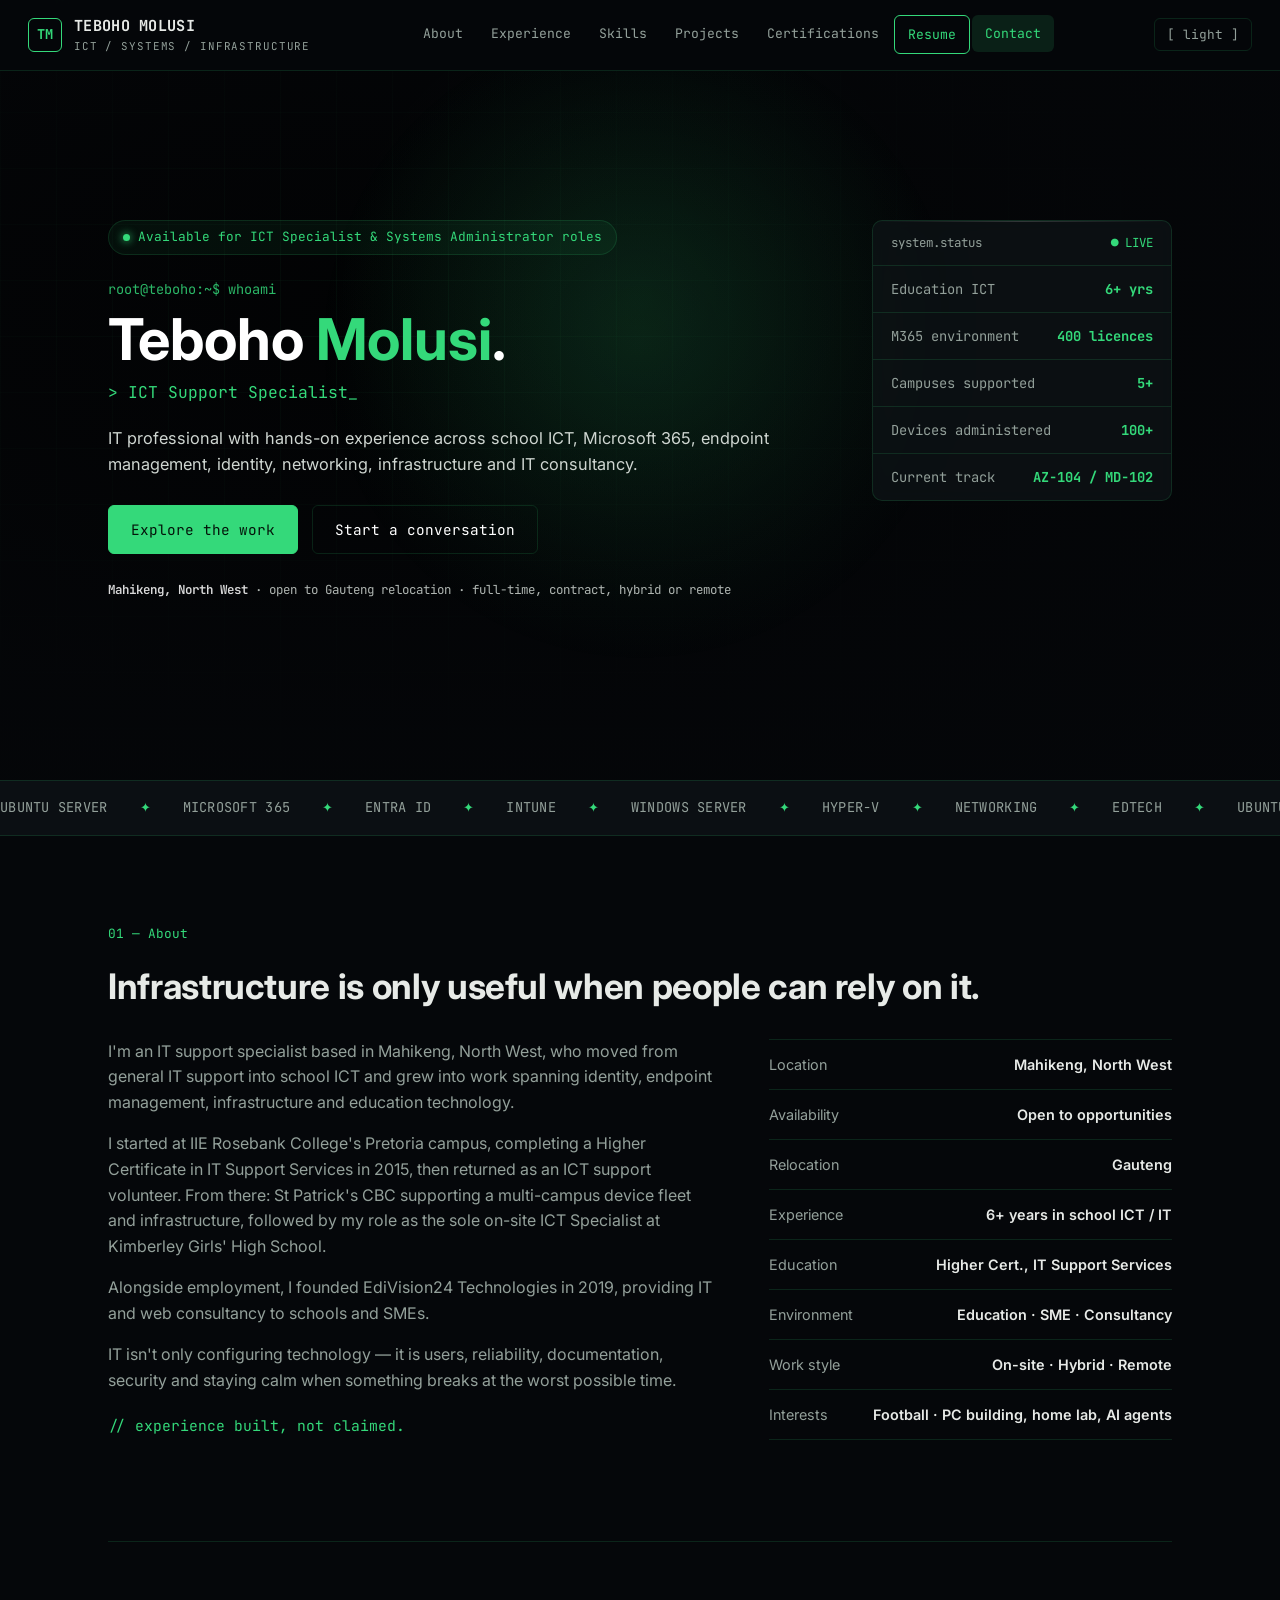
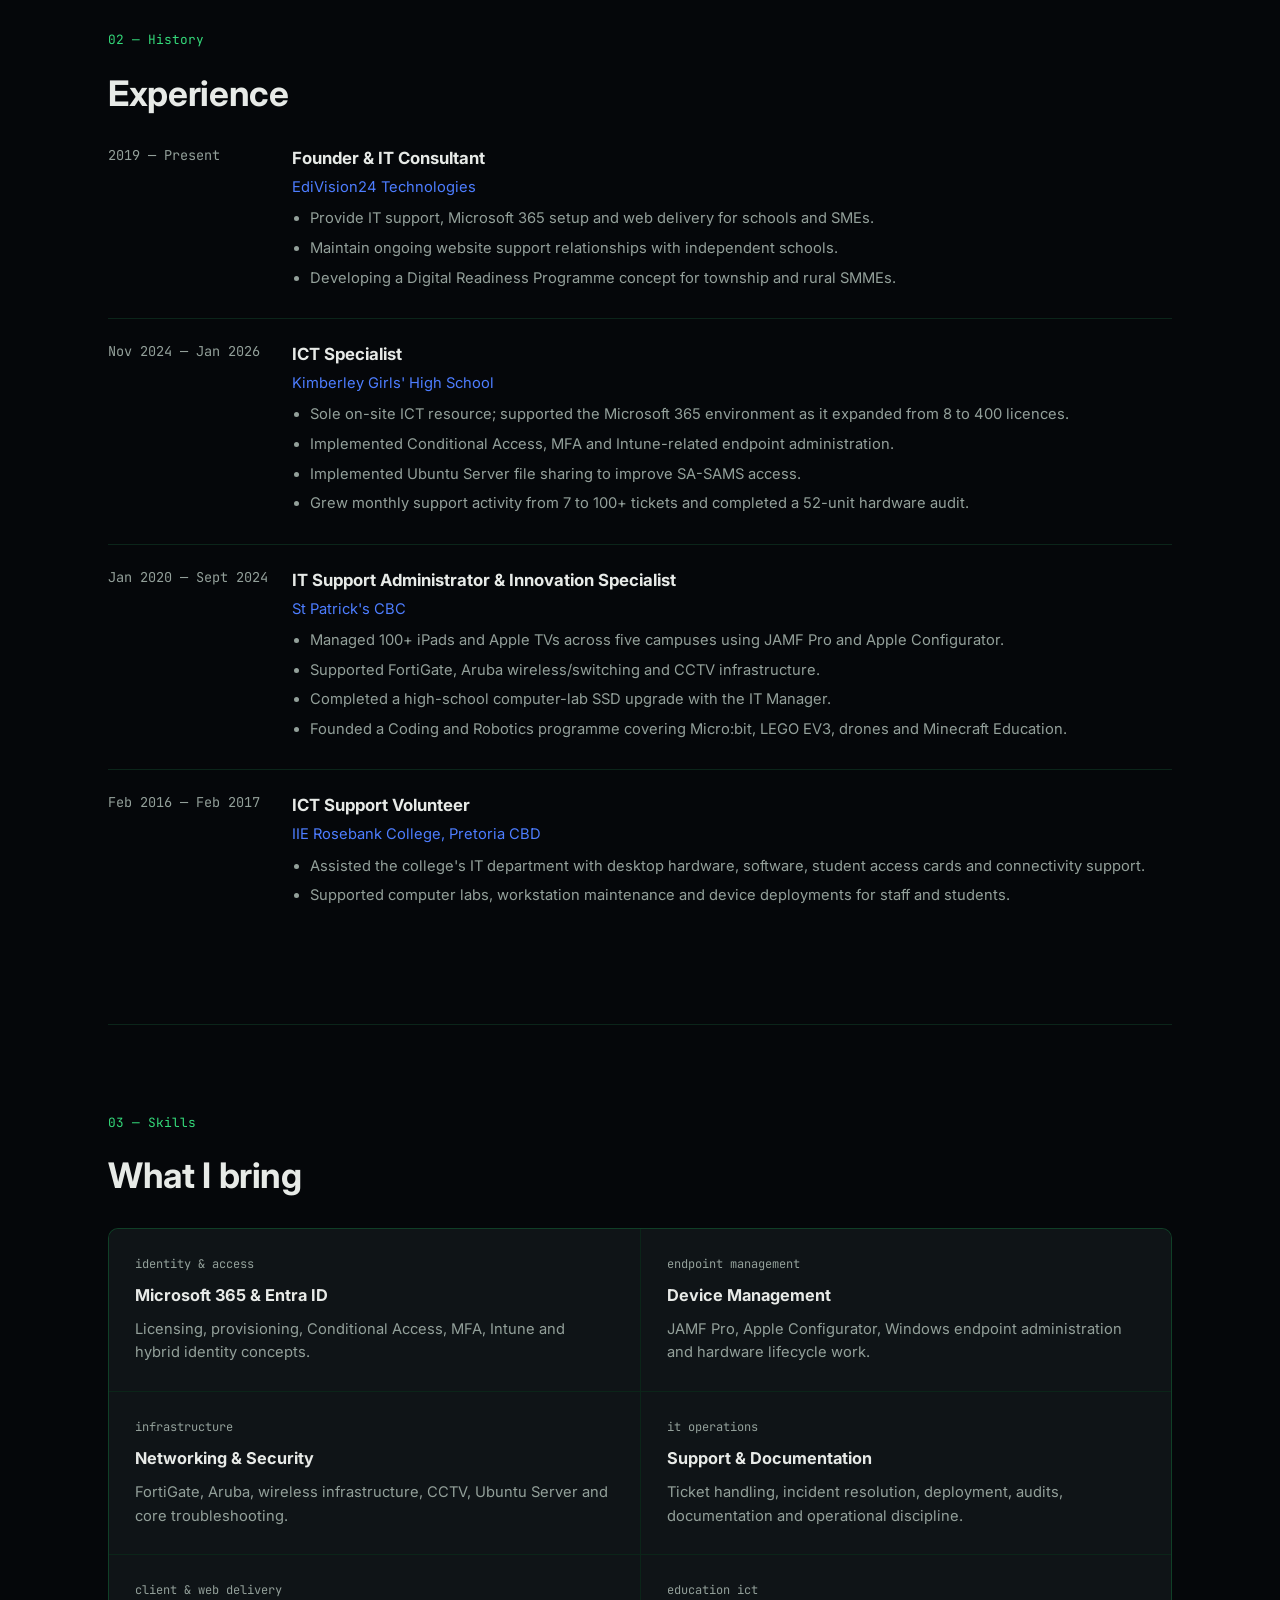
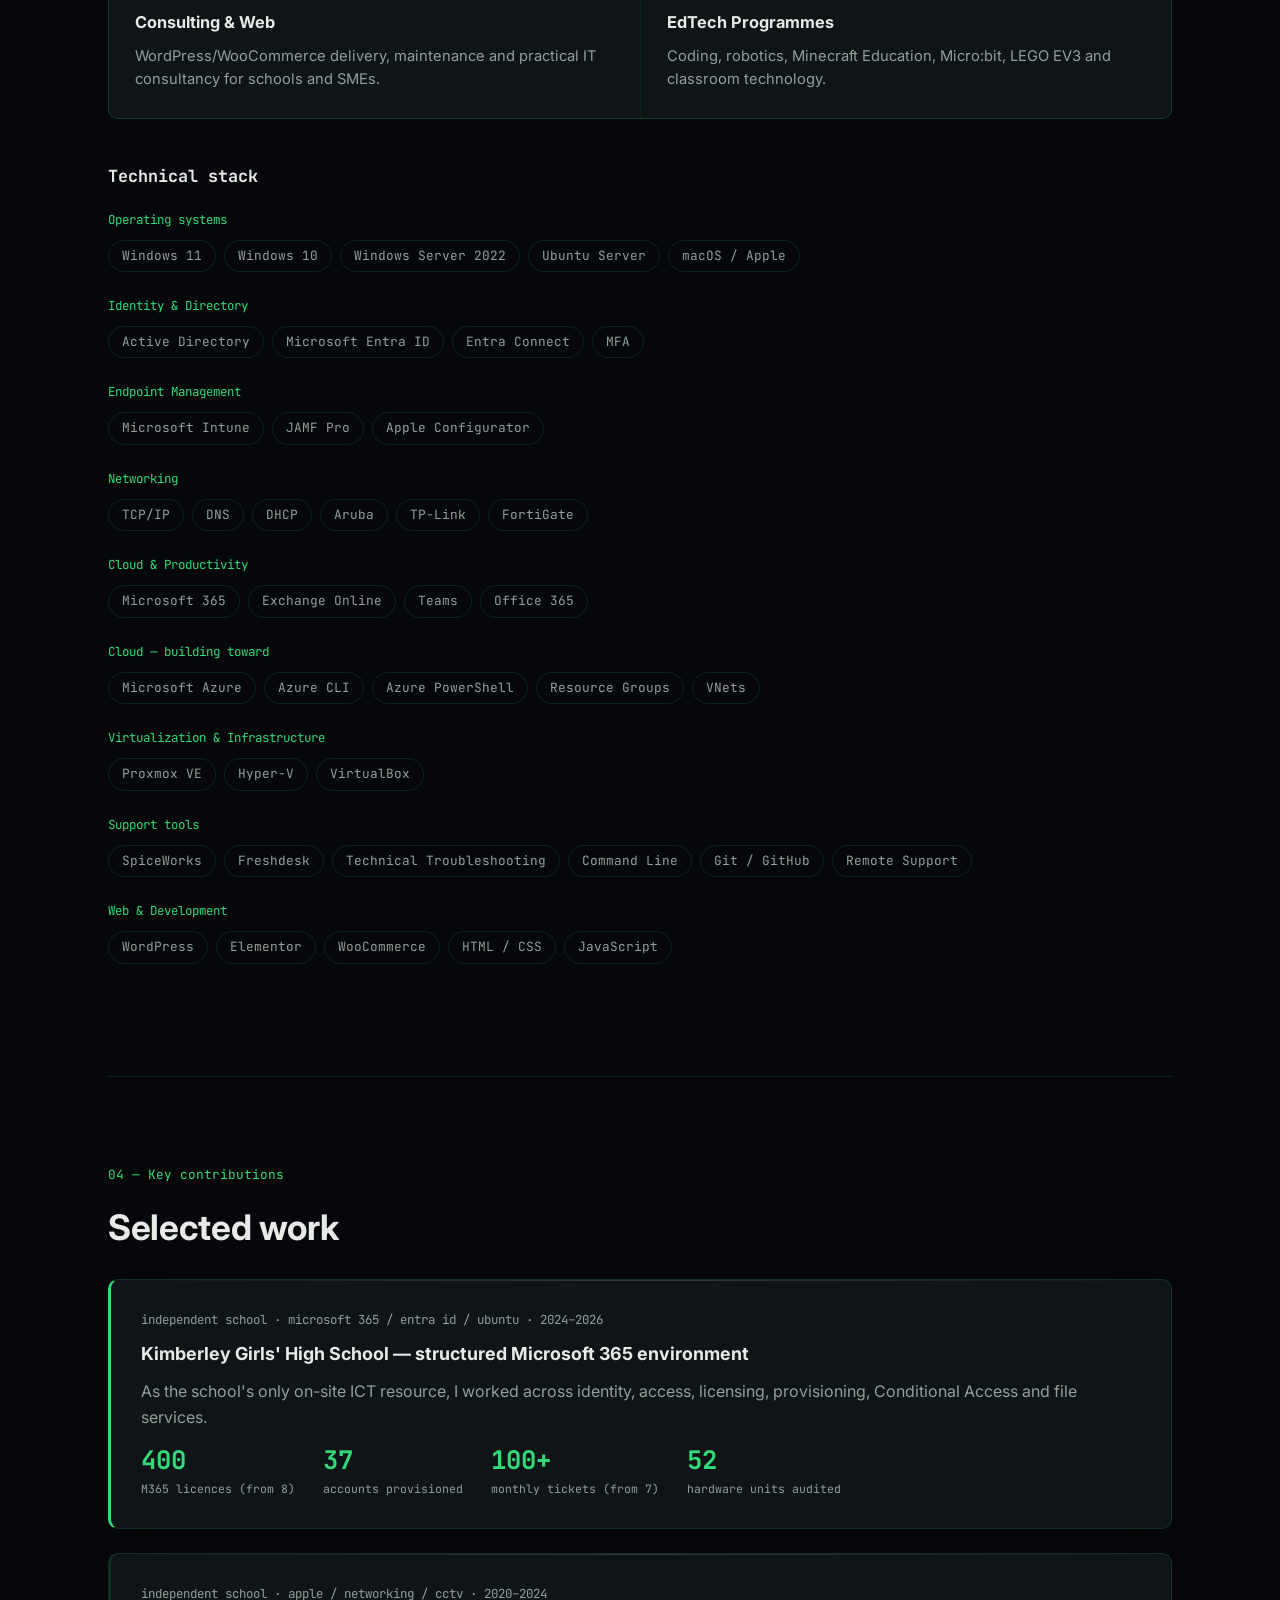
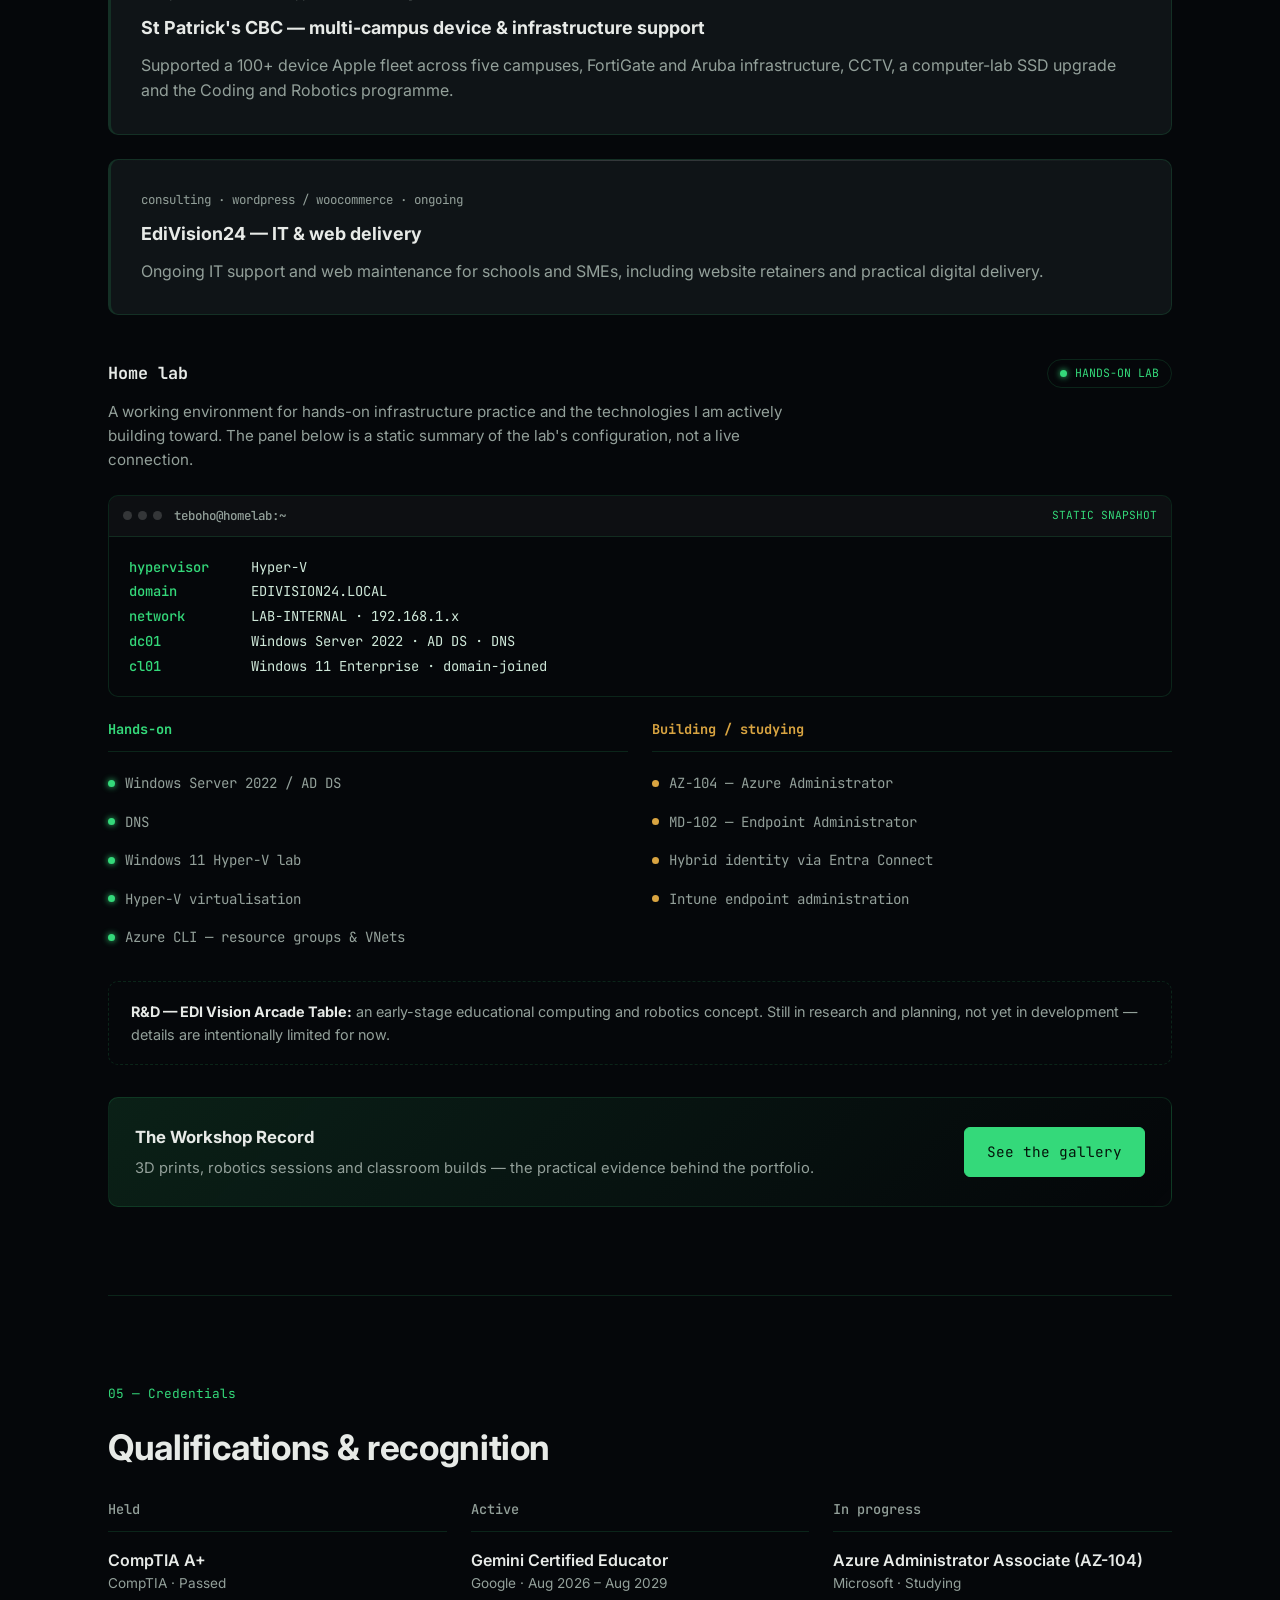
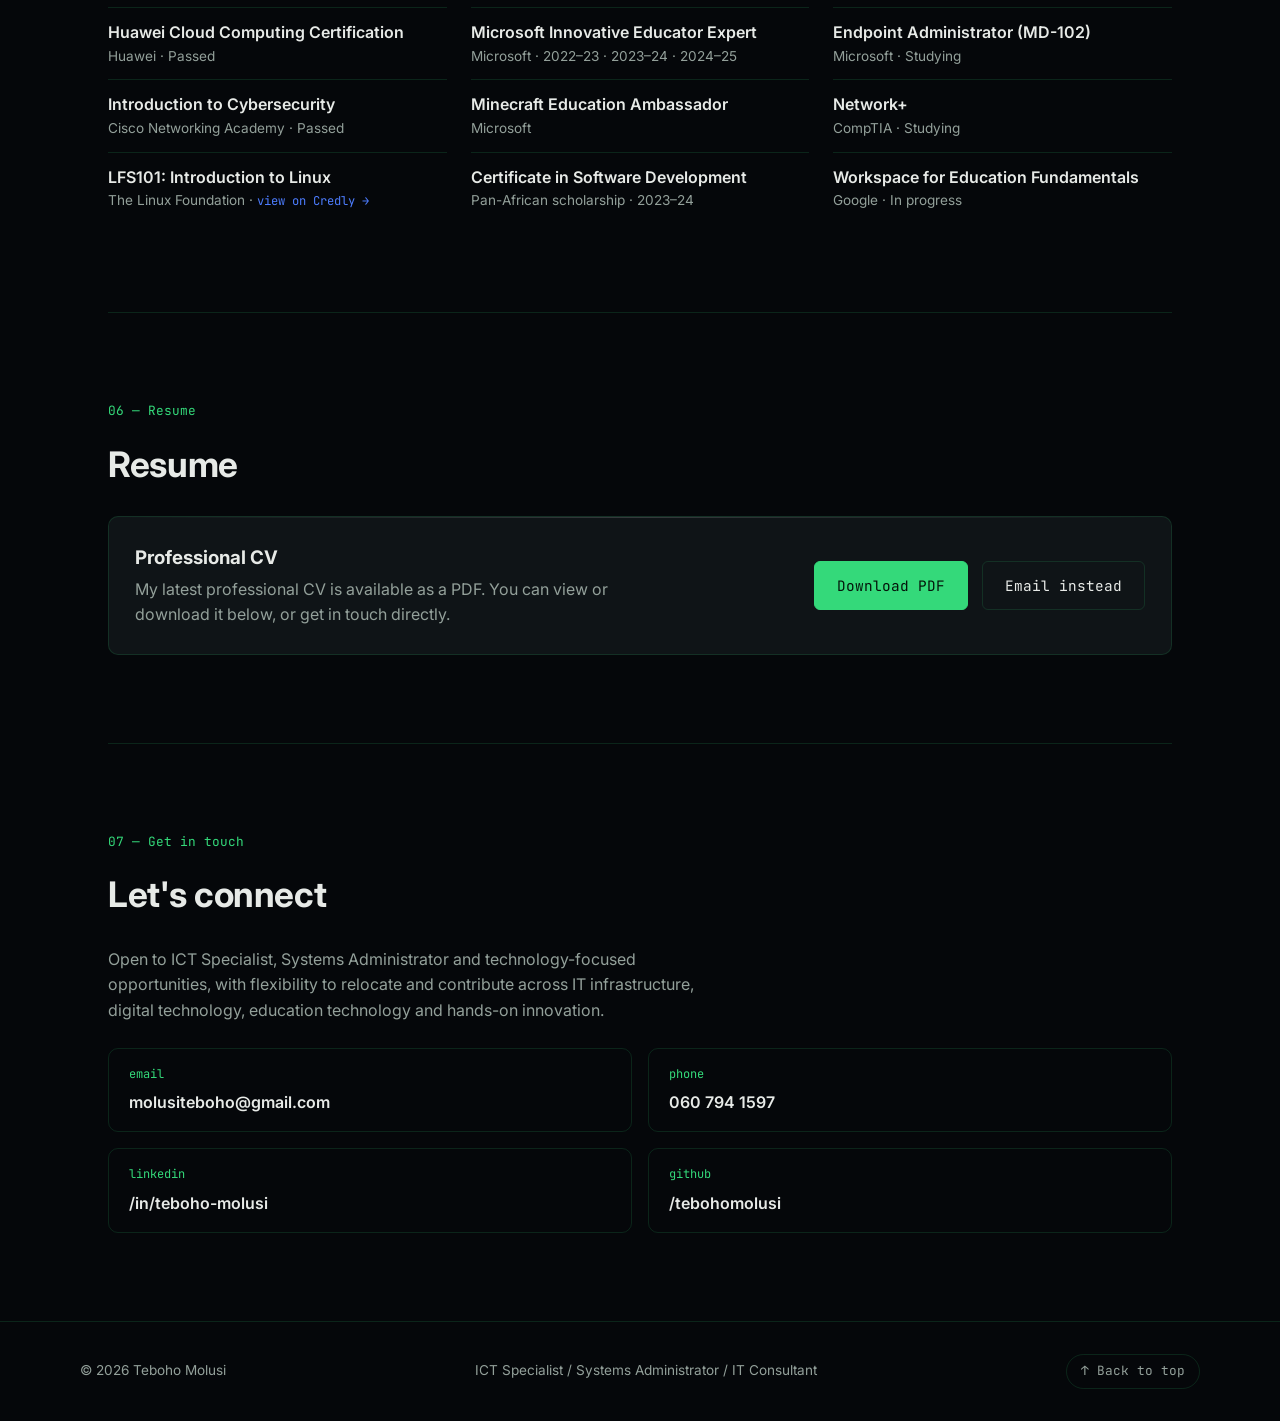
==== commit e262b1a9: "Add files via upload" ====
--- a/index.html
+++ b/index.html
@@ -20,7 +20,7 @@
 </head>
 <body>
 <a id="top"></a>
-<a class="skip-link" href="#main-content">Skip to content</a>
+<a class="skip-link" href="#main">Skip to content</a>
 <div class="cursor-glow" aria-hidden="true"></div>
 <header id="site-header">
   <div class="brand">
@@ -210,7 +210,7 @@
         <p><span>TCP/IP</span><span>DNS</span><span>DHCP</span><span>Aruba</span><span>TP-Link</span><span>FortiGate</span></p>
       </div>
       <div><label>Cloud &amp; Productivity</label>
-        <p><span>Microsoft 365</span><span>Exchange Online</span><span>Exchange Online</span><span>Teams</span><span>Office 365</span></p>
+        <p><span>Microsoft 365</span><span>Exchange Online</span><span>Teams</span><span>Office 365</span></p>
       </div>
       <div><label>Cloud — building toward</label>
         <p><span>Microsoft Azure</span><span>Azure CLI</span><span>Azure PowerShell</span><span>Resource Groups</span><span>VNets</span></p>
--- a/styles.css
+++ b/styles.css
@@ -132,7 +132,7 @@
   min-height: 100vh; min-height: min(100svh, 780px);
   background: var(--hero-bg); padding-top: var(--header-h); transition: background 0.4s ease;
 }
-#rain-canvas { position: absolute; inset: 0; width: 100%; height: 100%; display: block; }
+#rain-canvas { position: absolute; inset: 0; width: 100%; height: 100%; display: block; contain: paint; pointer-events: none; }
 .hero-grid {
   position: absolute; inset: 0; pointer-events: none; opacity: 0.5;
   background-image:
@@ -355,9 +355,45 @@
   background: linear-gradient(90deg, transparent, rgba(20,24,26,0.10), transparent);
 }
 
-@media (max-width: 800px) {
-  .about-grid, .cap-grid, .cred-cols, .contact-grid, .lab-cols { grid-template-columns: 1fr; }
-  .timeline-item { grid-template-columns: 1fr; }
-  .gallery-card { flex-direction: column; align-items: flex-start; }
-  .hero-inner { padding: 40px 0 60px; }
-}+/* =========================================================
+   MOBILE PERFORMANCE
+   Preserve the visual identity while reducing GPU/compositing
+   work on touch devices. Desktop effects remain unchanged.
+   ========================================================= */
+@media (hover: none) and (pointer: coarse) {
+  /* The mouse-following torch has no purpose on touch screens. */
+  .cursor-glow { display: none; }
+
+  /* Avoid expensive blur/compositing while the page scrolls. */
+  #site-header, #site-header.is-faded {
+    backdrop-filter: none;
+    -webkit-backdrop-filter: none;
+    background: rgba(5, 7, 10, 0.97);
+  }
+  html[data-theme="light"] #site-header,
+  html[data-theme="light"] #site-header.is-faded {
+    background: rgba(247, 248, 246, 0.97);
+  }
+
+  .stat-card {
+    backdrop-filter: none;
+    -webkit-backdrop-filter: none;
+    background: rgba(15, 20, 23, 0.94);
+  }
+  html[data-theme="light"] .stat-card {
+    background: rgba(255, 255, 255, 0.95);
+  }
+
+  /* Keep the grid, but make it cheaper to composite. */
+  .hero-grid { opacity: 0.25; }
+
+  /* The Matrix provides the hero movement on mobile. */
+  .hero-glow { display: none; }
+
+  /* Keep the ribbon alive, but reduce its animation work. */
+  .ribbon-track { animation-duration: 65s; }
+}
+
+@media (max-width: 700px) {
+  .hero { min-height: 100svh; }
+}
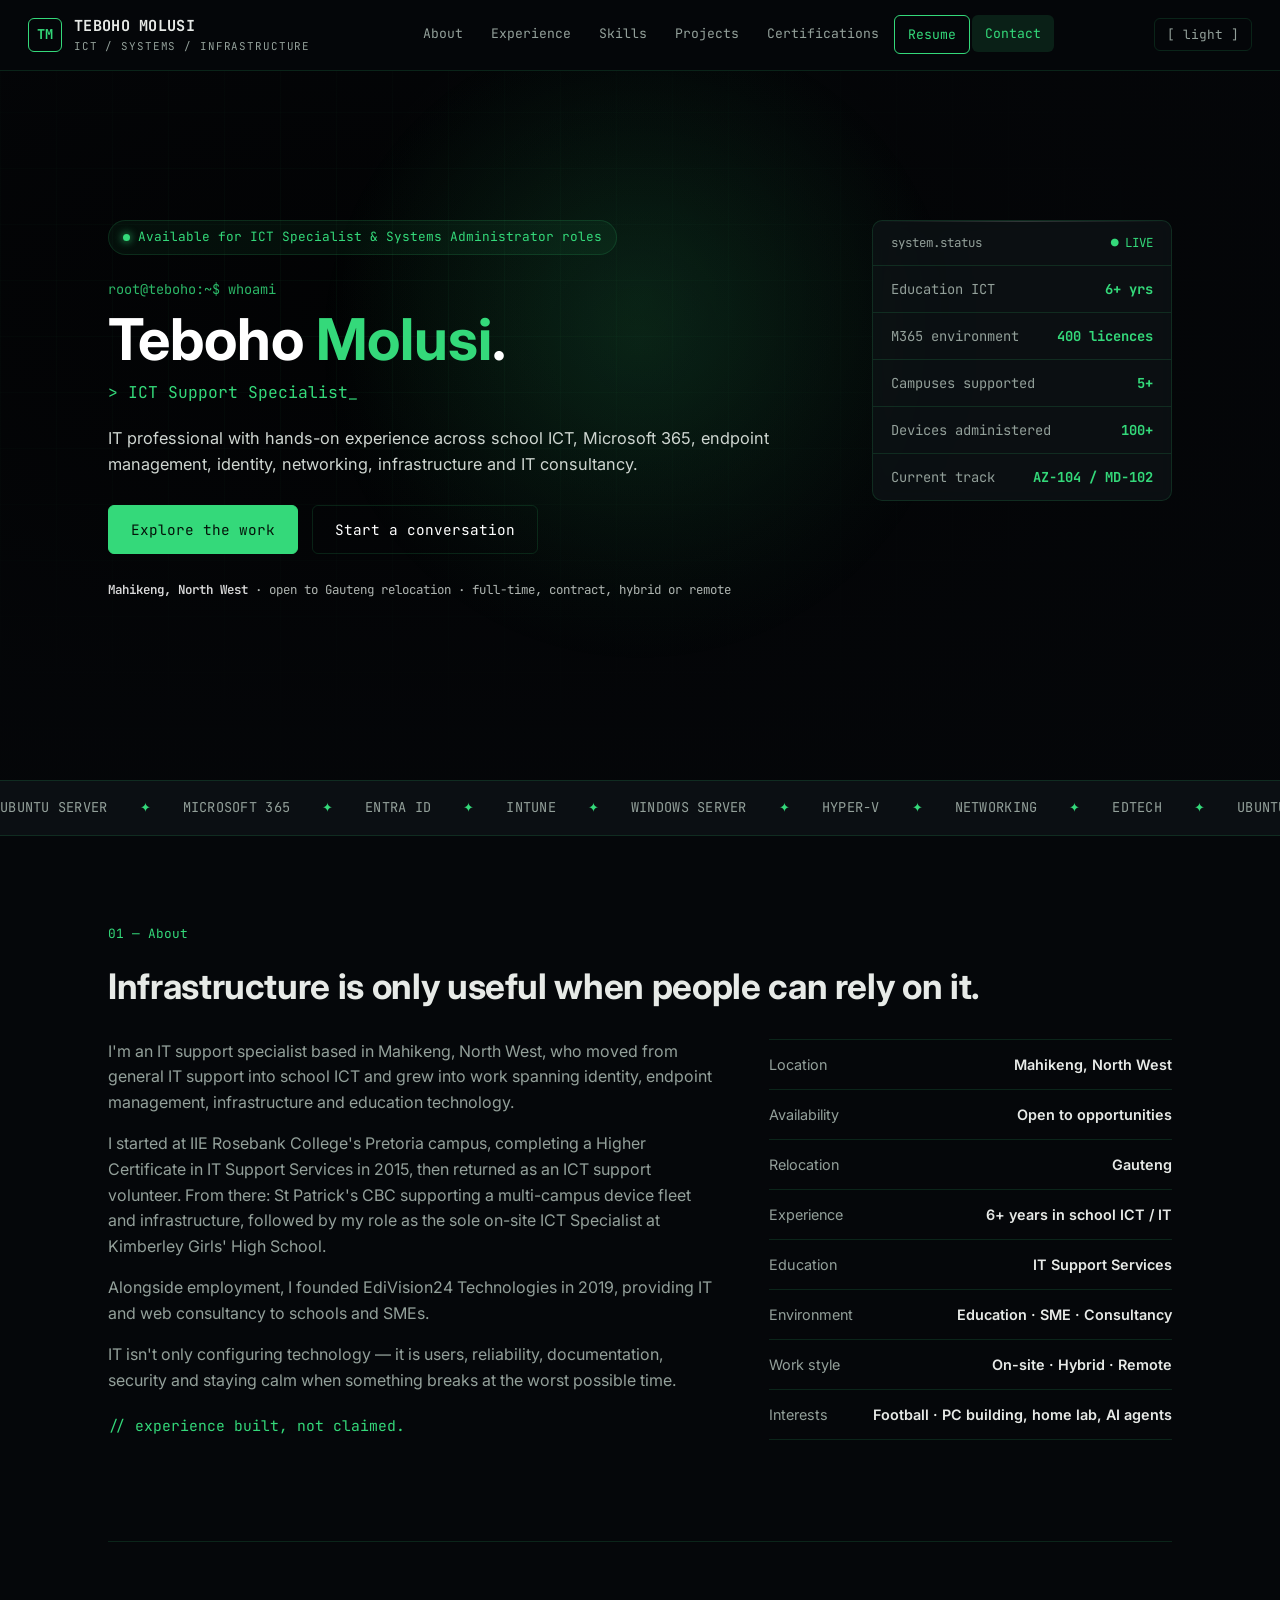
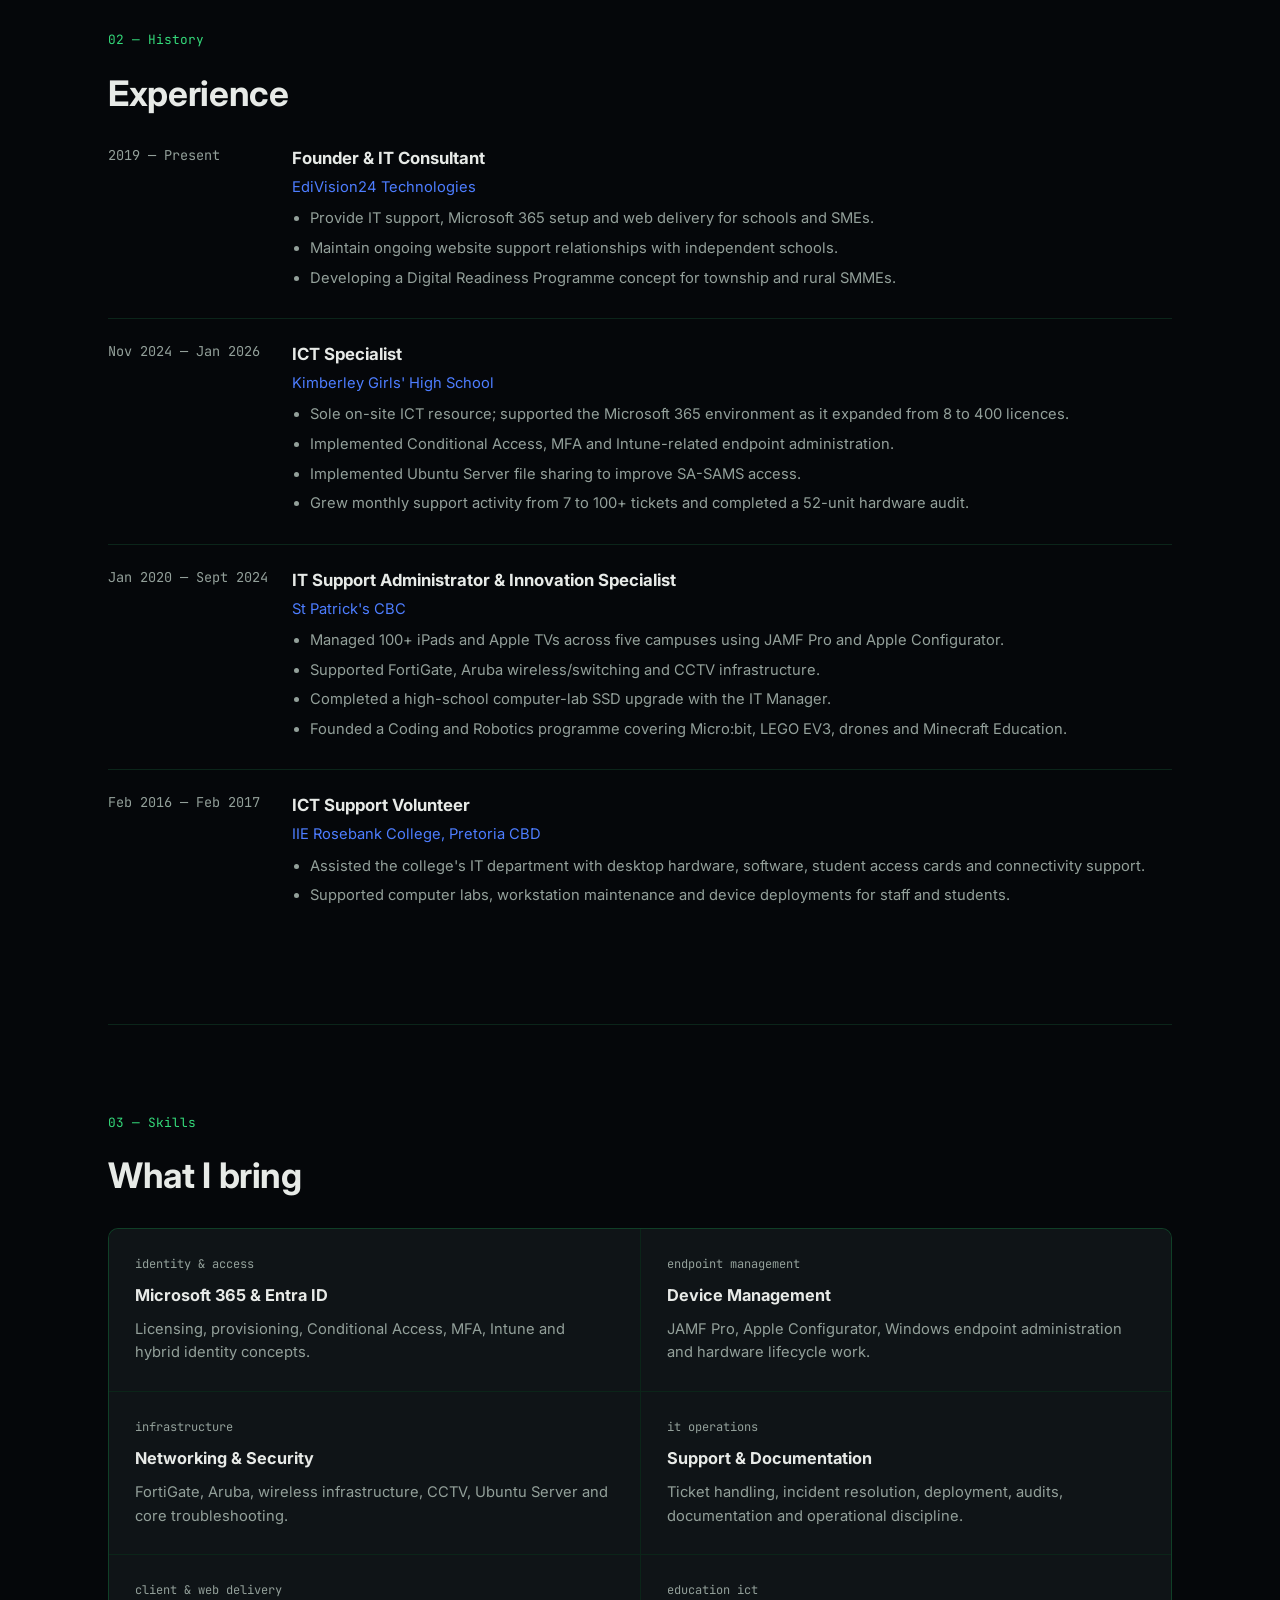
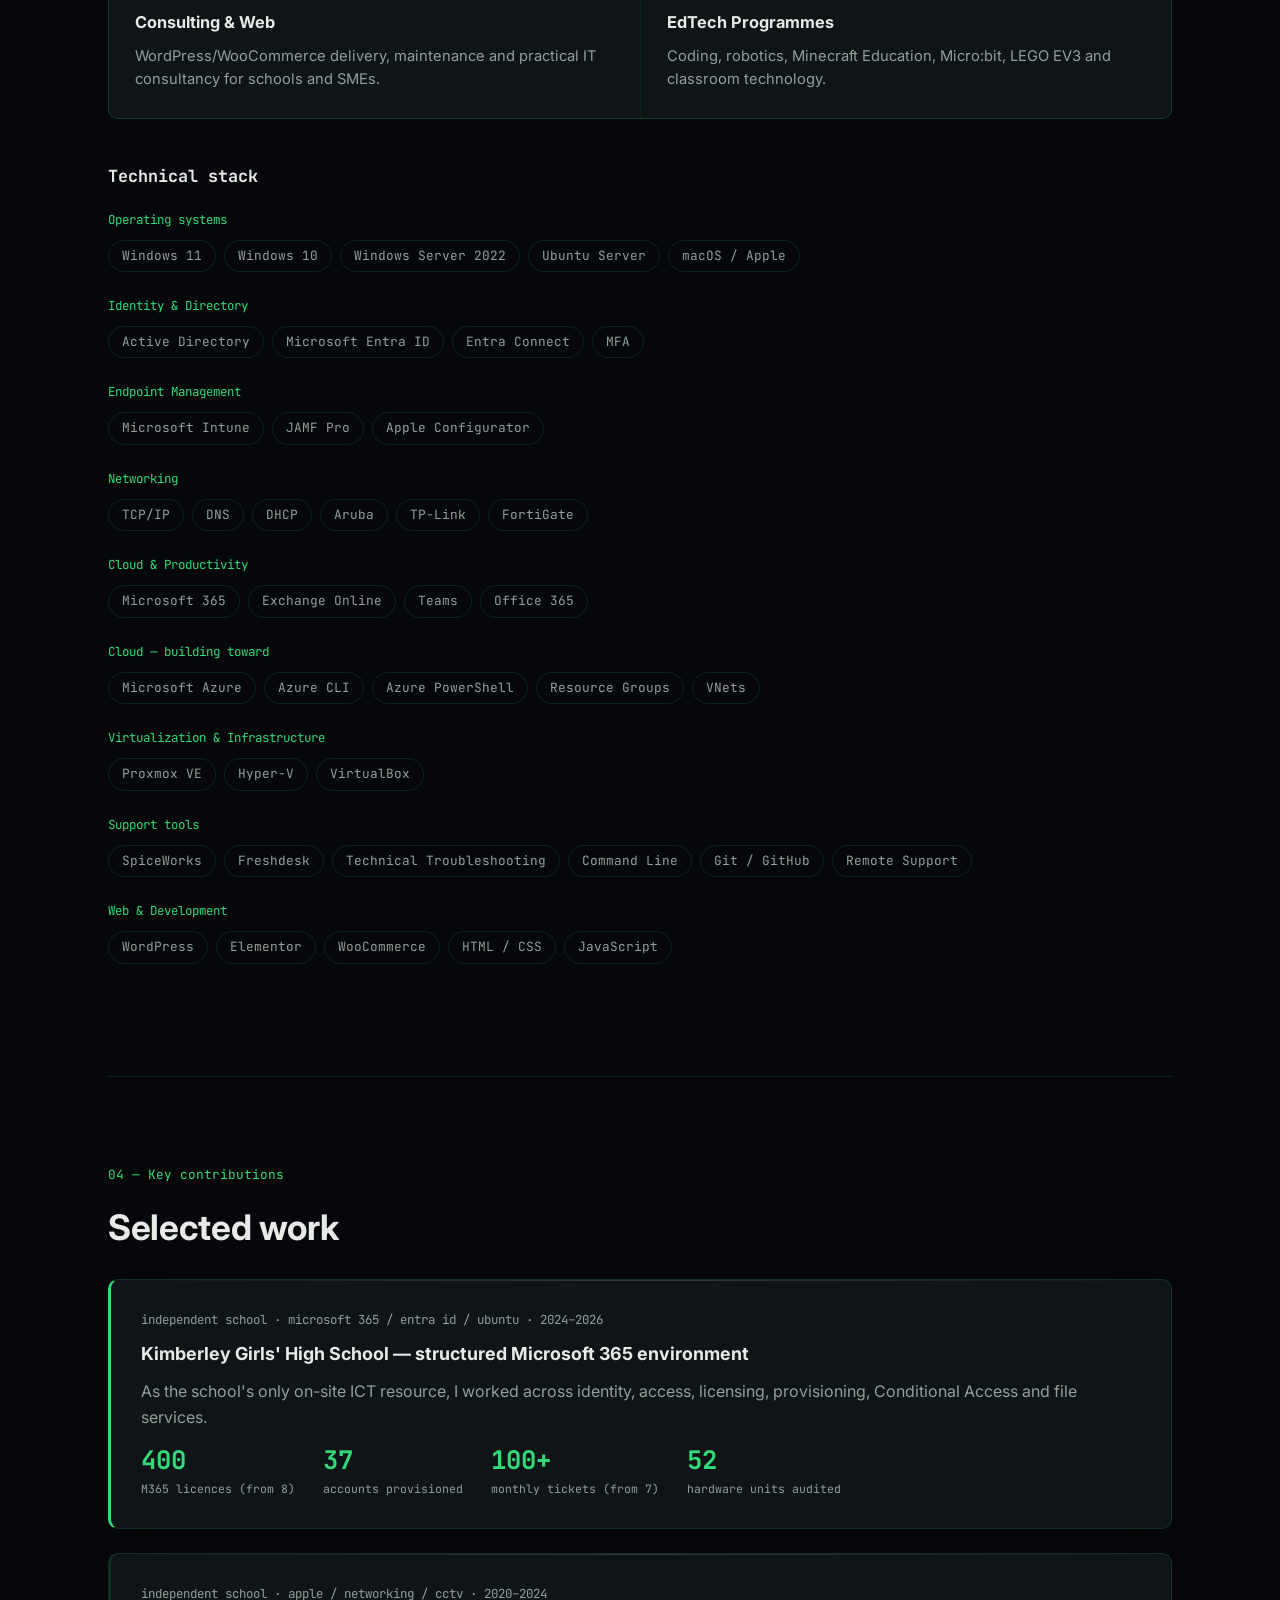
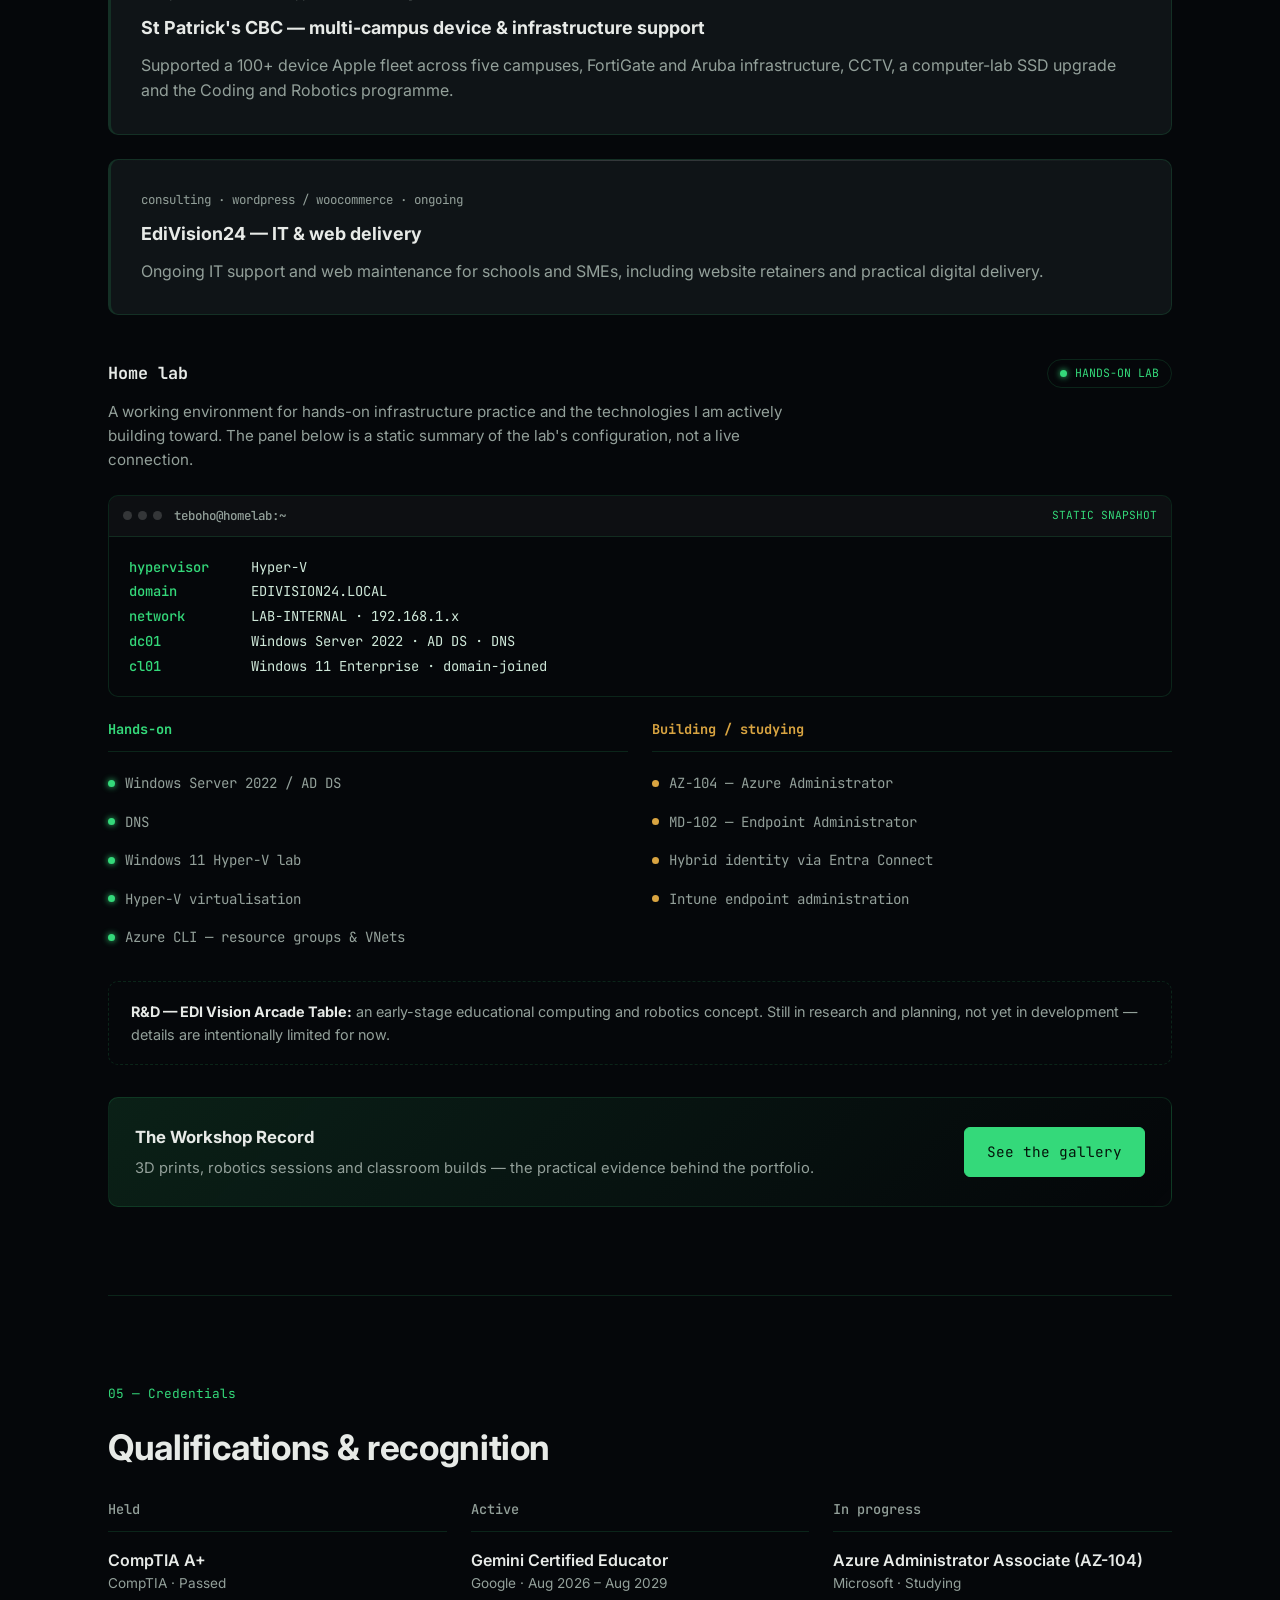
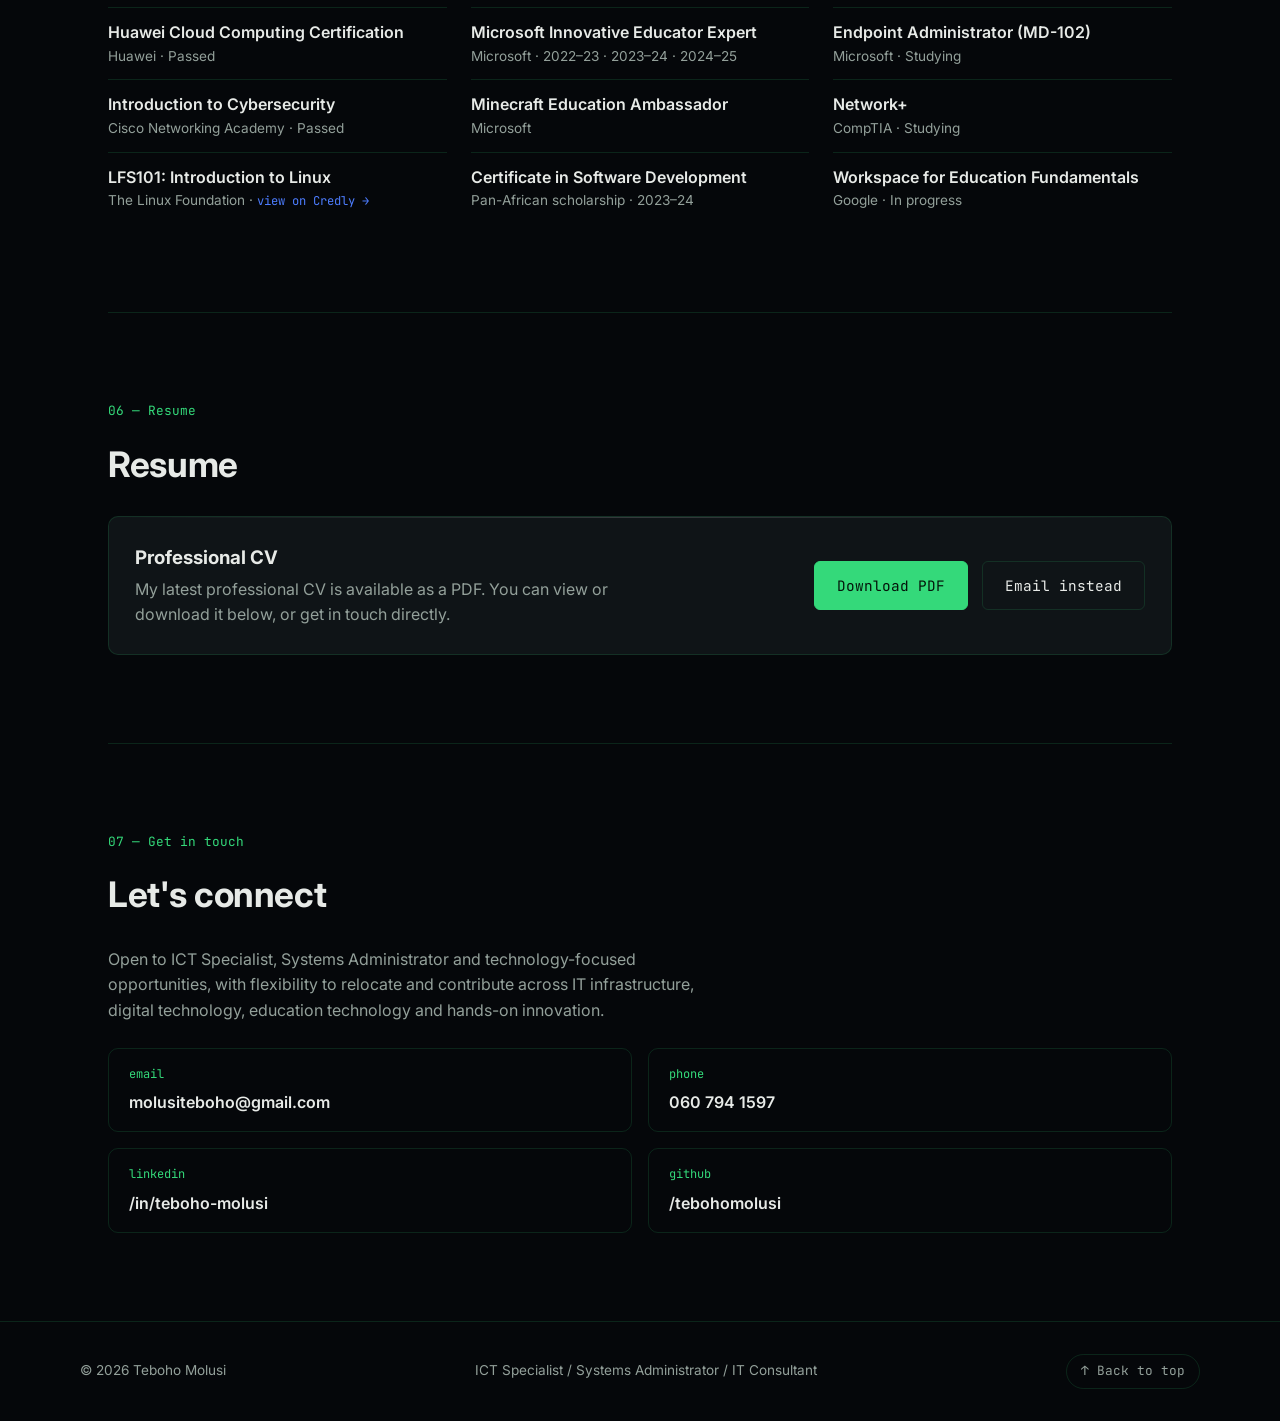
==== commit 1c1c6014: "Add files via upload" ====
--- a/index.html
+++ b/index.html
@@ -16,7 +16,7 @@
     document.documentElement.classList.add('js');
   } catch (e) {}
 </script>
-<link rel="stylesheet" href="styles.css">
+<link rel="stylesheet" href="style.css">
 </head>
 <body>
 <a id="top"></a>
@@ -101,7 +101,7 @@
         <div><span>Availability</span><strong>Open to opportunities</strong></div>
         <div><span>Relocation</span><strong>Gauteng</strong></div>
         <div><span>Experience</span><strong>6+ years in school ICT / IT</strong></div>
-        <div><span>Education</span><strong>Higher Cert., IT Support Services</strong></div>
+        <div><span>Education</span><strong>IT Support Services</strong></div>
         <div><span>Environment</span><strong>Education · SME · Consultancy</strong></div>
         <div><span>Work style</span><strong>On-site · Hybrid · Remote</strong></div>
         <div><span>Interests</span><strong>Football · PC building, home lab, AI agents</strong></div>
--- a/style.css
+++ b/style.css
@@ -0,0 +1,409 @@
+:root {
+  --bg: #05070a;
+  --bg-soft: #0b0f13;
+  --panel: #0f1417;
+  --line: rgba(52, 217, 122, 0.14);
+  --text: #e7eae7;
+  --text-dim: #93a09a;
+  --green: #34d97a;
+  --green-soft: rgba(52, 217, 122, 0.12);
+  --amber: #d9a441;
+  --blue: #4d7dff;
+  --radius: 10px;
+  --mono: 'JetBrains Mono', ui-monospace, SFMono-Regular, monospace;
+  --sans: 'Inter', -apple-system, BlinkMacSystemFont, sans-serif;
+  --header-h: 64px;
+
+  /* hero, theme-aware */
+  --hero-bg: #000000;
+  --hero-text: #ffffff;
+  --hero-text-dim: #cfd6d1;
+  --hero-scrim-1: rgba(5,7,10,0.35);
+  --hero-scrim-2: rgba(5,7,10,0.78);
+  --hero-scrim-3: rgba(5,7,10,0.93);
+  --rain-trail: rgba(0,0,0,0.16);
+  --rain-green: rgba(52,217,122,0.55);
+  --rain-blue: rgba(77,125,255,0.55);
+
+  /* spacing system */
+  --content-width: 1120px;
+  --page-padding: 28px;
+  --section-space: 88px;
+  --card-padding: 26px;
+  --content-gap: 24px;
+}
+
+html[data-theme="light"] {
+  --bg: #f7f8f6;
+  --bg-soft: #eef0ec;
+  --panel: #ffffff;
+  --line: rgba(36, 85, 199, 0.14);
+  --text: #14181a;
+  --text-dim: #565f5a;
+  --green: #1a9e56;
+  --green-soft: rgba(26, 158, 86, 0.1);
+  --amber: #a66d1e;
+  --blue: #2455c7;
+
+  --hero-bg: #eef1ec;
+  --hero-text: #14181a;
+  --hero-text-dim: #4c5750;
+  --hero-scrim-1: rgba(238,241,236,0.25);
+  --hero-scrim-2: rgba(238,241,236,0.7);
+  --hero-scrim-3: rgba(238,241,236,0.92);
+  --rain-trail: rgba(238,241,236,0.18);
+  --rain-green: rgba(26,158,86,0.45);
+  --rain-blue: rgba(36,85,199,0.45);
+}
+
+@media (max-width: 700px) {
+  :root { --page-padding: 18px; --section-space: 64px; --card-padding: 20px; }
+}
+
+* { box-sizing: border-box; }
+html { scroll-behavior: smooth; scroll-padding-top: var(--header-h); }
+body {
+  margin: 0; background: var(--bg); color: var(--text);
+  font-family: var(--sans); line-height: 1.6; -webkit-font-smoothing: antialiased; overflow-x: hidden;
+}
+a { color: var(--blue); text-decoration: none; }
+.wrap { max-width: var(--content-width); margin: 0 auto; padding: 0 var(--page-padding); }
+
+.skip-link { position: absolute; left: -9999px; top: 0; z-index: 100; background: var(--green); color: #04140a;
+  padding: 10px 16px; border-radius: 0 0 6px 0; font-family: var(--mono); font-size: 0.85rem; }
+.skip-link:focus { left: 0; }
+:focus-visible { outline: 2px solid var(--green); outline-offset: 2px; }
+
+/* ---------- Header ---------- */
+#site-header {
+  position: fixed; top: 0; left: 0; right: 0; z-index: 50;
+  display: flex; align-items: center; justify-content: space-between;
+  padding: 14px var(--page-padding);
+  background: rgba(5, 7, 10, 0.92);
+  border-bottom: 1px solid var(--line);
+  backdrop-filter: blur(10px);
+  transition: background 0.35s ease, border-color 0.35s ease, box-shadow 0.35s ease;
+}
+html[data-theme="light"] #site-header { background: rgba(247, 248, 246, 0.92); }
+#site-header.is-faded { background: rgba(5, 7, 10, 0.35); box-shadow: none; }
+html[data-theme="light"] #site-header.is-faded { background: rgba(247, 248, 246, 0.4); }
+
+.brand { display: flex; align-items: center; gap: 12px; }
+.brand .mark {
+  width: 34px; height: 34px; border: 1px solid var(--green); border-radius: 6px;
+  display: flex; align-items: center; justify-content: center;
+  font-family: var(--mono); font-weight: 700; color: var(--green); font-size: 0.85rem;
+}
+.brand .name { font-family: var(--mono); font-weight: 700; font-size: 0.95rem; letter-spacing: 0.02em; }
+.brand .tagline { font-family: var(--mono); font-size: 0.68rem; color: var(--text-dim); letter-spacing: 0.08em; }
+
+#site-nav ul { list-style: none; display: flex; gap: 2px; margin: 0; padding: 0; }
+#site-nav a {
+  font-family: var(--mono); font-size: 0.82rem; color: var(--text-dim);
+  padding: 8px 13px; border-radius: 6px; display: inline-block; white-space: nowrap;
+  transition: color 0.25s ease, background 0.25s ease;
+}
+#site-nav a:hover, #site-nav a.nav-active { color: var(--green); background: var(--green-soft); }
+#site-nav a.resume-link { color: var(--green); border: 1px solid var(--green); }
+#site-nav a.resume-link:hover { background: var(--green); color: #04140a; }
+
+.header-right { display: flex; align-items: center; gap: 8px; }
+#theme-toggle, #nav-toggle {
+  font-family: var(--mono); border: 1px solid var(--line); background: transparent;
+  color: var(--text-dim); cursor: pointer; padding: 7px 12px; font-size: 0.8rem; border-radius: 6px;
+}
+#theme-toggle:hover, #nav-toggle:hover { color: var(--green); border-color: var(--green); }
+#nav-toggle { display: none; line-height: 1; }
+
+@media (max-width: 880px) {
+  #site-nav { position: fixed; top: var(--header-h); left: 0; right: 0; background: var(--bg);
+    border-bottom: 1px solid var(--line); flex-direction: column; padding: 10px var(--page-padding) 20px;
+    transform: translateY(-140%); transition: transform 0.3s ease; }
+  #site-nav.open { transform: translateY(0); }
+  #site-nav ul { flex-direction: column; gap: 2px; }
+  #site-nav a { padding: 12px 14px; }
+  #nav-toggle { display: inline-flex; align-items: center; justify-content: center; }
+  .brand .tagline { display: none; }
+}
+
+/* ---------- Hero (theme-aware) ---------- */
+.hero {
+  position: relative; overflow: hidden; display: flex; align-items: center;
+  min-height: 100vh; min-height: 100svh;
+  background: var(--hero-bg); padding-top: var(--header-h); transition: background 0.4s ease;
+}
+/* The 780px ceiling is a desktop-only refinement (keeps the hero from
+   looking oversized on very tall monitors). It must never apply below
+   that width — content easily exceeds 780px there, and overflow:hidden
+   + align-items:center would silently clip the top of the hero (name,
+   headline, buttons) instead of just centering it. Gated on min-width,
+   not on (hover:none)/(pointer:coarse) or svh support, since not every
+   mobile browser or in-app webview reliably supports those. */
+@media (min-width: 901px) {
+  .hero { min-height: min(100svh, 780px); }
+}
+#rain-canvas { position: absolute; inset: 0; width: 100%; height: 100%; display: block; contain: paint; pointer-events: none; }
+.hero-grid {
+  position: absolute; inset: 0; pointer-events: none; opacity: 0.5;
+  background-image:
+    linear-gradient(var(--line) 1px, transparent 1px),
+    linear-gradient(90deg, var(--line) 1px, transparent 1px);
+  background-size: 56px 56px;
+  -webkit-mask-image: radial-gradient(ellipse at 30% 40%, #000 0%, transparent 75%);
+          mask-image: radial-gradient(ellipse at 30% 40%, #000 0%, transparent 75%);
+}
+.hero-glow {
+  position: absolute; inset: 0; pointer-events: none; z-index: 1;
+  background: radial-gradient(circle 420px at var(--mx, 50%) var(--my, 38%), rgba(52,217,122,0.12), transparent 72%);
+}
+html[data-theme="light"] .hero-glow { background: radial-gradient(circle 420px at var(--mx, 50%) var(--my, 38%), rgba(26,158,86,0.16), transparent 72%); }
+.hero-scrim {
+  position: absolute; inset: 0; z-index: 1;
+  background: radial-gradient(ellipse at 30% 40%, var(--hero-scrim-1) 0%, var(--hero-scrim-2) 60%, var(--hero-scrim-3) 100%);
+  transition: background 0.4s ease;
+}
+.hero-layout {
+  position: relative; z-index: 2; width: 100%;
+  padding-top: 56px; padding-bottom: 80px;
+  display: flex; align-items: flex-start; justify-content: space-between; gap: 48px; flex-wrap: wrap;
+}
+.hero-copy { max-width: 680px; flex: 1 1 420px; }
+.badge {
+  display: inline-flex; align-items: center; gap: 8px; font-family: var(--mono); font-size: 0.8rem;
+  color: var(--green); border: 1px solid var(--line); background: rgba(52,217,122,0.06);
+  padding: 6px 14px; border-radius: 999px; margin-bottom: 24px;
+}
+.badge .dot { width: 7px; height: 7px; border-radius: 50%; background: var(--green); box-shadow: 0 0 8px var(--green); flex-shrink: 0; }
+.prompt-line { font-family: var(--mono); font-size: 0.85rem; color: var(--green); margin: 0 0 8px; opacity: 0.85; }
+.hero h1 { font-family: var(--sans); font-weight: 700; font-size: clamp(2.4rem, 6vw, 3.6rem); line-height: 1.08; margin: 0 0 8px; color: var(--hero-text); }
+.hero h1 span { color: var(--green); }
+.typing-line { font-family: var(--mono); font-size: 1.02rem; color: var(--green); min-height: 1.6em; margin: 0 0 20px; }
+.hero .pitch { font-size: 1.02rem; color: var(--hero-text-dim); margin: 0 0 28px; }
+.cta-row { display: flex; gap: 14px; flex-wrap: wrap; }
+.hero .cta-row { margin-bottom: 26px; }
+.btn {
+  font-family: var(--mono); font-size: 0.9rem; padding: 12px 22px; border-radius: 6px; display: inline-block;
+  border: 1px solid var(--line); cursor: pointer; transition: transform 0.15s ease, border-color 0.2s ease;
+}
+.btn:hover { transform: translateY(-2px); }
+.btn-primary { background: var(--green); color: #04140a; border-color: var(--green); }
+.btn-ghost { background: transparent; color: var(--text); }
+.hero .btn-ghost { color: var(--hero-text); }
+.btn-ghost:hover { border-color: var(--green); color: var(--green); }
+.location-line { font-family: var(--mono); font-size: 0.78rem; color: var(--hero-text-dim); opacity: 0.85; margin: 0; }
+.location-line strong { color: var(--hero-text); font-weight: 600; }
+
+.stat-card {
+  flex: 0 0 300px; width: 300px; border: 1px solid var(--line); border-radius: var(--radius);
+  background: rgba(15, 20, 23, 0.7); backdrop-filter: blur(8px); overflow: hidden;
+}
+html[data-theme="light"] .stat-card { background: rgba(255,255,255,0.8); }
+.stat-head { display: flex; justify-content: space-between; align-items: center; padding: 12px 18px;
+  font-family: var(--mono); font-size: 0.78rem; color: var(--text-dim); border-bottom: 1px solid var(--line); }
+.stat-head .live { color: var(--green); }
+.stat-row { display: flex; justify-content: space-between; gap: 12px; padding: 12px 18px; font-family: var(--mono); font-size: 0.86rem; border-bottom: 1px solid var(--line); color: var(--text); }
+.stat-row:last-child { border-bottom: none; }
+.stat-row > span:first-child { color: var(--text-dim); }
+.stat-row strong { color: var(--green); font-weight: 700; text-align: right; }
+@media (max-width: 700px) { .stat-card { flex: 1 1 100%; width: 100%; } .hero-layout { padding-top: 32px; padding-bottom: 56px; } }
+
+/* ---------- Tech ribbon ---------- */
+.tech-ribbon { position: relative; overflow: hidden; z-index: 4; border-top: 1px solid var(--line); border-bottom: 1px solid var(--line); background: var(--bg-soft); padding: 16px 0; }
+.ribbon-track { display: flex; align-items: center; gap: 32px; white-space: nowrap; width: max-content; animation: ribbon-scroll 44s linear infinite; will-change: transform; transform: translateZ(0); backface-visibility: hidden; }
+.ribbon-track span { font-family: var(--mono); font-size: 0.85rem; color: var(--text-dim); letter-spacing: 0.02em; }
+.ribbon-track i { font-style: normal; color: var(--green); font-size: 0.8rem; }
+@keyframes ribbon-scroll { from { transform: translateX(0); } to { transform: translateX(-50%); } }
+
+/* ---------- Sections ---------- */
+.section { padding: var(--section-space) 0; border-bottom: 1px solid var(--line); scroll-margin-top: var(--header-h); }
+.section:last-child { border-bottom: none; }
+.eyebrow { font-family: var(--mono); font-size: 0.8rem; color: var(--green); margin: 0 0 14px; }
+h2 { font-family: var(--sans); font-weight: 700; font-size: clamp(1.6rem, 3.2vw, 2.2rem); margin: 0 0 var(--content-gap); color: var(--text); letter-spacing: -0.01em; }
+h3.sub-head { font-family: var(--mono); font-size: 1.05rem; margin: calc(var(--section-space) * 0.5) 0 20px; color: var(--text); }
+
+.js .reveal { opacity: 0; transform: translateY(22px); transition: opacity 0.7s ease, transform 0.7s ease; }
+.js .reveal.is-visible { opacity: 1; transform: translateY(0); }
+
+/* About */
+.about-grid { display: grid; grid-template-columns: 1.5fr 1fr; gap: 56px; }
+.prose p { color: var(--text-dim); margin: 0 0 16px; }
+.prose p.philosophy { font-family: var(--mono); color: var(--green); font-size: 0.92rem; margin-top: 20px; }
+.fact-list { border-top: 1px solid var(--line); align-self: start; }
+.fact-list > div { display: flex; justify-content: space-between; gap: 16px; padding: 13px 0; border-bottom: 1px solid var(--line); font-size: 0.9rem; }
+.fact-list span { color: var(--text-dim); }
+.fact-list strong { color: var(--text); font-weight: 600; text-align: right; }
+
+/* Timeline */
+.timeline-item { display: grid; grid-template-columns: 160px 1fr; gap: var(--content-gap); padding: 22px 0; border-bottom: 1px solid var(--line); }
+.timeline-item:first-child { padding-top: 0; }
+.timeline-item:last-child { border-bottom: none; }
+.timeline-item time { font-family: var(--mono); font-size: 0.85rem; color: var(--text-dim); }
+.timeline-item h3 { margin: 0 0 4px; font-size: 1.05rem; }
+.timeline-item .org { color: var(--blue); font-size: 0.92rem; margin-bottom: 8px; display: block; }
+.timeline-item ul { margin: 8px 0 0; padding-left: 18px; color: var(--text-dim); font-size: 0.92rem; }
+.timeline-item li { margin-bottom: 6px; }
+
+/* Skills */
+.cap-grid { display: grid; grid-template-columns: 1fr 1fr; gap: 1px; background: var(--line); border: 1px solid var(--line); border-radius: var(--radius); overflow: hidden; }
+.cap-grid article { background: var(--panel); padding: var(--card-padding); }
+.cap-grid .tag { font-family: var(--mono); font-size: 0.75rem; color: var(--text-dim); display: block; margin-bottom: 8px; }
+.cap-grid h3 { margin: 0 0 10px; font-size: 1.02rem; }
+.cap-grid p { margin: 0; color: var(--text-dim); font-size: 0.92rem; }
+.stack > div { margin-bottom: var(--content-gap); }
+.stack label { font-family: var(--mono); font-size: 0.78rem; color: var(--green); display: block; margin-bottom: 10px; }
+.stack p { display: flex; flex-wrap: wrap; gap: 8px; margin: 0; }
+.stack span { font-family: var(--mono); font-size: 0.8rem; border: 1px solid var(--line); border-radius: 999px; padding: 5px 13px; color: var(--text-dim); }
+
+/* Case studies */
+.case-card {
+  border: 1px solid var(--line); border-left: 3px solid var(--line); border-radius: var(--radius);
+  padding: calc(var(--card-padding) + 4px); margin-bottom: var(--content-gap); background: var(--panel);
+}
+.case-card.featured { border-left-color: var(--green); box-shadow: 0 12px 30px -18px rgba(0,0,0,0.5); }
+.case-card .meta { font-family: var(--mono); font-size: 0.78rem; color: var(--text-dim); margin-bottom: 10px; }
+.case-card h3 { margin: 0 0 10px; font-size: 1.12rem; }
+.case-card p { color: var(--text-dim); margin: 0; }
+.metric-row { display: flex; flex-wrap: wrap; gap: 28px; margin-top: 18px; }
+.metric-row strong { display: block; font-family: var(--mono); font-size: 1.6rem; color: var(--green); line-height: 1; }
+.metric-row small { display: block; font-family: var(--mono); font-size: 0.72rem; color: var(--text-dim); margin-top: 6px; }
+
+/* Home lab */
+.lab-heading { display: flex; align-items: center; justify-content: space-between; gap: 16px; flex-wrap: wrap; margin-top: calc(var(--section-space) * 0.5); }
+.lab-heading h3.sub-head { margin: 0 0 20px; }
+.status-chip { display: inline-flex; align-items: center; gap: 8px; font-family: var(--mono); font-size: 0.72rem; color: var(--green); border: 1px solid var(--line); border-radius: 999px; padding: 4px 12px; margin-bottom: 20px; }
+.status-chip i { width: 7px; height: 7px; border-radius: 50%; background: var(--green); box-shadow: 0 0 6px var(--green); }
+.section-note { color: var(--text-dim); max-width: 68ch; margin: -8px 0 22px; font-size: 0.95rem; }
+
+.lab-terminal { border: 1px solid var(--line); border-radius: var(--radius); overflow: hidden; background: #05070a; font-family: var(--mono); font-size: 0.86rem; }
+html[data-theme="light"] .lab-terminal { background: #0d1210; }
+.terminal-head { display: flex; align-items: center; gap: 12px; padding: 10px 14px; background: rgba(255,255,255,0.03); border-bottom: 1px solid var(--line); color: #93a09a; font-size: 0.78rem; }
+.terminal-head strong { font-weight: 500; }
+.terminal-head > span:last-child { margin-left: auto; color: var(--green); font-size: 0.7rem; }
+.term-dots { display: flex; gap: 6px; }
+.term-dots i { width: 9px; height: 9px; border-radius: 50%; background: rgba(255,255,255,0.16); }
+.terminal-body { padding: 18px 20px; line-height: 1.8; }
+.terminal-body p { margin: 0; display: grid; grid-template-columns: 110px 1fr; gap: 12px; }
+.terminal-body b { color: var(--green); font-weight: 500; }
+.terminal-body span { color: #cfe8d9; }
+
+.lab-cols { display: grid; grid-template-columns: 1fr 1fr; gap: var(--content-gap); margin-top: 22px; }
+.lab-col h4 { font-family: var(--mono); font-size: 0.85rem; margin: 0 0 12px; padding-bottom: 10px; border-bottom: 1px solid var(--line); color: var(--green); }
+.lab-col.roadmap h4 { color: var(--amber); }
+.lab-col p { display: flex; align-items: center; gap: 10px; margin: 0; padding: 8px 0; font-family: var(--mono); font-size: 0.88rem; color: var(--text-dim); }
+.lab-col p i { width: 7px; height: 7px; border-radius: 50%; flex-shrink: 0; background: var(--green); box-shadow: 0 0 6px var(--green); }
+.lab-col.roadmap p i { background: var(--amber); box-shadow: none; }
+
+.rd-note { border: 1px dashed var(--line); border-radius: var(--radius); padding: 18px 22px; color: var(--text-dim); font-size: 0.9rem; margin-top: var(--content-gap); }
+.rd-note strong { color: var(--text); }
+.gallery-card {
+  display: flex; justify-content: space-between; align-items: center; gap: var(--content-gap);
+  border: 1px solid var(--line); border-radius: var(--radius); padding: var(--card-padding);
+  background: linear-gradient(135deg, var(--green-soft), transparent); margin-top: 32px;
+}
+.gallery-card h3 { margin: 0 0 6px; font-size: 1.05rem; }
+.gallery-card p { margin: 0; color: var(--text-dim); font-size: 0.92rem; }
+
+/* Credentials */
+.cred-cols { display: grid; grid-template-columns: repeat(3, 1fr); gap: var(--content-gap); }
+.cred-cols h3 { font-family: var(--mono); font-size: 0.85rem; font-weight: 500; color: var(--text-dim); margin: 0 0 4px; border-bottom: 1px solid var(--line); padding-bottom: 10px; }
+.cred-cols p { margin: 0; padding: 12px 0; border-bottom: 1px solid var(--line); }
+.cred-cols p:last-child { border-bottom: none; }
+.cred-cols b { display: block; font-weight: 600; }
+.cred-cols small { display: block; color: var(--text-dim); font-size: 0.85rem; }
+.cred-cols small a { font-family: var(--mono); font-size: 0.76rem; }
+
+/* Resume + contact */
+.resume-card { display: flex; justify-content: space-between; align-items: center; gap: var(--content-gap); flex-wrap: wrap;
+  border: 1px solid var(--line); border-radius: var(--radius); padding: var(--card-padding); background: var(--panel); }
+.resume-card h3 { margin: 0 0 4px; }
+.resume-card p { margin: 0; color: var(--text-dim); max-width: 50ch; }
+.contact-intro { color: var(--text-dim); max-width: 60ch; margin: 0; }
+.contact-grid { display: grid; grid-template-columns: 1fr 1fr; gap: 16px; margin-top: var(--content-gap); }
+.contact-grid a { display: block; border: 1px solid var(--line); border-radius: var(--radius); padding: 16px 20px; color: var(--text); transition: border-color 0.2s ease; }
+.contact-grid a:hover { border-color: var(--green); }
+.contact-grid span { display: block; font-family: var(--mono); font-size: 0.75rem; color: var(--green); margin-bottom: 6px; }
+.contact-grid strong { font-weight: 600; word-break: break-word; }
+
+footer { padding: 32px var(--page-padding); color: var(--text-dim); font-size: 0.85rem; border-top: 1px solid var(--line); }
+.footer-inner { max-width: var(--content-width); margin: 0 auto; display: flex; justify-content: space-between; align-items: center; gap: 16px; flex-wrap: wrap; }
+.back-top { font-family: var(--mono); font-size: 0.8rem; color: var(--text-dim); border: 1px solid var(--line); border-radius: 999px; padding: 6px 14px; transition: color 0.2s ease, border-color 0.2s ease; }
+.back-top:hover { color: var(--green); border-color: var(--green); }
+
+@media (prefers-reduced-motion: reduce) {
+  html { scroll-behavior: auto; }
+  * { animation-duration: 0.001ms !important; transition-duration: 0.001ms !important; }
+}
+
+@media (max-width: 800px) {
+  .about-grid, .cap-grid, .cred-cols, .contact-grid, .lab-cols { grid-template-columns: 1fr; }
+  .timeline-item { grid-template-columns: 1fr; gap: 6px; }
+  .gallery-card { flex-direction: column; align-items: flex-start; }
+  .terminal-body p { grid-template-columns: 90px 1fr; }
+}
+/* ---------- Site-wide cursor glow (the "torch" effect, everywhere) ---------- */
+.cursor-glow {
+  position: fixed; inset: 0; z-index: 2; pointer-events: none;
+  background: radial-gradient(circle 460px at var(--mx, 50%) var(--my, 38%), rgba(52,217,122,0.10), transparent 70%);
+  transition: opacity 0.3s ease;
+}
+html[data-theme="light"] .cursor-glow {
+  background: radial-gradient(circle 460px at var(--mx, 50%) var(--my, 38%), rgba(26,158,86,0.12), transparent 70%);
+}
+@media (prefers-reduced-motion: reduce) { .cursor-glow { display: none; } }
+/* ---------- Glossy panel sheen — a restrained top highlight, not a generic card shadow ---------- */
+.stat-card, .case-card, .credential-card, .cred-col, .cap-card, .terminal-panel, .contact-item, .resume-card, .lab-cols, .gallery-card {
+  position: relative;
+}
+.stat-card::before, .case-card::before, .cap-card::before, .terminal-panel::before, .contact-item::before, .resume-card::before {
+  content: ''; position: absolute; top: 0; left: 0; right: 0; height: 1px;
+  background: linear-gradient(90deg, transparent, rgba(255,255,255,0.16), transparent);
+  pointer-events: none;
+}
+html[data-theme="light"] .stat-card::before, html[data-theme="light"] .case-card::before,
+html[data-theme="light"] .cap-card::before, html[data-theme="light"] .terminal-panel::before,
+html[data-theme="light"] .contact-item::before, html[data-theme="light"] .resume-card::before {
+  background: linear-gradient(90deg, transparent, rgba(20,24,26,0.10), transparent);
+}
+
+/* =========================================================
+   MOBILE PERFORMANCE
+   Preserve the visual identity while reducing GPU/compositing
+   work on touch devices. Desktop effects remain unchanged.
+   ========================================================= */
+@media (hover: none) and (pointer: coarse) {
+  /* The mouse-following torch has no purpose on touch screens. */
+  .cursor-glow { display: none; }
+
+  /* Avoid expensive blur/compositing while the page scrolls. */
+  #site-header, #site-header.is-faded {
+    backdrop-filter: none;
+    -webkit-backdrop-filter: none;
+    background: rgba(5, 7, 10, 0.97);
+  }
+  html[data-theme="light"] #site-header,
+  html[data-theme="light"] #site-header.is-faded {
+    background: rgba(247, 248, 246, 0.97);
+  }
+
+  .stat-card {
+    backdrop-filter: none;
+    -webkit-backdrop-filter: none;
+    background: rgba(15, 20, 23, 0.94);
+  }
+  html[data-theme="light"] .stat-card {
+    background: rgba(255, 255, 255, 0.95);
+  }
+
+  /* Keep the grid, but make it cheaper to composite. */
+  .hero-grid { opacity: 0.25; }
+
+  /* The Matrix provides the hero movement on mobile. */
+  .hero-glow { display: none; }
+
+  /* Keep the ribbon alive, but reduce its animation work. */
+  .ribbon-track { animation-duration: 65s; }
+}
+
+@media (max-width: 700px) {
+  .hero { min-height: 100svh; }
+}
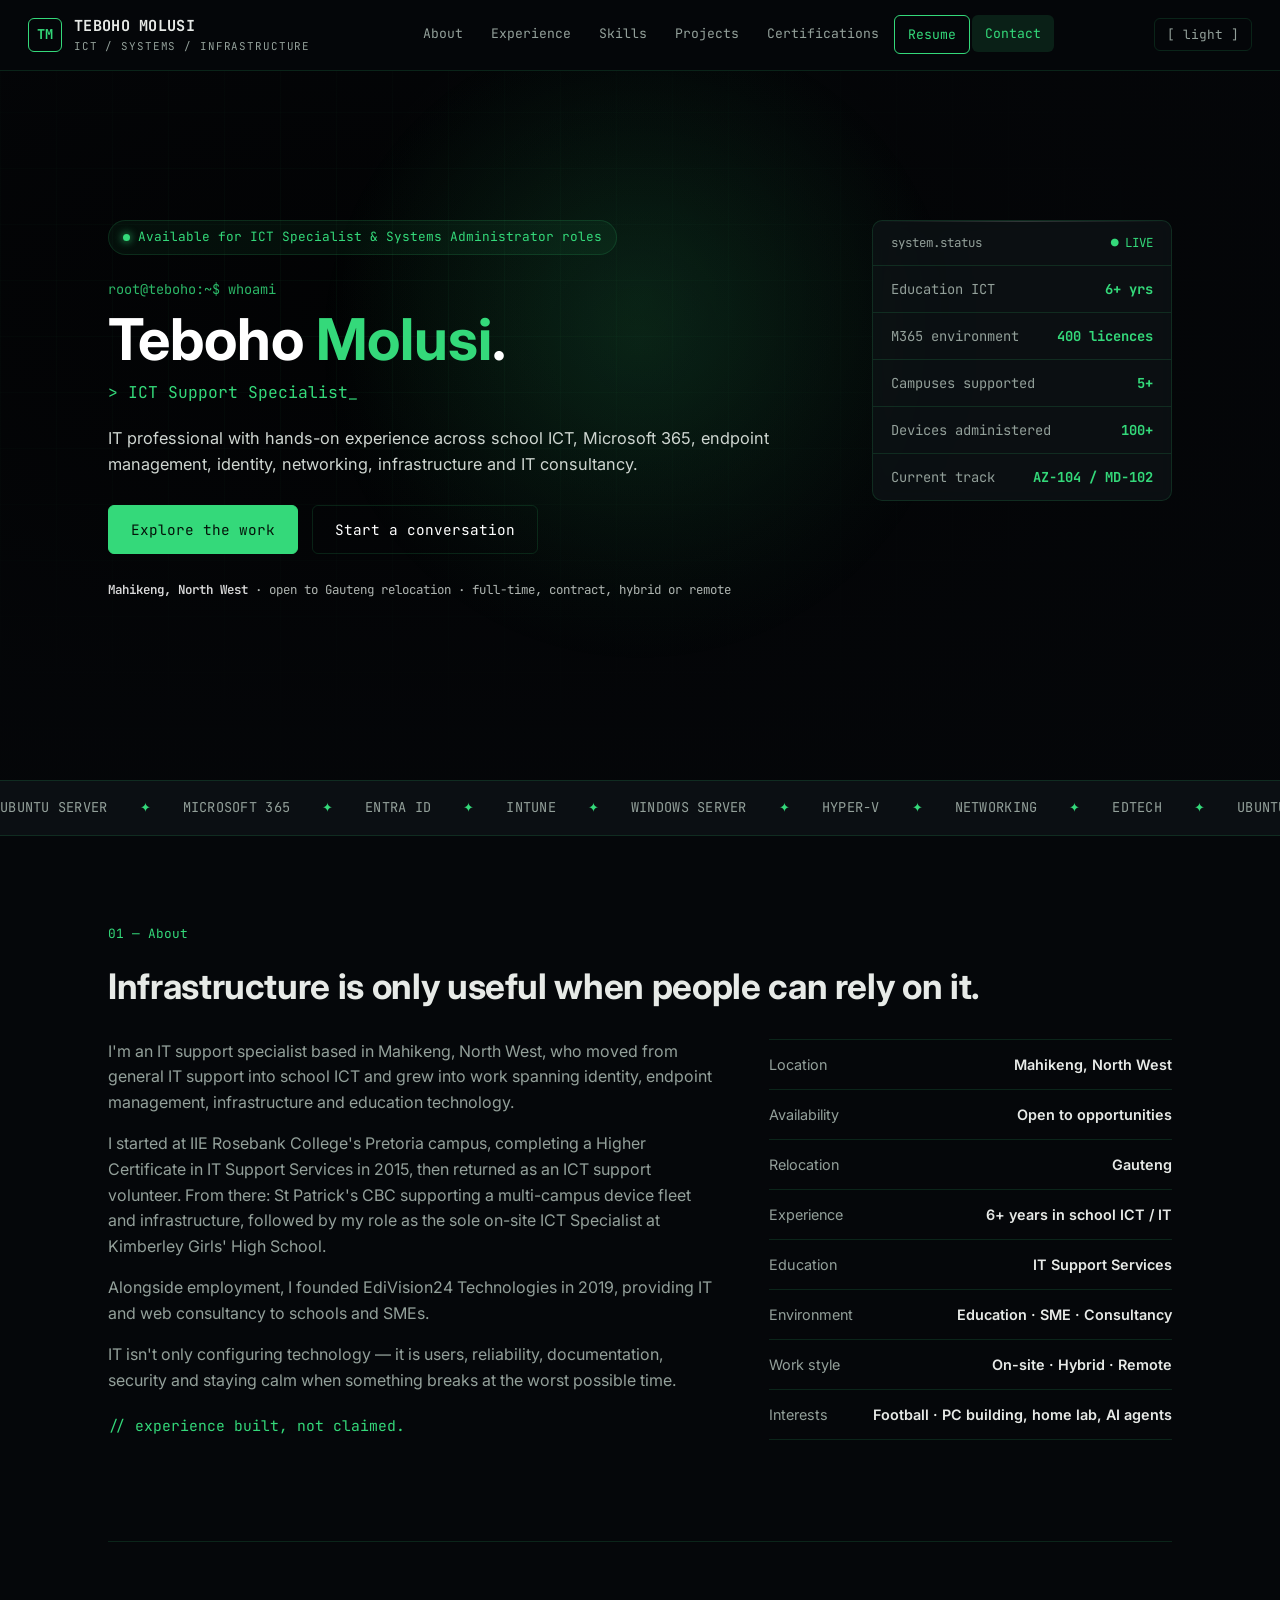
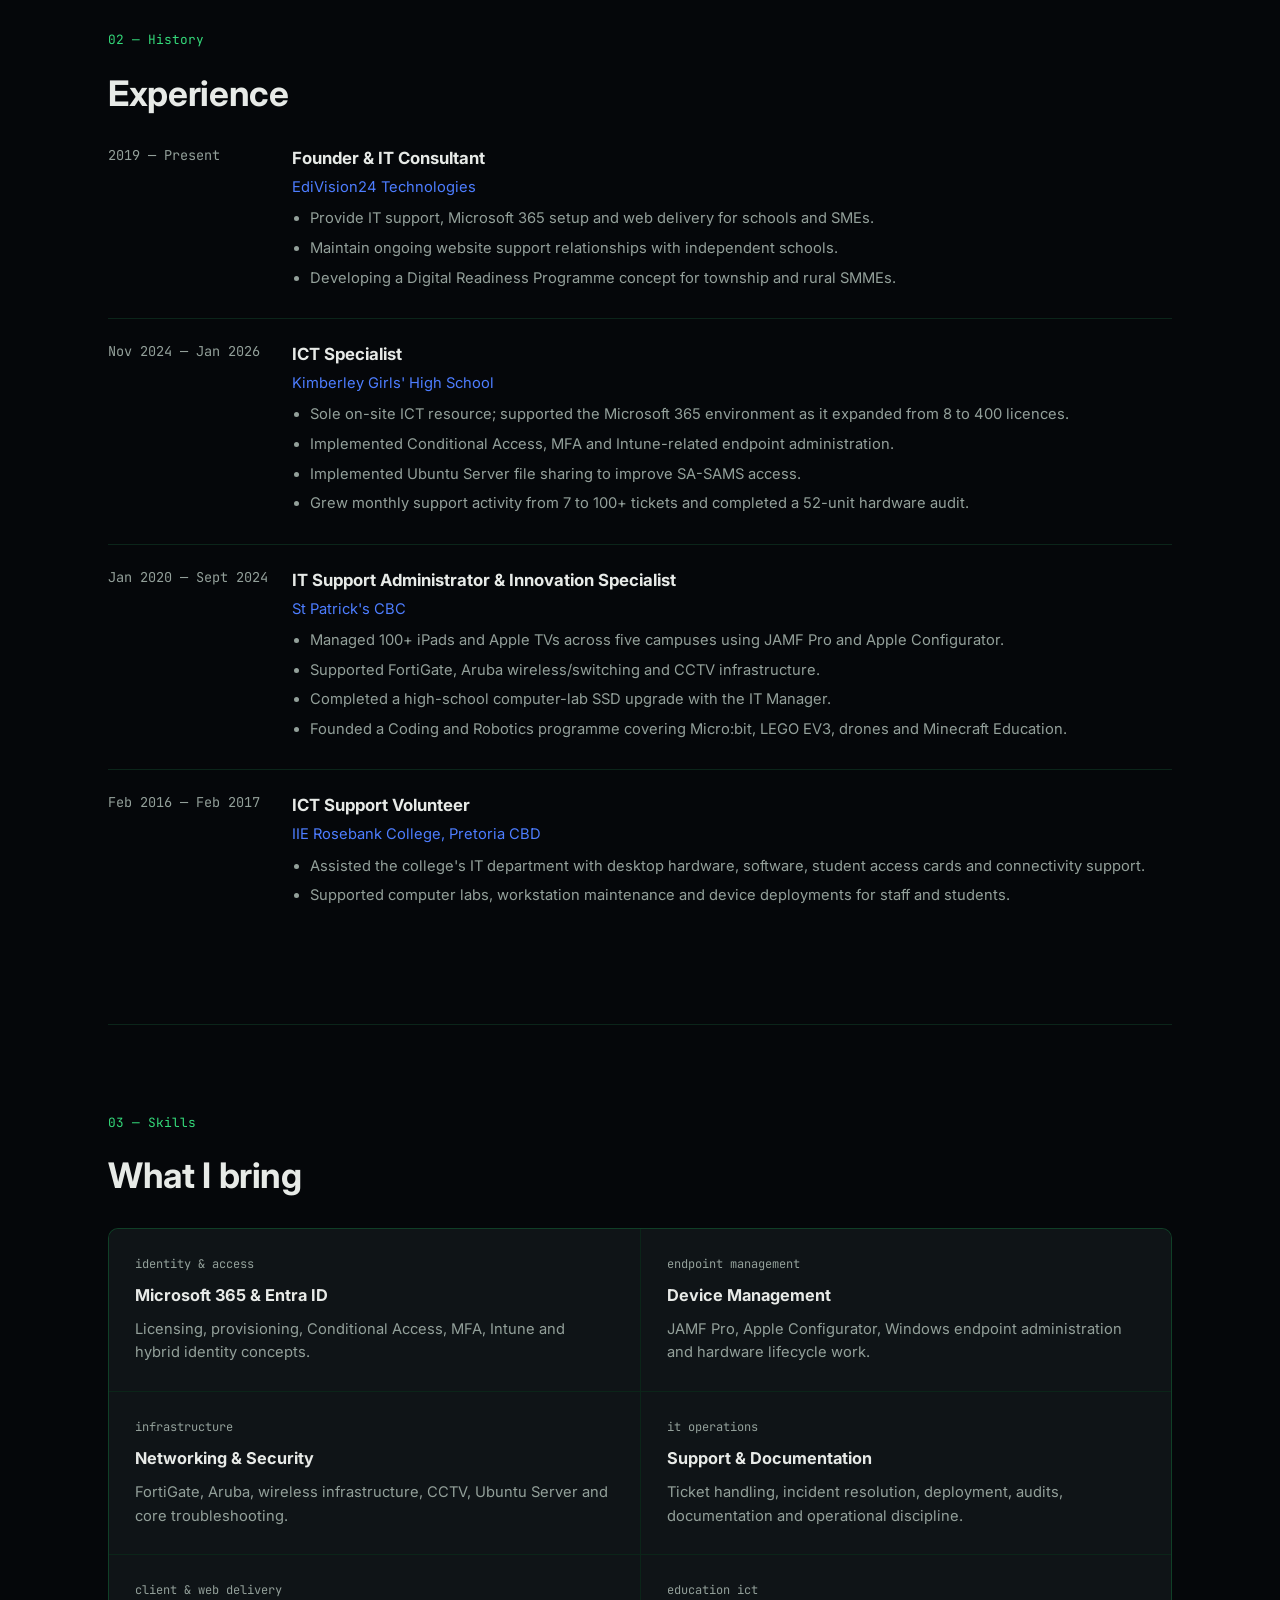
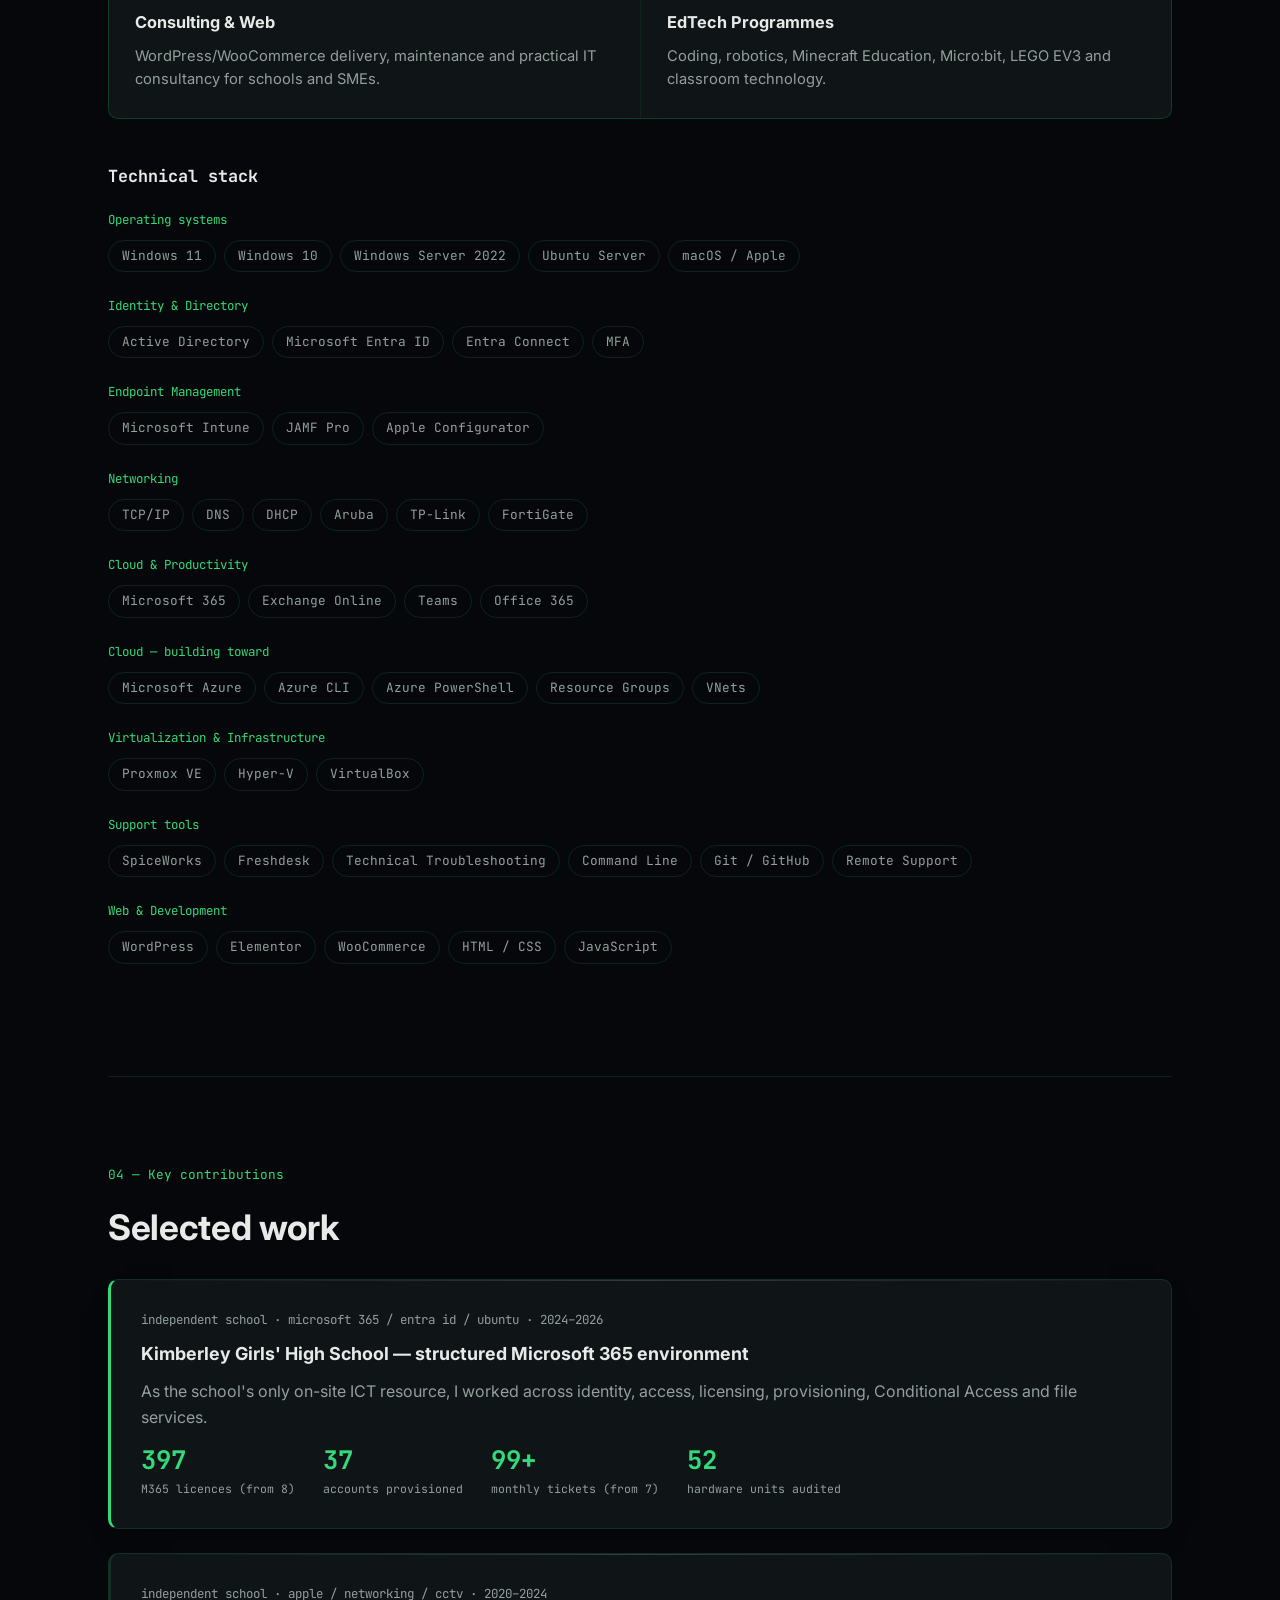
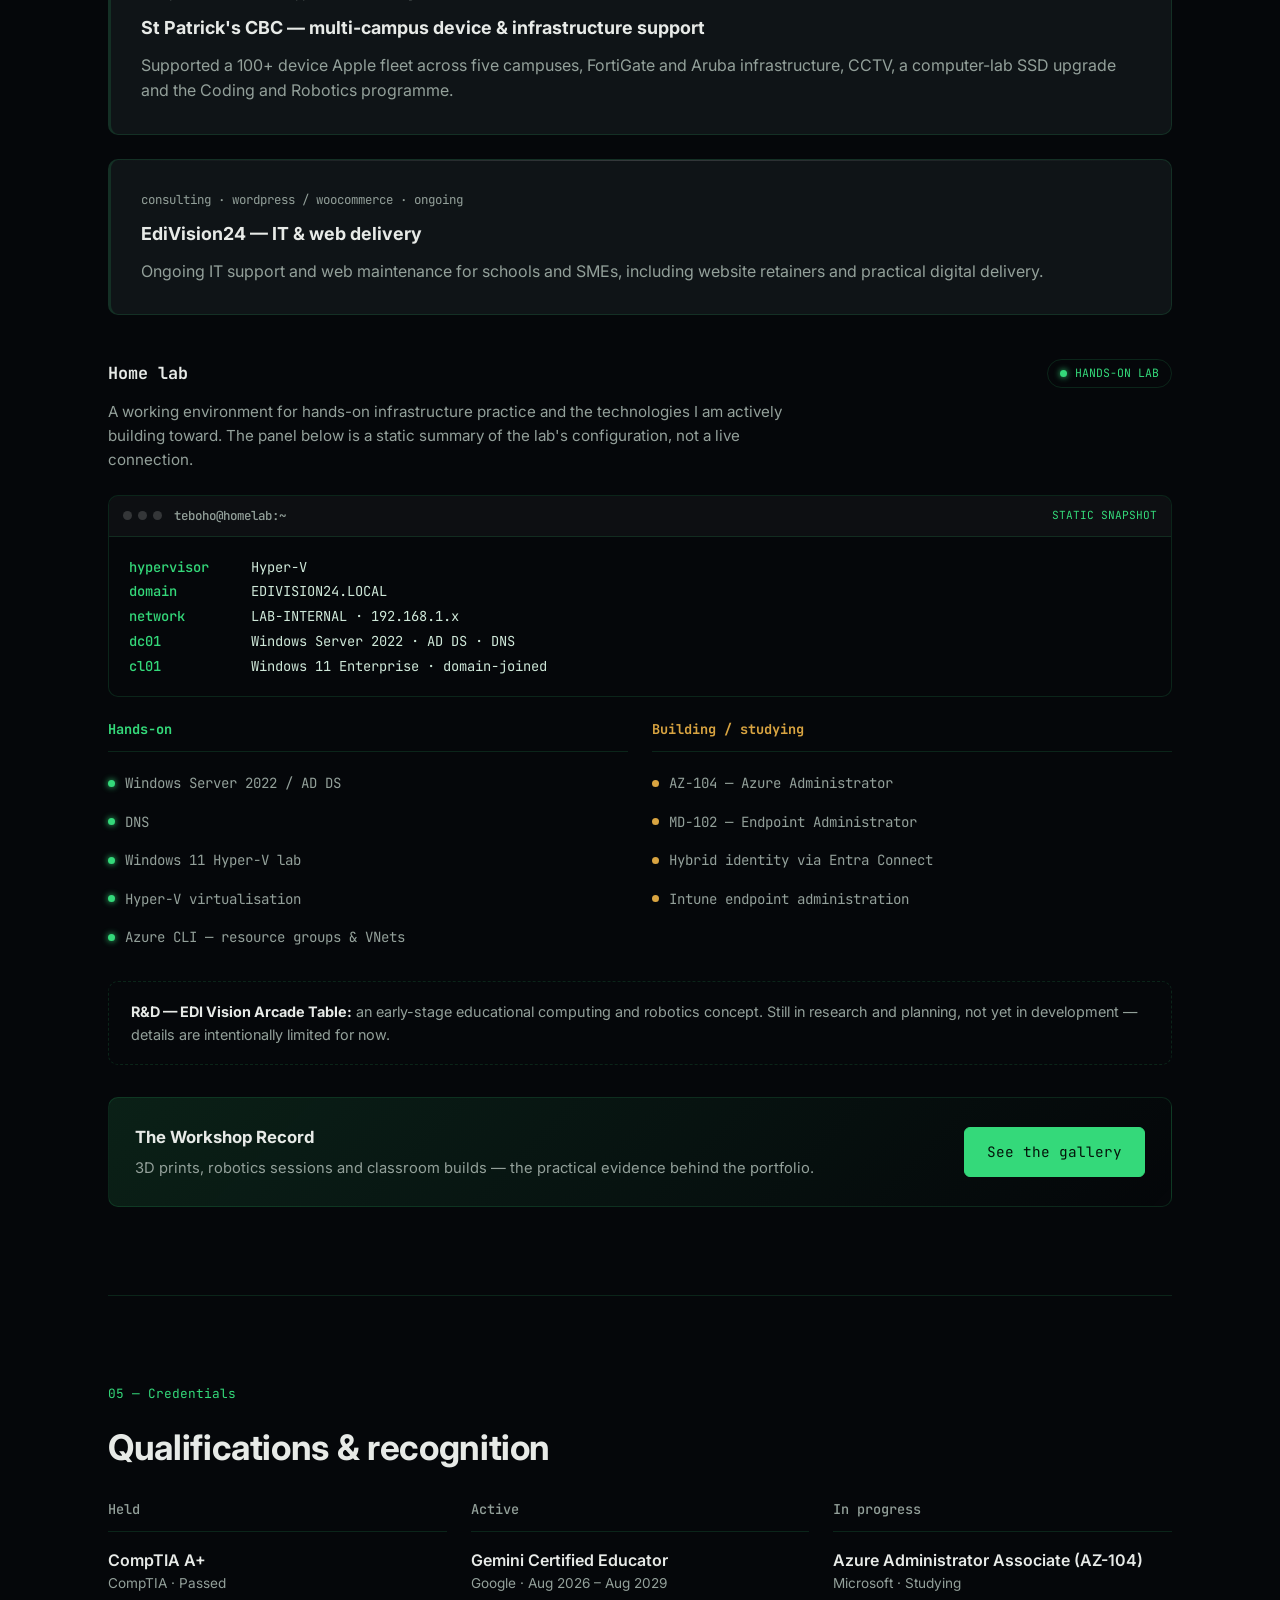
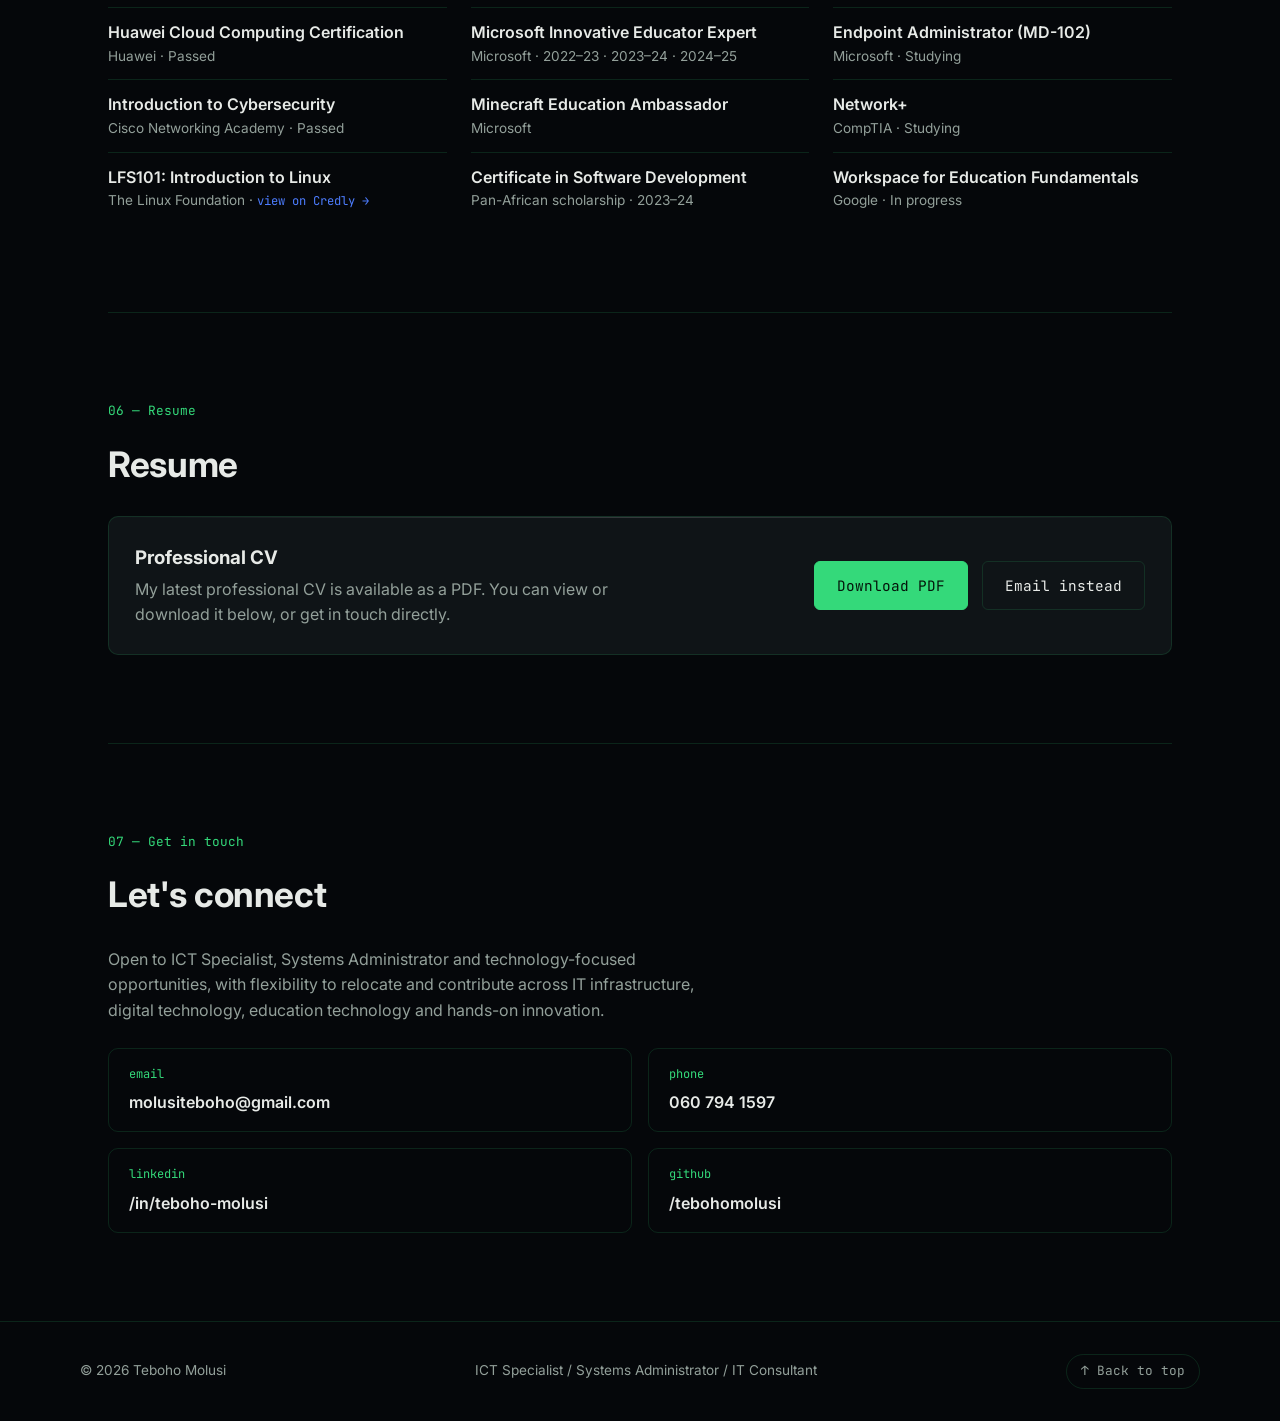
==== commit 1bbb6398: "Add files via upload" ====
--- a/index.html
+++ b/index.html
@@ -1,6 +1,16 @@
 <!DOCTYPE html>
 <html lang="en">
 <head>
+  <!-- Google Analytics -->
+<script async src="https://www.googletagmanager.com/gtag/js?id=G-J85XFTSBBR"></script>
+<script>
+  window.dataLayer = window.dataLayer || [];
+  function gtag(){dataLayer.push(arguments);}
+  gtag('js', new Date());
+
+  gtag('config', 'G-J85XFTSBBR');
+</script>
+<!-- End Google Analytics -->
 <meta charset="UTF-8">
 <meta name="viewport" content="width=device-width, initial-scale=1">
 <title>Teboho Molusi — ICT Specialist &amp; Systems Administrator</title>
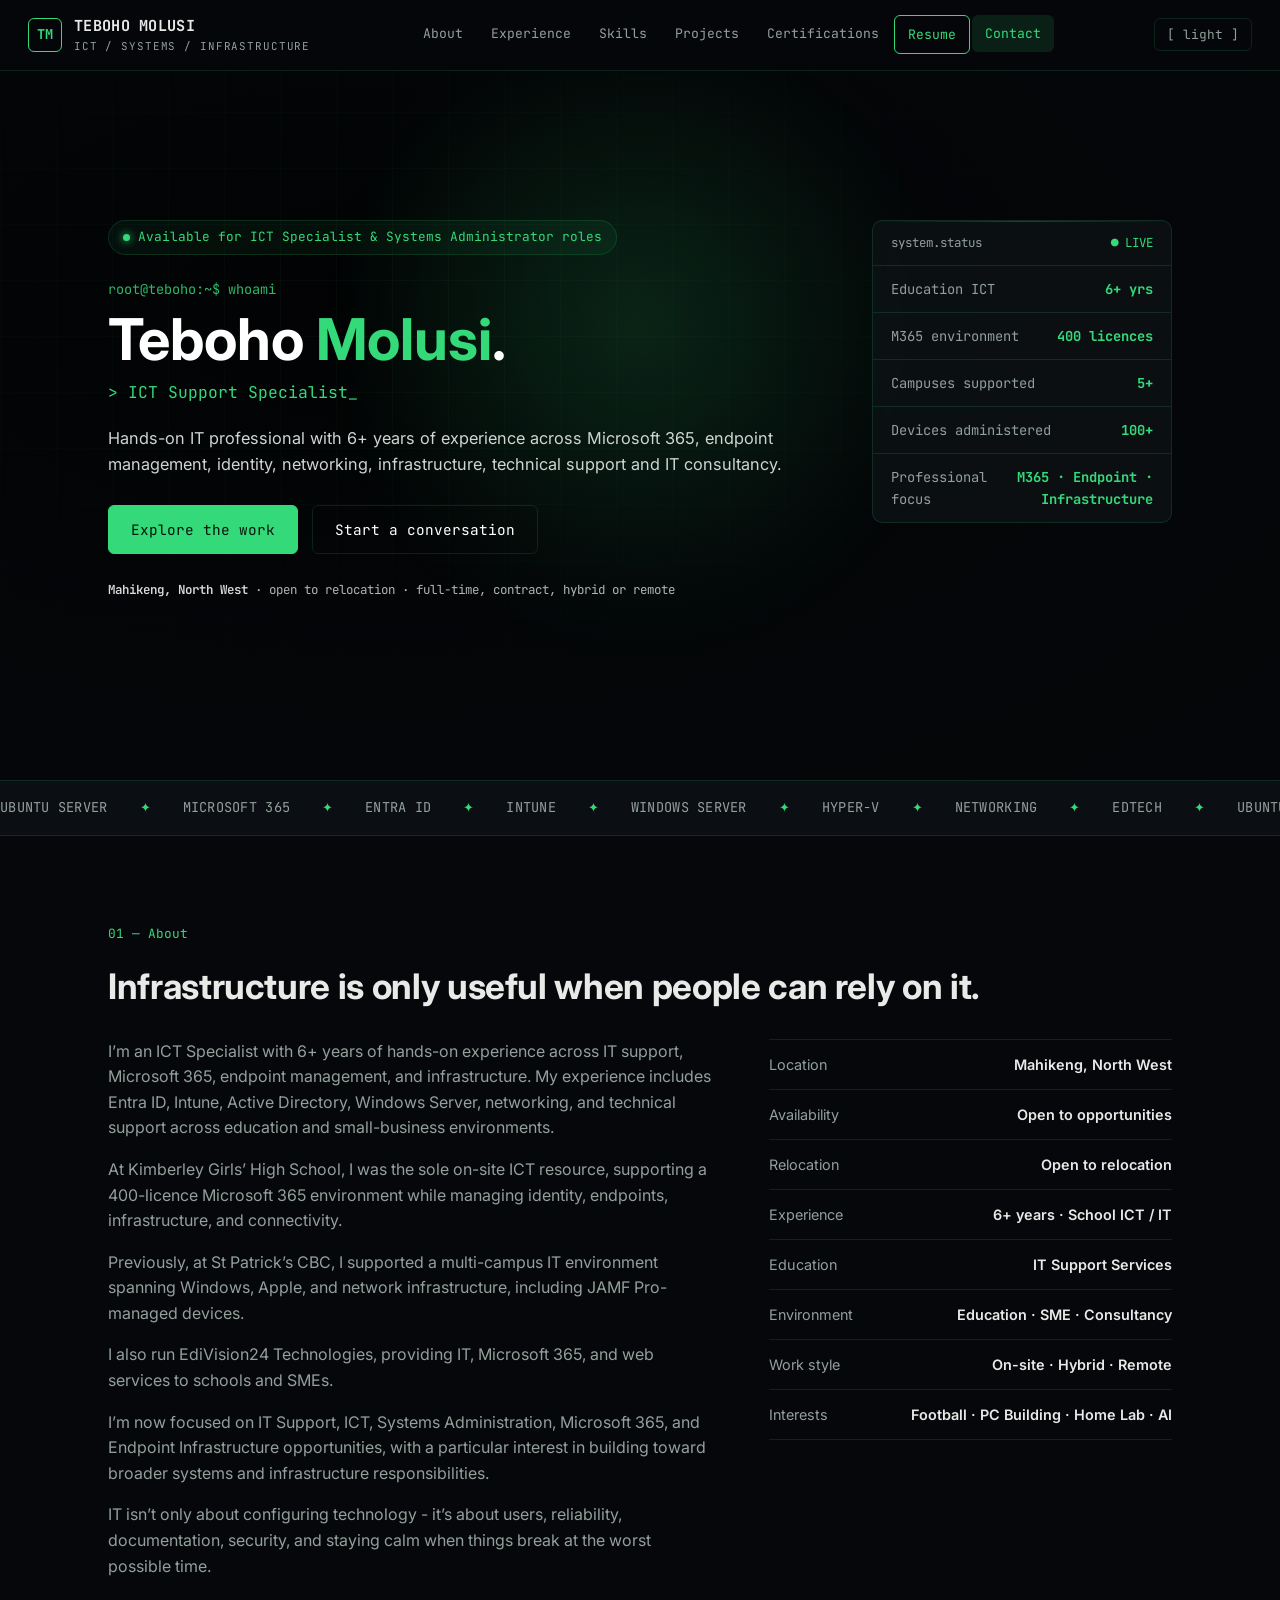
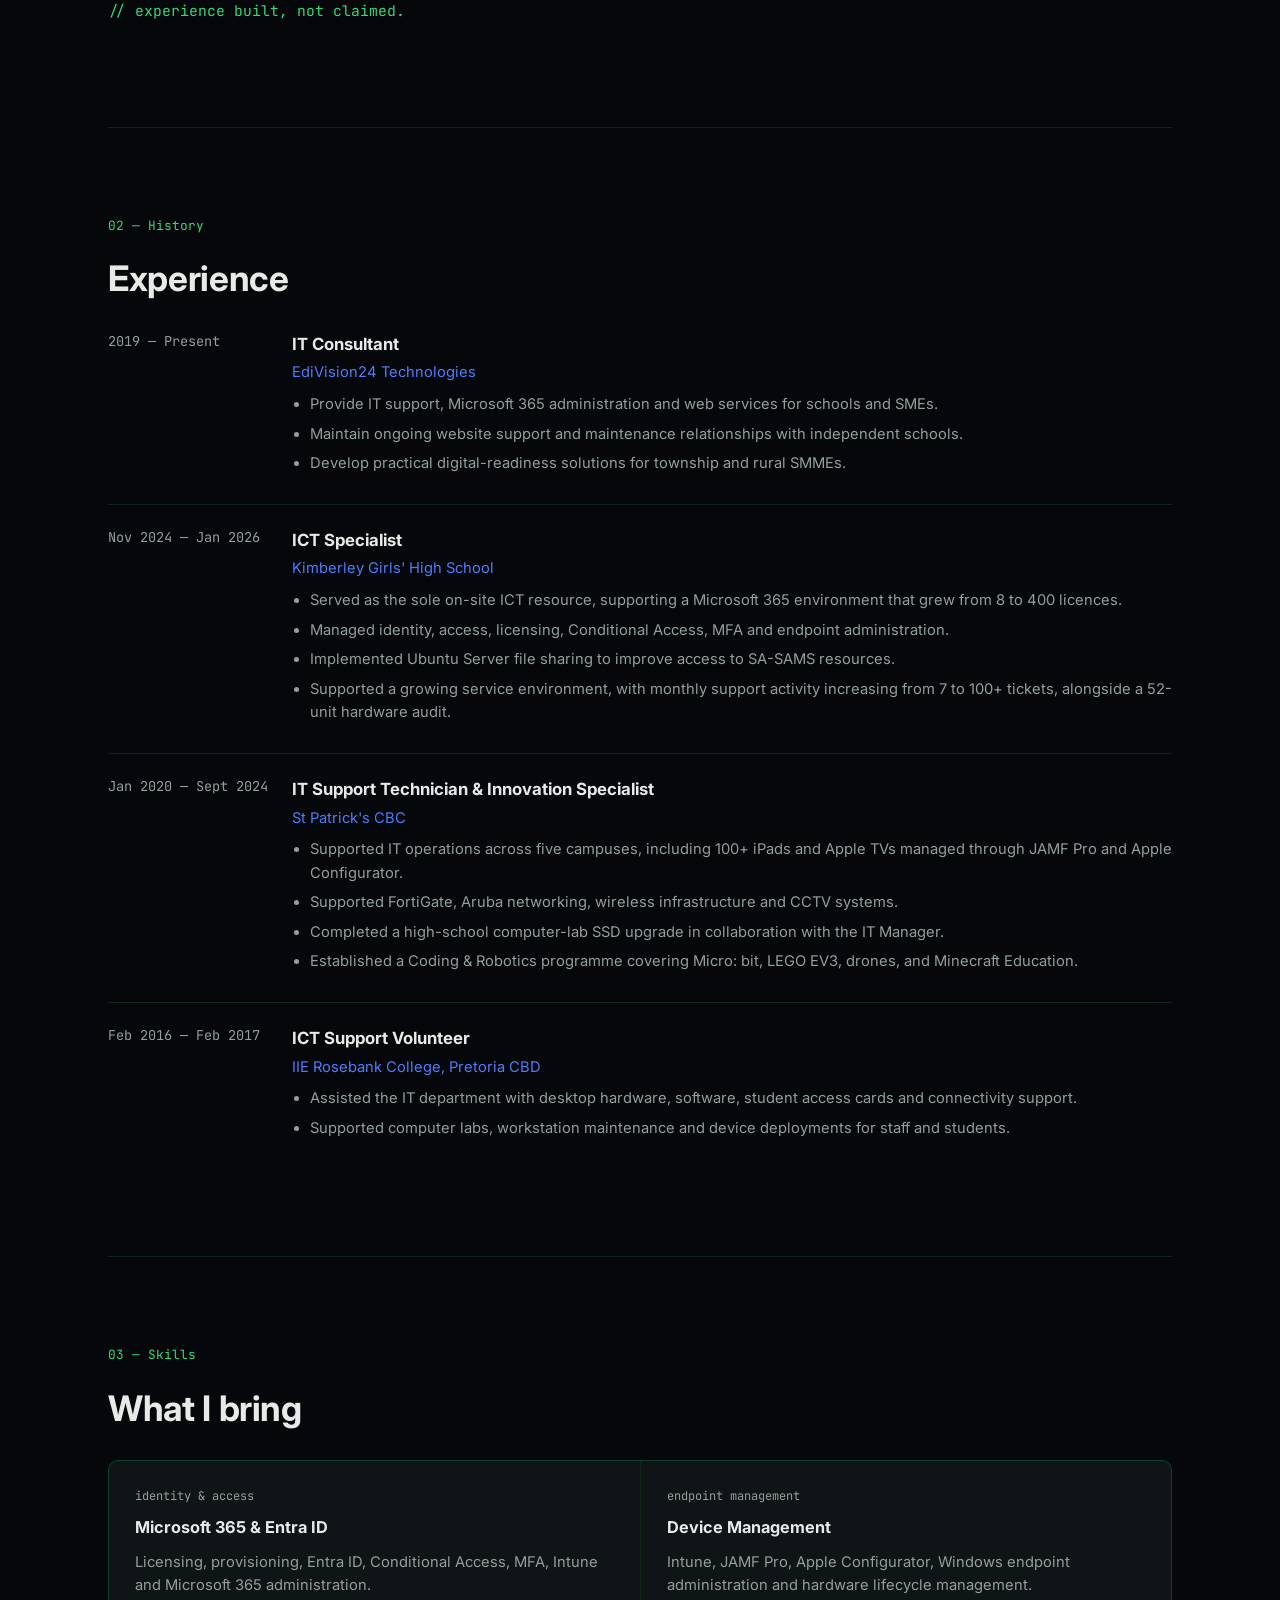
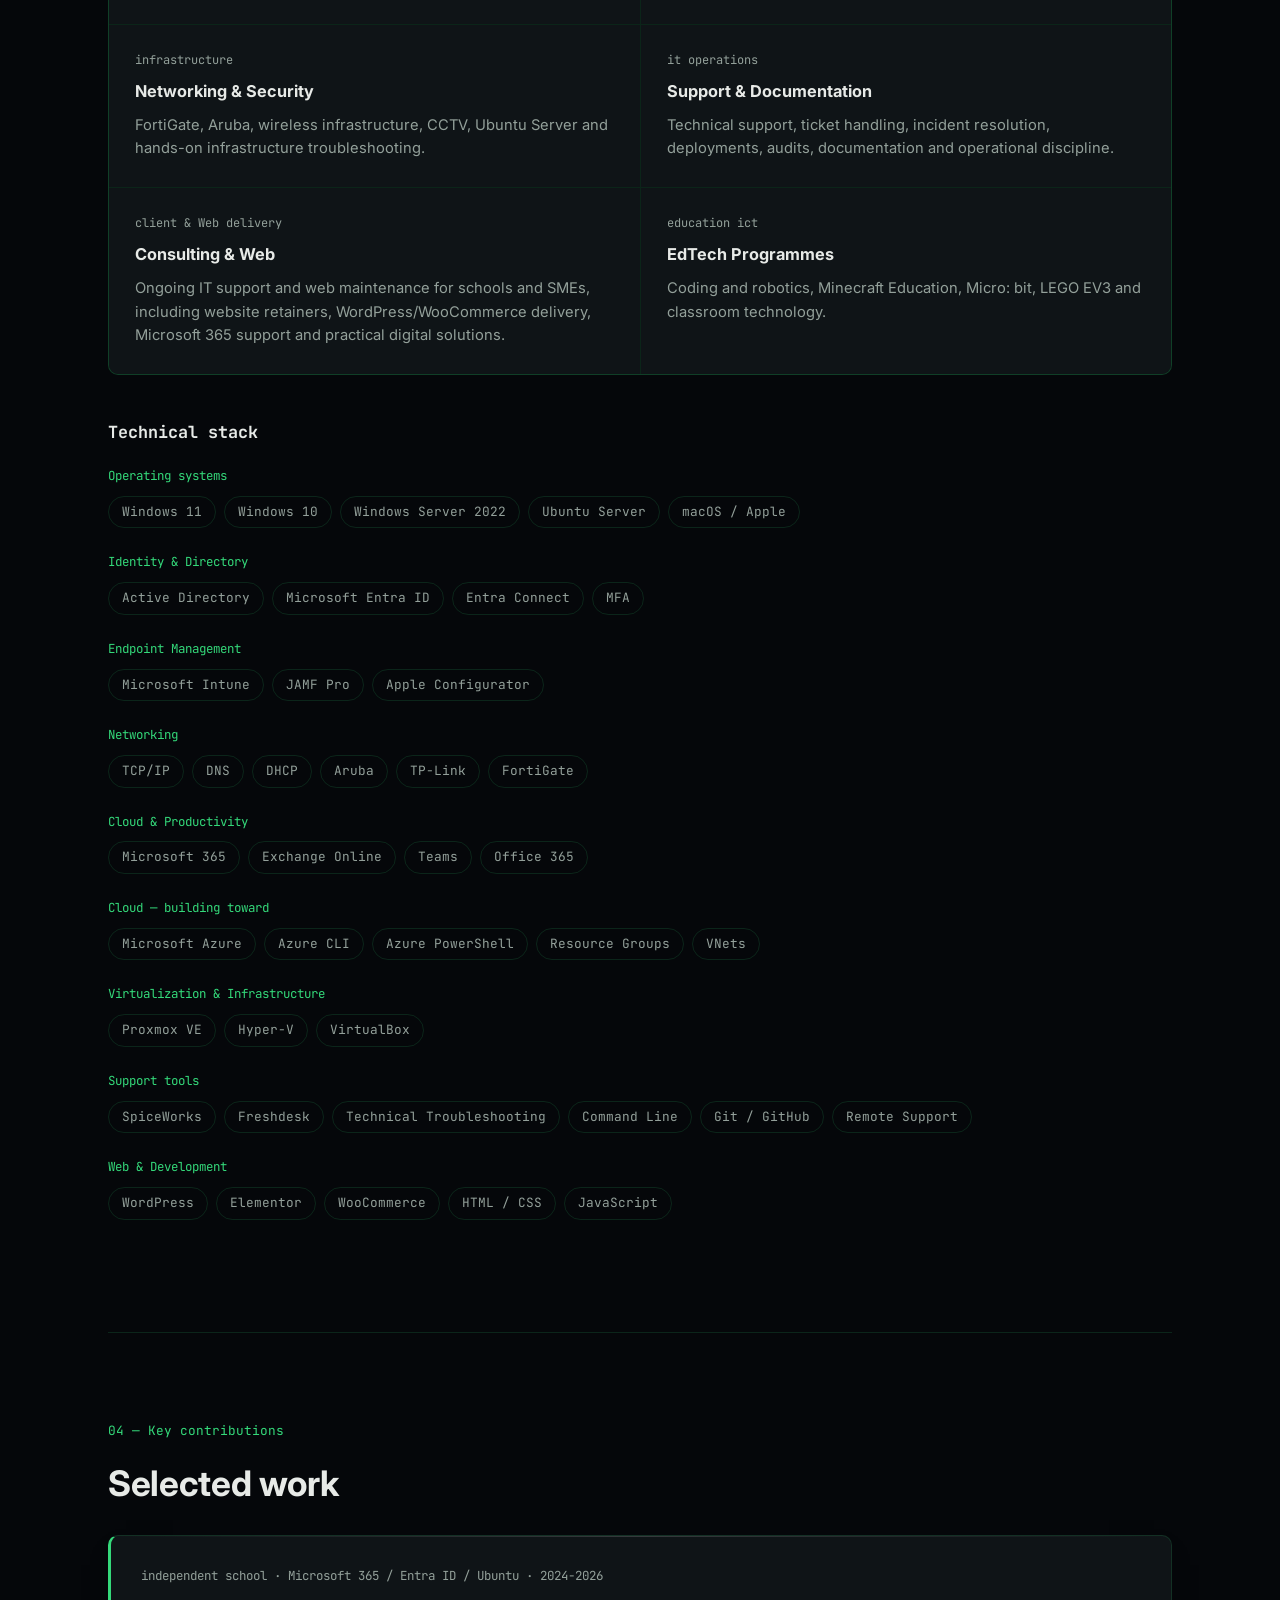
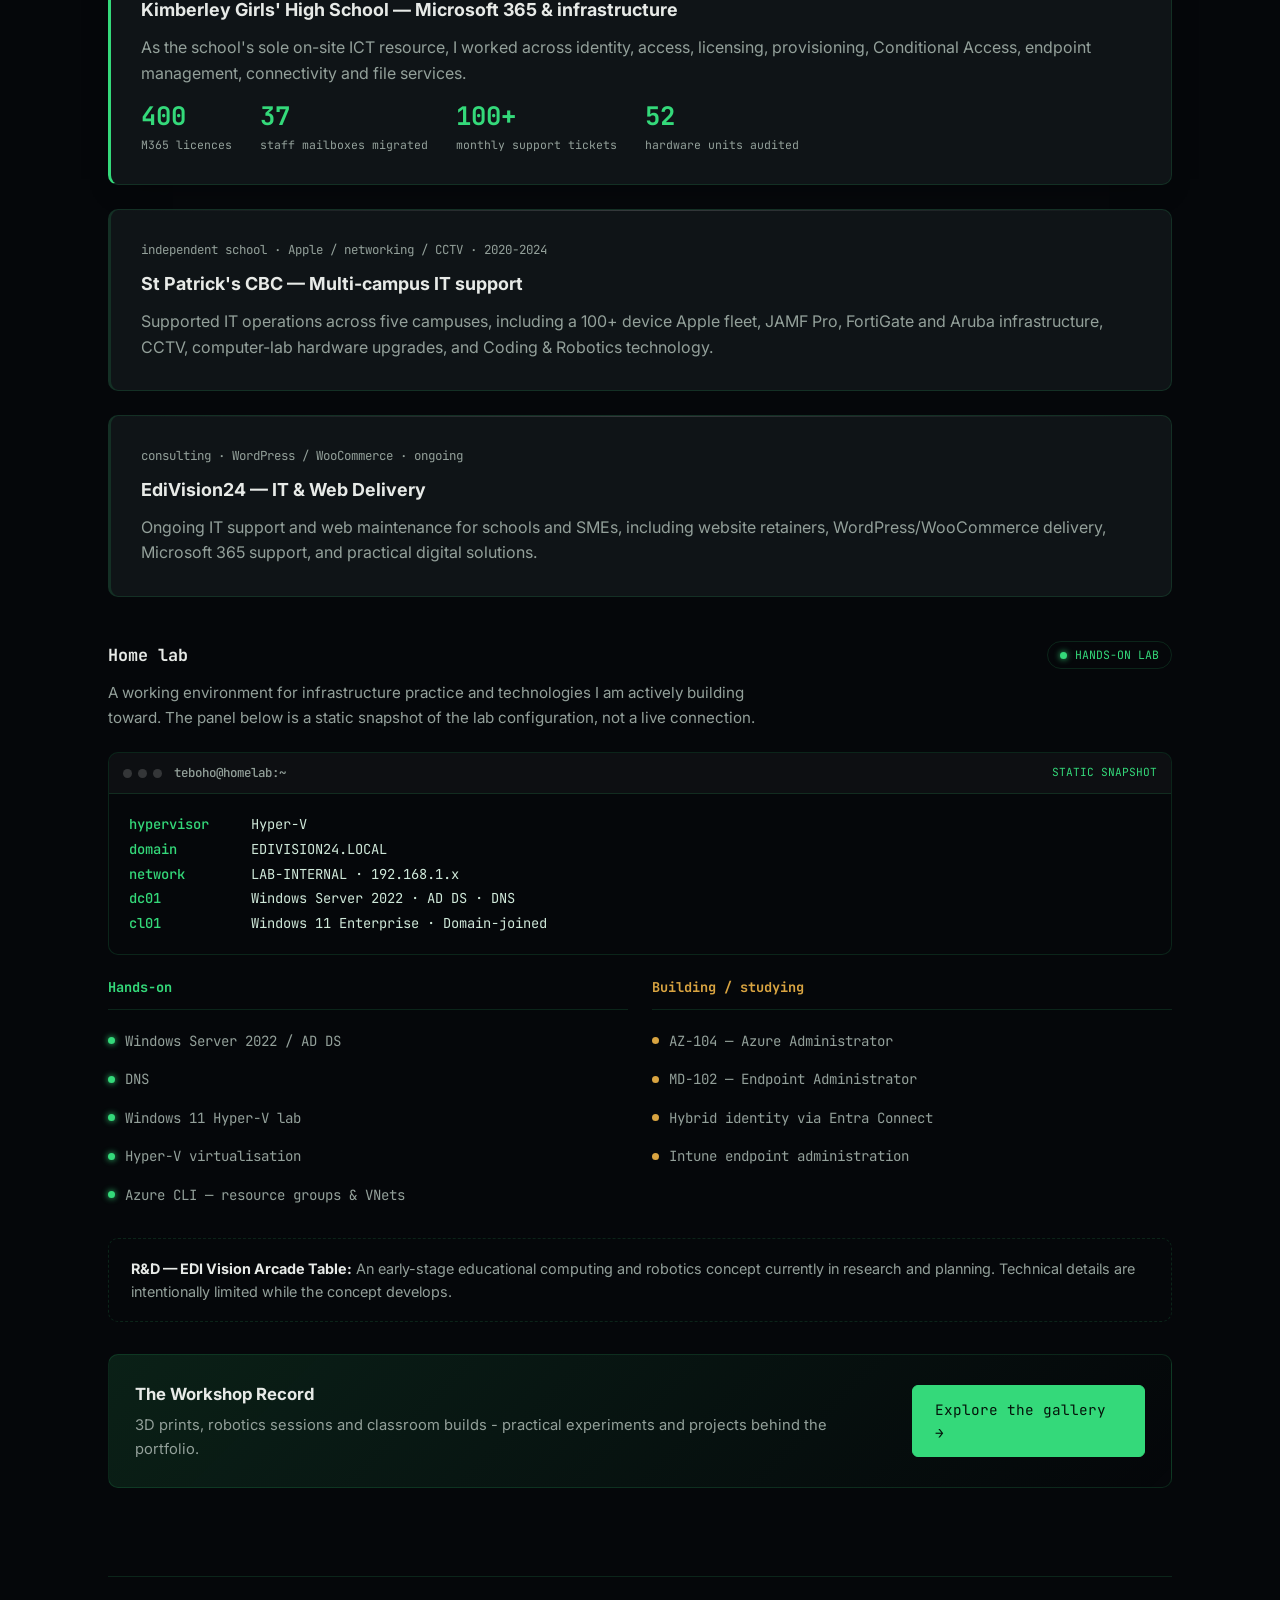
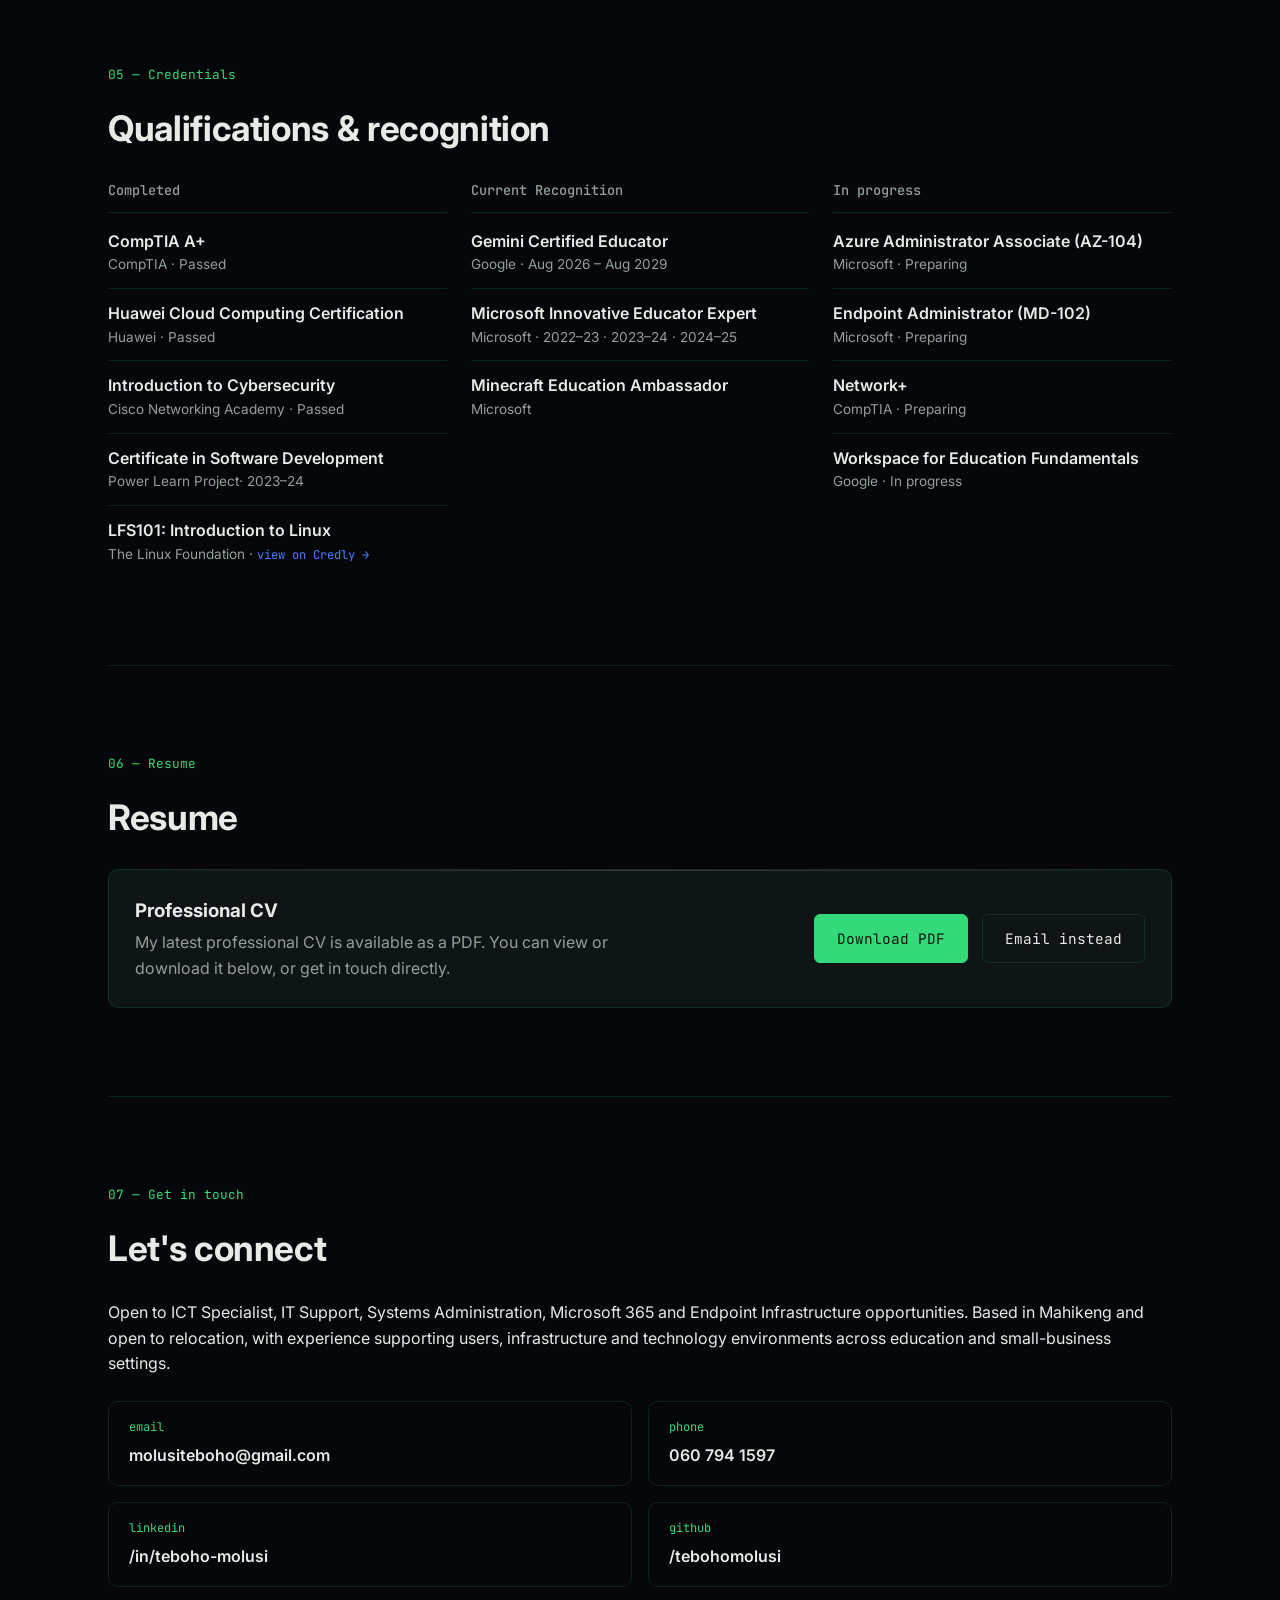
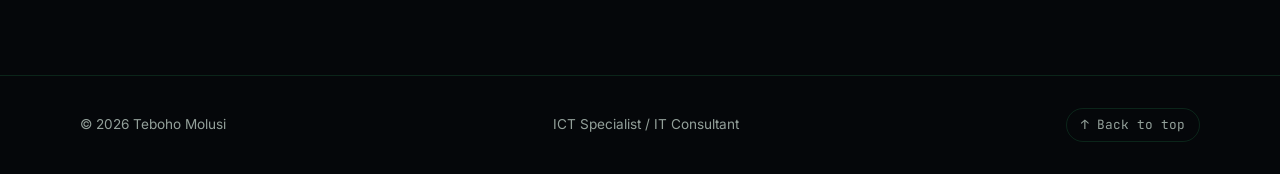
==== commit 7976f62e: "Add files via upload" ====
--- a/index.html
+++ b/index.html
@@ -14,7 +14,7 @@
 <meta charset="UTF-8">
 <meta name="viewport" content="width=device-width, initial-scale=1">
 <title>Teboho Molusi — ICT Specialist &amp; Systems Administrator</title>
-<meta name="description" content="Teboho Molusi — ICT Specialist, Systems Administrator and IT Consultant based in Mahikeng, South Africa.">
+<meta name="description" content="Teboho Molusi — ICT Specialist, IT Consultant based in Mahikeng, South Africa.">
 <link rel="preconnect" href="https://fonts.googleapis.com">
 <link rel="preconnect" href="https://fonts.gstatic.com" crossorigin>
 <link href="https://fonts.googleapis.com/css2?family=Inter:wght@400;500;600;700&family=JetBrains+Mono:wght@400;500;600;700&display=swap" rel="stylesheet">
@@ -68,12 +68,12 @@
       <p class="prompt-line">root@teboho:~$ whoami</p>
       <h1>Teboho <span>Molusi</span>.</h1>
       <p class="typing-line" id="typing-line">&gt; ICT Support Specialist_</p>
-      <p class="pitch">IT professional with hands-on experience across school ICT, Microsoft&nbsp;365, endpoint management, identity, networking, infrastructure and IT consultancy.</p>
+      <p class="pitch">Hands-on IT professional with 6+ years of experience across Microsoft 365, endpoint management, identity, networking, infrastructure, technical support and IT consultancy.</p>
       <div class="cta-row">
         <a href="#projects" class="btn btn-primary">Explore the work</a>
         <a href="#contact" class="btn btn-ghost">Start a conversation</a>
       </div>
-      <p class="location-line"><strong>Mahikeng, North West</strong> · open to Gauteng relocation · full-time, contract, hybrid or remote</p>
+      <p class="location-line"><strong>Mahikeng, North West</strong> · open to relocation · full-time, contract, hybrid or remote</p>
     </div>
     <aside class="stat-card" aria-label="Experience at a glance">
       <div class="stat-head"><span>system.status</span><span class="live">● LIVE</span></div>
@@ -81,7 +81,7 @@
       <div class="stat-row"><span>M365 environment</span><strong><span data-count-to="400">0</span> licences</strong></div>
       <div class="stat-row"><span>Campuses supported</span><strong><span data-count-to="5">0</span>+</strong></div>
       <div class="stat-row"><span>Devices administered</span><strong><span data-count-to="100">0</span>+</strong></div>
-      <div class="stat-row"><span>Current track</span><strong>AZ-104 / MD-102</strong></div>
+      <div class="stat-row"><span>Professional focus</span><strong>M365 · Endpoint · Infrastructure</strong></div>
     </aside>
   </div>
 </section>
@@ -100,21 +100,23 @@
     <h2>Infrastructure is only useful when people can rely on it.</h2>
     <div class="about-grid">
       <div class="prose">
-        <p>I'm an IT support specialist based in Mahikeng, North West, who moved from general IT support into school ICT and grew into work spanning identity, endpoint management, infrastructure and education technology.</p>
-        <p>I started at IIE Rosebank College's Pretoria campus, completing a Higher Certificate in IT Support Services in 2015, then returned as an ICT support volunteer. From there: St&nbsp;Patrick's&nbsp;CBC supporting a multi-campus device fleet and infrastructure, followed by my role as the sole on-site ICT Specialist at Kimberley Girls' High School.</p>
-        <p>Alongside employment, I founded EdiVision24 Technologies in 2019, providing IT and web consultancy to schools and SMEs.</p>
-        <p>IT isn't only configuring technology — it is users, reliability, documentation, security and staying calm when something breaks at the worst possible time.</p>
+        <p>I’m an ICT Specialist with 6+ years of hands-on experience across IT support, Microsoft 365, endpoint management, and infrastructure. My experience includes Entra ID, Intune, Active Directory, Windows Server, networking, and technical support across education and small-business environments.</p>
+        <p>At Kimberley Girls’ High School, I was the sole on-site ICT resource, supporting a 400-licence Microsoft 365 environment while managing identity, endpoints, infrastructure, and connectivity.</p>
+        <p>Previously, at St Patrick’s CBC, I supported a multi-campus IT environment spanning Windows, Apple, and network infrastructure, including JAMF Pro-managed devices.</p>
+        <p>I also run EdiVision24 Technologies, providing IT, Microsoft 365, and web services to schools and SMEs.</p>
+        <p>I’m now focused on IT Support, ICT, Systems Administration, Microsoft 365, and Endpoint Infrastructure opportunities, with a particular interest in building toward broader systems and infrastructure responsibilities.</p>
+        <p>IT isn’t only about configuring technology - it’s about users, reliability, documentation, security, and staying calm when things break at the worst possible time.</p>
         <p class="philosophy">// experience built, not claimed.</p>
       </div>
       <div class="fact-list">
         <div><span>Location</span><strong>Mahikeng, North West</strong></div>
         <div><span>Availability</span><strong>Open to opportunities</strong></div>
-        <div><span>Relocation</span><strong>Gauteng</strong></div>
-        <div><span>Experience</span><strong>6+ years in school ICT / IT</strong></div>
+        <div><span>Relocation</span><strong>Open to relocation</strong></div>
+        <div><span>Experience</span><strong>6+ years · School ICT / IT</strong></div>
         <div><span>Education</span><strong>IT Support Services</strong></div>
         <div><span>Environment</span><strong>Education · SME · Consultancy</strong></div>
         <div><span>Work style</span><strong>On-site · Hybrid · Remote</strong></div>
-        <div><span>Interests</span><strong>Football · PC building, home lab, AI agents</strong></div>
+        <div><span>Interests</span><strong>Football · PC Building · Home Lab · AI </strong></div>
       </div>
     </div>
   </section>
@@ -126,12 +128,12 @@
       <article class="timeline-item">
         <time>2019 — Present</time>
         <div>
-          <h3>Founder &amp; IT Consultant</h3>
+          <h3>IT Consultant</h3>
           <span class="org">EdiVision24 Technologies</span>
           <ul>
-            <li>Provide IT support, Microsoft 365 setup and web delivery for schools and SMEs.</li>
-            <li>Maintain ongoing website support relationships with independent schools.</li>
-            <li>Developing a Digital Readiness Programme concept for township and rural SMMEs.</li>
+            <li>Provide IT support, Microsoft 365 administration and web services for schools and SMEs.</li>
+            <li>Maintain ongoing website support and maintenance relationships with independent schools.</li>
+            <li>Develop practical digital-readiness solutions for township and rural SMMEs.</li>
           </ul>
         </div>
       </article>
@@ -141,23 +143,23 @@
           <h3>ICT Specialist</h3>
           <span class="org">Kimberley Girls' High School</span>
           <ul>
-            <li>Sole on-site ICT resource; supported the Microsoft 365 environment as it expanded from 8 to 400 licences.</li>
-            <li>Implemented Conditional Access, MFA and Intune-related endpoint administration.</li>
-            <li>Implemented Ubuntu Server file sharing to improve SA-SAMS access.</li>
-            <li>Grew monthly support activity from 7 to 100+ tickets and completed a 52-unit hardware audit.</li>
+            <li>Served as the sole on-site ICT resource, supporting a Microsoft 365 environment that grew from 8 to 400 licences.</li>
+            <li>Managed identity, access, licensing, Conditional Access, MFA and endpoint administration.</li>
+            <li>Implemented Ubuntu Server file sharing to improve access to SA-SAMS resources.</li>
+            <li>Supported a growing service environment, with monthly support activity increasing from 7 to 100+ tickets, alongside a 52-unit hardware audit.</li>
           </ul>
         </div>
       </article>
       <article class="timeline-item">
         <time>Jan 2020 — Sept 2024</time>
         <div>
-          <h3>IT Support Administrator &amp; Innovation Specialist</h3>
+          <h3>IT Support Technician &amp; Innovation Specialist</h3>
           <span class="org">St Patrick's CBC</span>
           <ul>
-            <li>Managed 100+ iPads and Apple TVs across five campuses using JAMF Pro and Apple Configurator.</li>
-            <li>Supported FortiGate, Aruba wireless/switching and CCTV infrastructure.</li>
-            <li>Completed a high-school computer-lab SSD upgrade with the IT Manager.</li>
-            <li>Founded a Coding and Robotics programme covering Micro:bit, LEGO EV3, drones and Minecraft Education.</li>
+            <li>Supported IT operations across five campuses, including 100+ iPads and Apple TVs managed through JAMF Pro and Apple Configurator.</li>
+            <li>Supported FortiGate, Aruba networking, wireless infrastructure and CCTV systems.</li>
+            <li>Completed a high-school computer-lab SSD upgrade in collaboration with the IT Manager.</li>
+            <li>Established a Coding & Robotics programme covering Micro: bit, LEGO EV3, drones, and Minecraft Education.</li>
           </ul>
         </div>
       </article>
@@ -167,7 +169,7 @@
           <h3>ICT Support Volunteer</h3>
           <span class="org">IIE Rosebank College, Pretoria CBD</span>
           <ul>
-            <li>Assisted the college's IT department with desktop hardware, software, student access cards and connectivity support.</li>
+            <li>Assisted the IT department with desktop hardware, software, student access cards and connectivity support.</li>
             <li>Supported computer labs, workstation maintenance and device deployments for staff and students.</li>
           </ul>
         </div>
@@ -181,27 +183,27 @@
     <div class="cap-grid">
       <article><span class="tag">identity &amp; access</span>
         <h3>Microsoft 365 &amp; Entra ID</h3>
-        <p>Licensing, provisioning, Conditional Access, MFA, Intune and hybrid identity concepts.</p>
+        <p>Licensing, provisioning, Entra ID, Conditional Access, MFA, Intune and Microsoft 365 administration.</p>
       </article>
       <article><span class="tag">endpoint management</span>
         <h3>Device Management</h3>
-        <p>JAMF Pro, Apple Configurator, Windows endpoint administration and hardware lifecycle work.</p>
+        <p>Intune, JAMF Pro, Apple Configurator, Windows endpoint administration and hardware lifecycle management.</p>
       </article>
       <article><span class="tag">infrastructure</span>
         <h3>Networking &amp; Security</h3>
-        <p>FortiGate, Aruba, wireless infrastructure, CCTV, Ubuntu Server and core troubleshooting.</p>
+        <p>FortiGate, Aruba, wireless infrastructure, CCTV, Ubuntu Server and hands-on infrastructure troubleshooting.</p>
       </article>
       <article><span class="tag">it operations</span>
         <h3>Support &amp; Documentation</h3>
-        <p>Ticket handling, incident resolution, deployment, audits, documentation and operational discipline.</p>
-      </article>
-      <article><span class="tag">client &amp; web delivery</span>
+        <p>Technical support, ticket handling, incident resolution, deployments, audits, documentation and operational discipline.</p>
+      </article>
+      <article><span class="tag">client &amp; Web delivery</span>
         <h3>Consulting &amp; Web</h3>
-        <p>WordPress/WooCommerce delivery, maintenance and practical IT consultancy for schools and SMEs.</p>
+        <p>Ongoing IT support and web maintenance for schools and SMEs, including website retainers, WordPress/WooCommerce delivery, Microsoft 365 support and practical digital solutions.</p>
       </article>
       <article><span class="tag">education ict</span>
         <h3>EdTech Programmes</h3>
-        <p>Coding, robotics, Minecraft Education, Micro:bit, LEGO EV3 and classroom technology.</p>
+        <p>Coding and robotics, Minecraft Education, Micro: bit, LEGO EV3 and classroom technology.</p>
       </article>
     </div>
 
@@ -242,34 +244,34 @@
     <h2>Selected work</h2>
 
     <article class="case-card featured">
-      <div class="meta">independent school · microsoft 365 / entra id / ubuntu · 2024–2026</div>
-      <h3>Kimberley Girls' High School — structured Microsoft 365 environment</h3>
-      <p>As the school's only on-site ICT resource, I worked across identity, access, licensing, provisioning, Conditional Access and file services.</p>
+      <div class="meta">independent school · Microsoft 365 / Entra ID / Ubuntu · 2024-2026</div>
+      <h3>Kimberley Girls' High School — Microsoft 365 & infrastructure</h3>
+      <p>As the school's sole on-site ICT resource, I worked across identity, access, licensing, provisioning, Conditional Access, endpoint management, connectivity and file services.</p>
       <div class="metric-row">
-        <div><strong data-count-to="400" data-count-from="8">8</strong><small>M365 licences (from 8)</small></div>
-        <div><strong data-count-to="37">0</strong><small>accounts provisioned</small></div>
-        <div><strong data-count-to="100" data-suffix="+">0+</strong><small>monthly tickets (from 7)</small></div>
+        <div><strong data-count-to="400" data-count-from="8">8</strong><small>M365 licences</small></div>
+        <div><strong data-count-to="37">0</strong><small>staff mailboxes migrated</small></div>
+        <div><strong data-count-to="100" data-suffix="+">0+</strong><small>monthly support tickets</small></div>
         <div><strong data-count-to="52">0</strong><small>hardware units audited</small></div>
       </div>
     </article>
 
     <article class="case-card">
-      <div class="meta">independent school · apple / networking / cctv · 2020–2024</div>
-      <h3>St Patrick's CBC — multi-campus device &amp; infrastructure support</h3>
-      <p>Supported a 100+ device Apple fleet across five campuses, FortiGate and Aruba infrastructure, CCTV, a computer-lab SSD upgrade and the Coding and Robotics programme.</p>
+      <div class="meta">independent school · Apple / networking / CCTV · 2020-2024</div>
+      <h3>St Patrick's CBC — Multi-campus IT support</h3>
+      <p>Supported IT operations across five campuses, including a 100+ device Apple fleet, JAMF Pro, FortiGate and Aruba infrastructure, CCTV, computer-lab hardware upgrades, and Coding & Robotics technology.</p>
     </article>
 
     <article class="case-card">
-      <div class="meta">consulting · wordpress / woocommerce · ongoing</div>
-      <h3>EdiVision24 — IT &amp; web delivery</h3>
-      <p>Ongoing IT support and web maintenance for schools and SMEs, including website retainers and practical digital delivery.</p>
+      <div class="meta">consulting · WordPress / WooCommerce · ongoing</div>
+      <h3>EdiVision24 — IT & Web Delivery</h3>
+      <p>Ongoing IT support and web maintenance for schools and SMEs, including website retainers, WordPress/WooCommerce delivery, Microsoft 365 support, and practical digital solutions.</p>
     </article>
 
     <div class="lab-heading">
       <h3 class="sub-head">Home lab</h3>
       <span class="status-chip"><i></i> HANDS-ON LAB</span>
     </div>
-    <p class="section-note">A working environment for hands-on infrastructure practice and the technologies I am actively building toward. The panel below is a static summary of the lab's configuration, not a live connection.</p>
+    <p class="section-note">A working environment for infrastructure practice and technologies I am actively building toward. The panel below is a static snapshot of the lab configuration, not a live connection.</p>
 
     <div class="lab-terminal" role="group" aria-label="Home lab configuration summary">
       <div class="terminal-head">
@@ -282,7 +284,7 @@
         <p><b>domain</b><span>EDIVISION24.LOCAL</span></p>
         <p><b>network</b><span>LAB-INTERNAL · 192.168.1.x</span></p>
         <p><b>dc01</b><span>Windows Server 2022 · AD DS · DNS</span></p>
-        <p><b>cl01</b><span>Windows 11 Enterprise · domain-joined</span></p>
+        <p><b>cl01</b><span>Windows 11 Enterprise · Domain-joined</span></p>
       </div>
     </div>
 
@@ -304,14 +306,14 @@
       </div>
     </div>
 
-    <div class="rd-note"><strong>R&amp;D — EDI Vision Arcade Table:</strong> an early-stage educational computing and robotics concept. Still in research and planning, not yet in development — details are intentionally limited for now.</div>
+    <div class="rd-note"><strong>R&amp;D — EDI Vision Arcade Table:</strong> An early-stage educational computing and robotics concept currently in research and planning. Technical details are intentionally limited while the concept develops.</div>
 
     <div class="gallery-card">
       <div>
         <h3>The Workshop Record</h3>
-        <p>3D prints, robotics sessions and classroom builds — the practical evidence behind the portfolio.</p>
-      </div>
-      <a href="gallery.html" class="btn btn-primary">See the gallery</a>
+        <p>3D prints, robotics sessions and classroom builds - practical experiments and projects behind the portfolio.</p>
+      </div>
+      <a href="gallery.html" class="btn btn-primary">Explore the gallery →</a>
     </div>
   </section>
 
@@ -320,24 +322,24 @@
     <h2>Qualifications &amp; recognition</h2>
     <div class="cred-cols">
       <div>
-        <h3>Held</h3>
+        <h3>Completed</h3>
         <p><b>CompTIA A+</b><small>CompTIA · Passed</small></p>
         <p><b>Huawei Cloud Computing Certification</b><small>Huawei · Passed</small></p>
         <p><b>Introduction to Cybersecurity</b><small>Cisco Networking Academy · Passed</small></p>
+        <p><b>Certificate in Software Development</b><small>Power Learn Project· 2023–24</small></p>
         <p><b>LFS101: Introduction to Linux</b><small>The Linux Foundation · <a href="https://www.credly.com/badges/809aaf9c-2e5a-4cbd-a3f5-497d172d84af/public_url" target="_blank" rel="noopener noreferrer">view on Credly →</a></small></p>
       </div>
       <div>
-        <h3>Active</h3>
+        <h3>Current Recognition</h3>
         <p><b>Gemini Certified Educator</b><small>Google · Aug 2026 – Aug 2029</small></p>
         <p><b>Microsoft Innovative Educator Expert</b><small>Microsoft · 2022–23 · 2023–24 · 2024–25</small></p>
         <p><b>Minecraft Education Ambassador</b><small>Microsoft</small></p>
-        <p><b>Certificate in Software Development</b><small>Pan-African scholarship · 2023–24</small></p>
       </div>
       <div>
         <h3>In progress</h3>
-        <p><b>Azure Administrator Associate (AZ-104)</b><small>Microsoft · Studying</small></p>
-        <p><b>Endpoint Administrator (MD-102)</b><small>Microsoft · Studying</small></p>
-        <p><b>Network+</b><small>CompTIA · Studying</small></p>
+        <p><b>Azure Administrator Associate (AZ-104)</b><small>Microsoft · Preparing</small></p>
+        <p><b>Endpoint Administrator (MD-102)</b><small>Microsoft · Preparing</small></p>
+        <p><b>Network+</b><small>CompTIA · Preparing</small></p>
         <p><b>Workspace for Education Fundamentals</b><small>Google · In progress</small></p>
       </div>
     </div>
@@ -363,7 +365,7 @@
     <h2>Let's connect</h2>
     <p class="contact-intro">
 
-Open to ICT Specialist, Systems Administrator and technology-focused opportunities, with flexibility to relocate and contribute across IT infrastructure, digital technology, education technology and hands-on innovation.</p>
+    <p>Open to ICT Specialist, IT Support, Systems Administration, Microsoft 365 and Endpoint Infrastructure opportunities. Based in Mahikeng and open to relocation, with experience supporting users, infrastructure and technology environments across education and small-business settings.</p>
     <div class="contact-grid">
       <a href="mailto:molusiteboho@gmail.com"><span>email</span><strong>molusiteboho@gmail.com</strong></a>
       <a href="tel:+27607941597"><span>phone</span><strong>060 794 1597</strong></a>
@@ -377,7 +379,7 @@
 <footer>
   <div class="footer-inner">
     <span>© <span id="year">2026</span> Teboho Molusi</span>
-    <span>ICT Specialist / Systems Administrator / IT Consultant</span>
+    <span>ICT Specialist / IT Consultant</span>
     <a href="#top" class="back-top">↑ Back to top</a>
   </div>
 </footer>
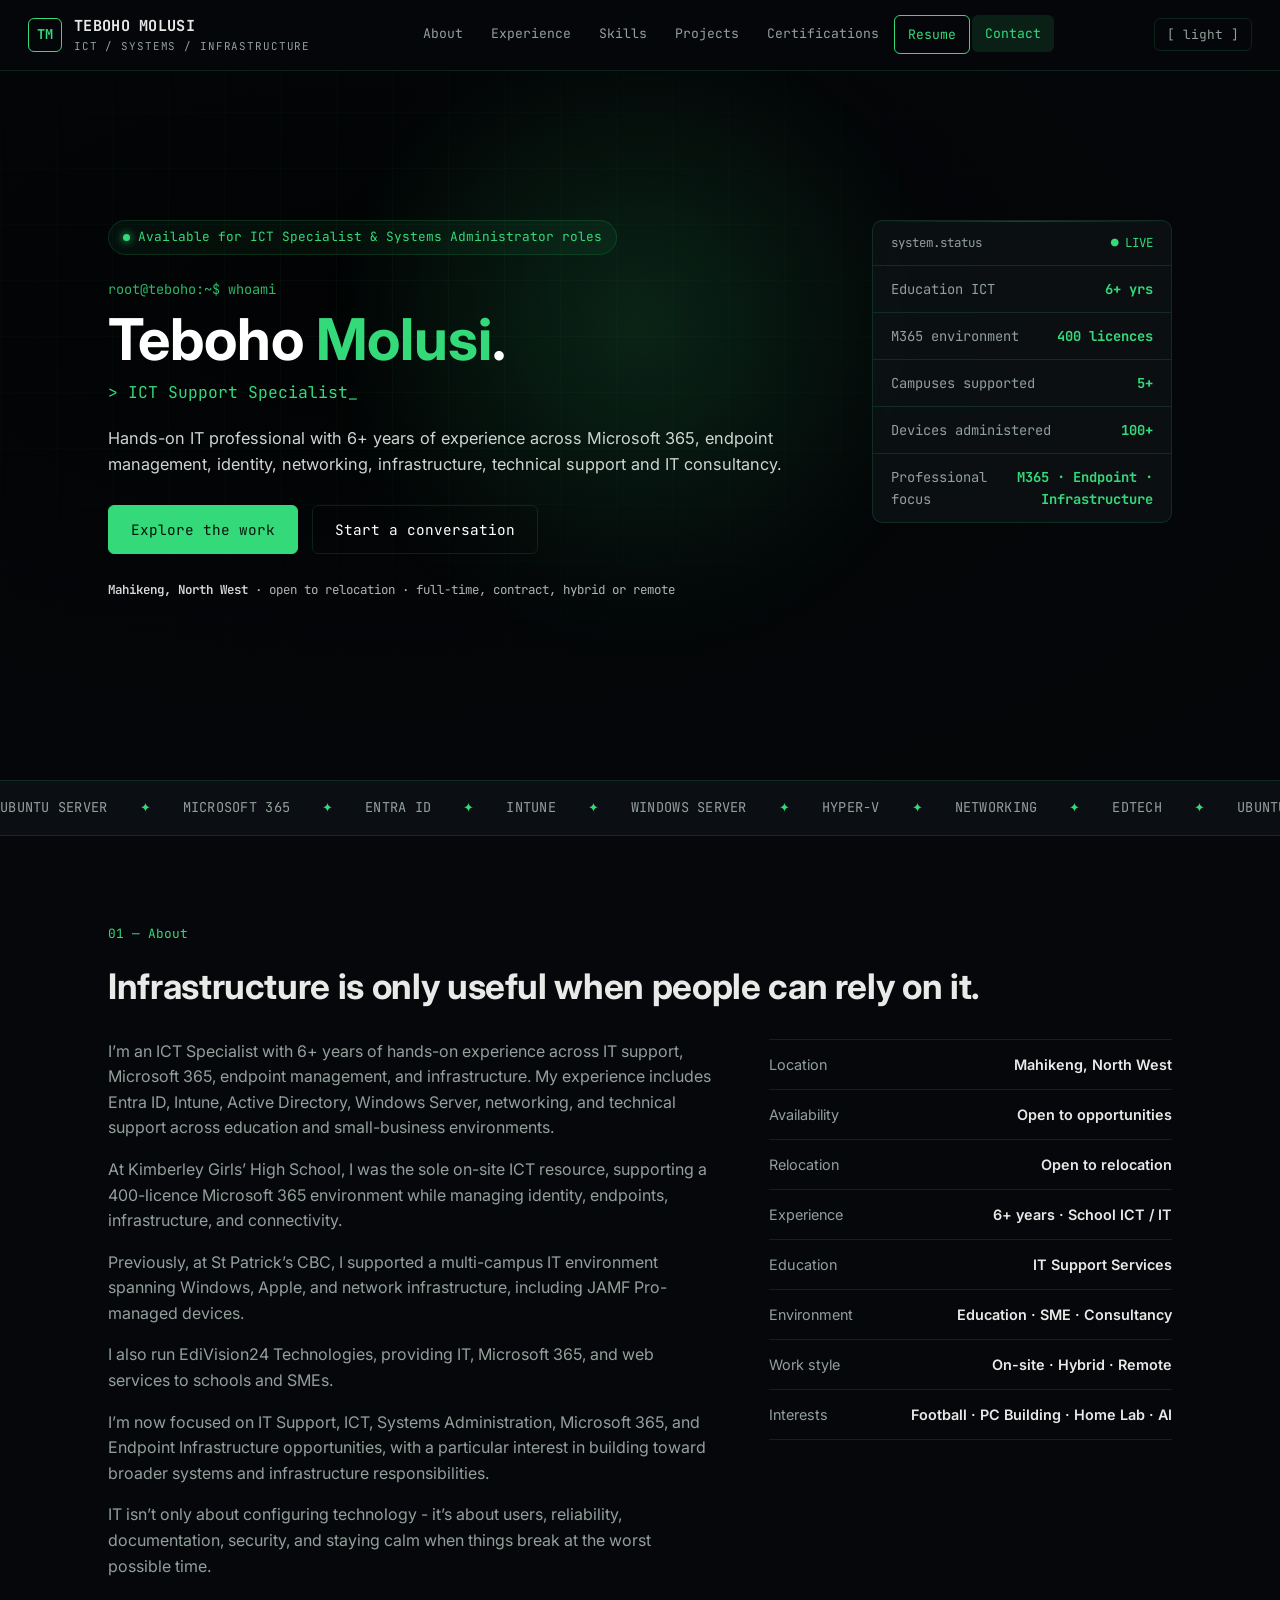
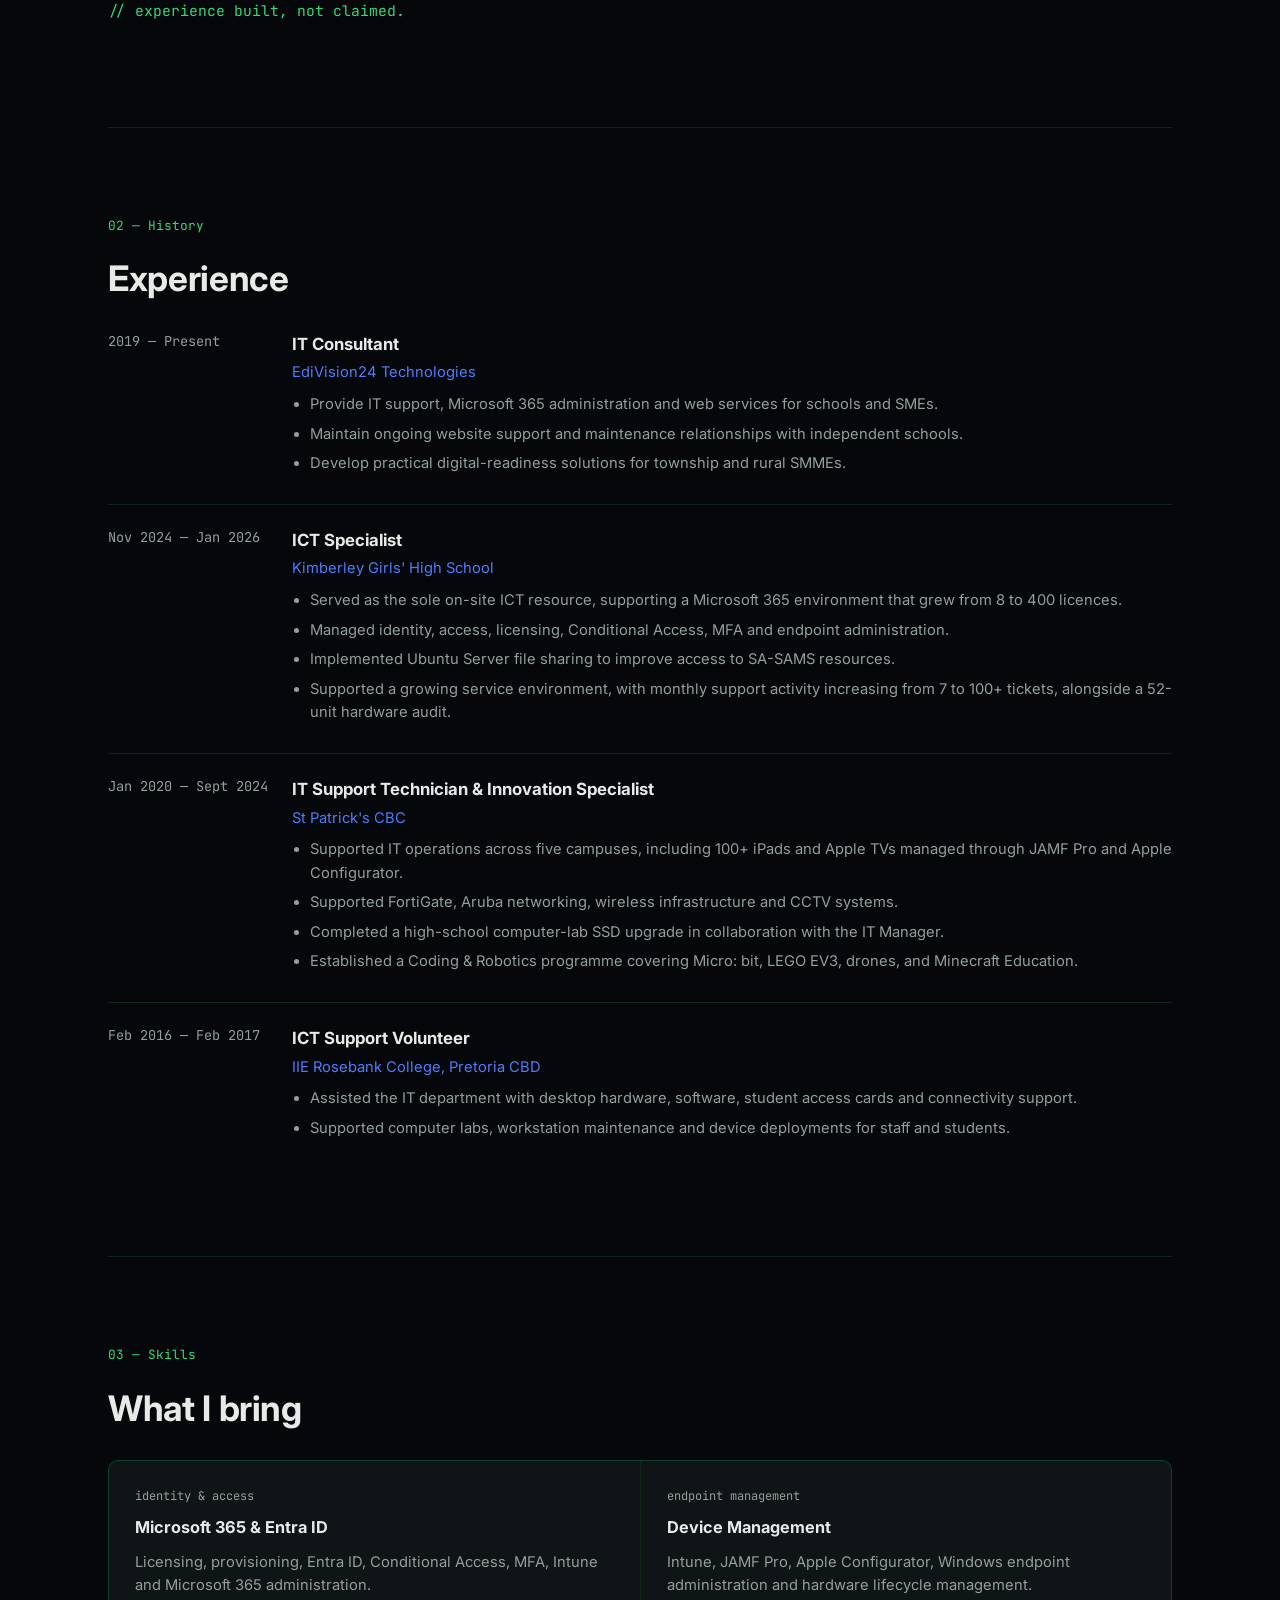
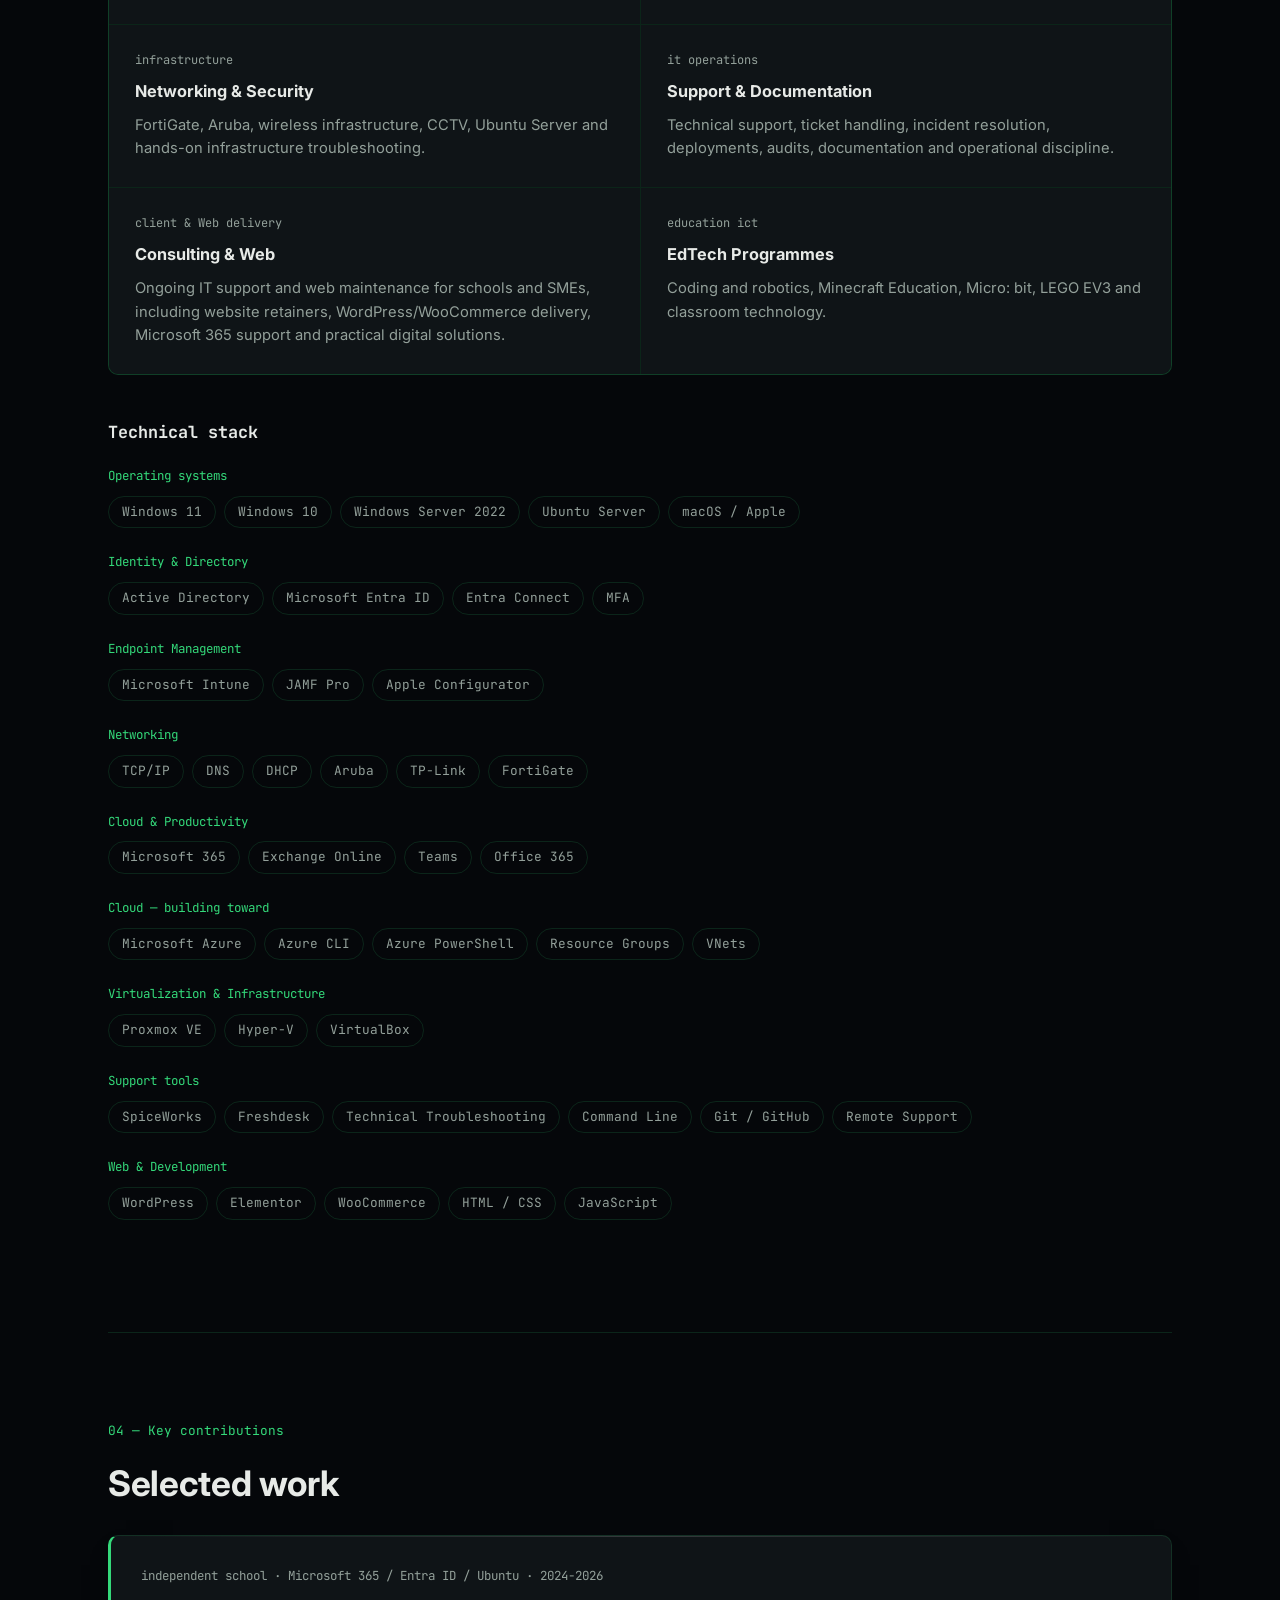
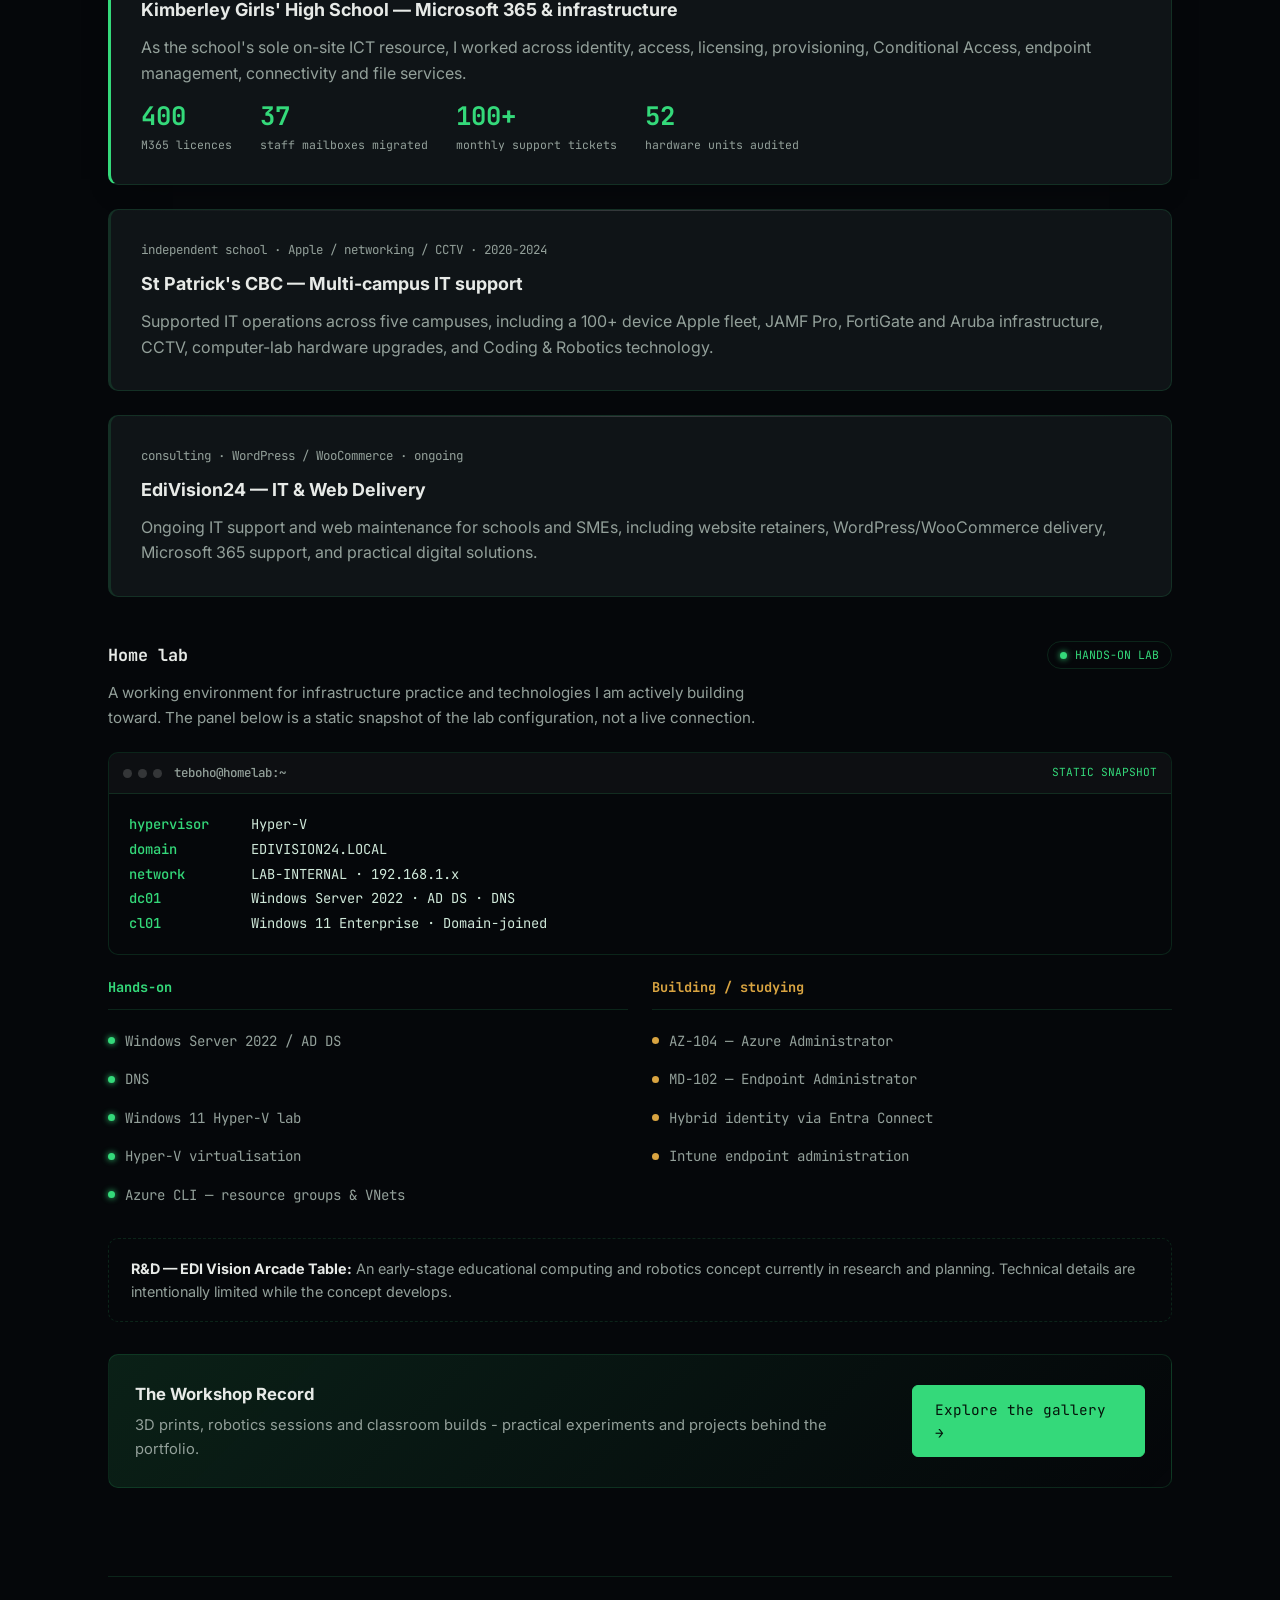
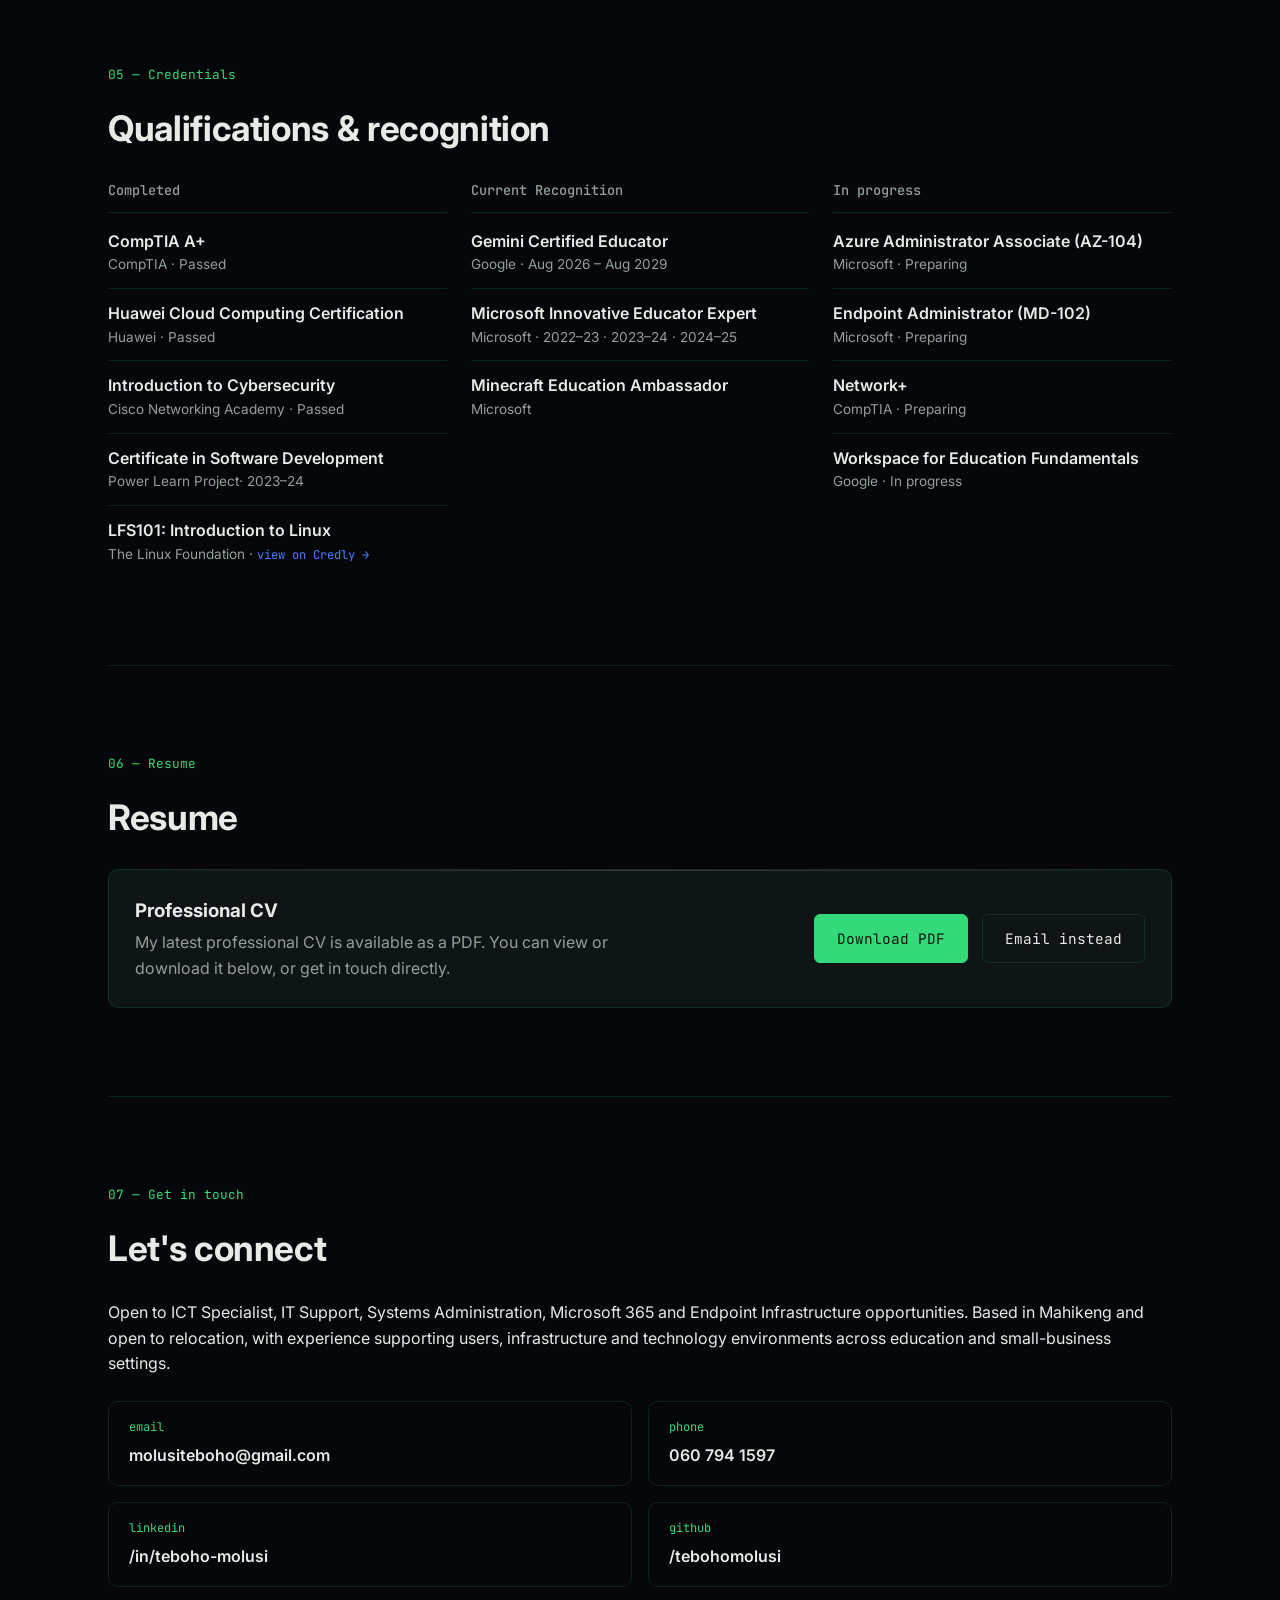
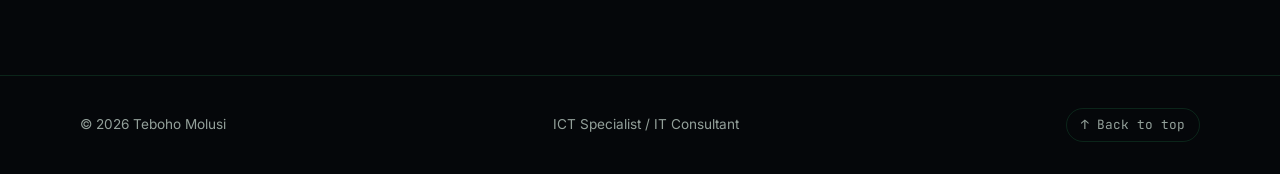
==== commit ff86af10: "Update index.html" ====
--- a/index.html
+++ b/index.html
@@ -354,7 +354,7 @@
         <p>My latest professional CV is available as a PDF. You can view or download it below, or get in touch directly.</p>
       </div>
       <div class="cta-row">
-        <a class="btn btn-primary" id="resume-download" href="resume/Teboho-Molusi-IT-Support-Specialist-CV.pdf" download>Download PDF</a>
+        <a class="btn btn-primary" id="resume-download" href="resume/Teboho-Molusi-CV-IT_Specialist.pdf" download>Download PDF</a>
         <a class="btn btn-ghost" href="mailto:molusiteboho@gmail.com?subject=Resume%20request">Email instead</a>
       </div>
     </div>
